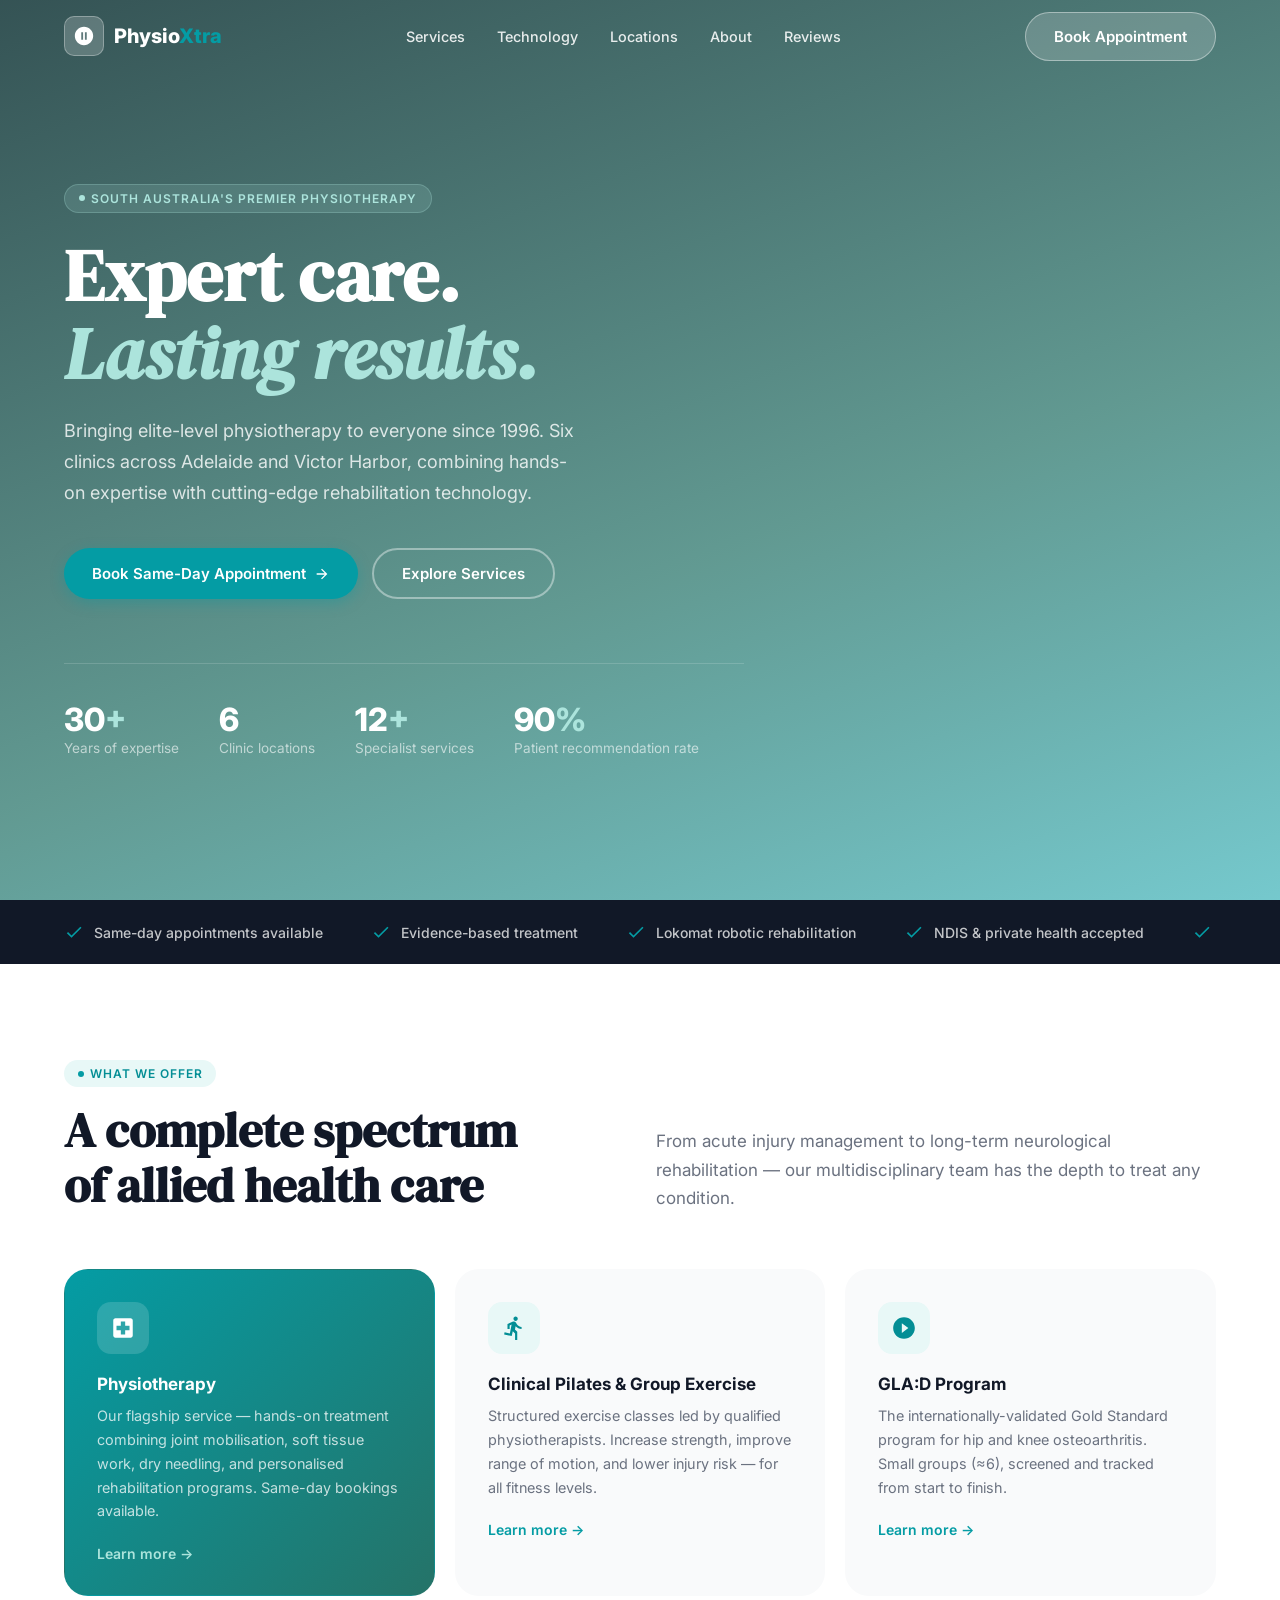
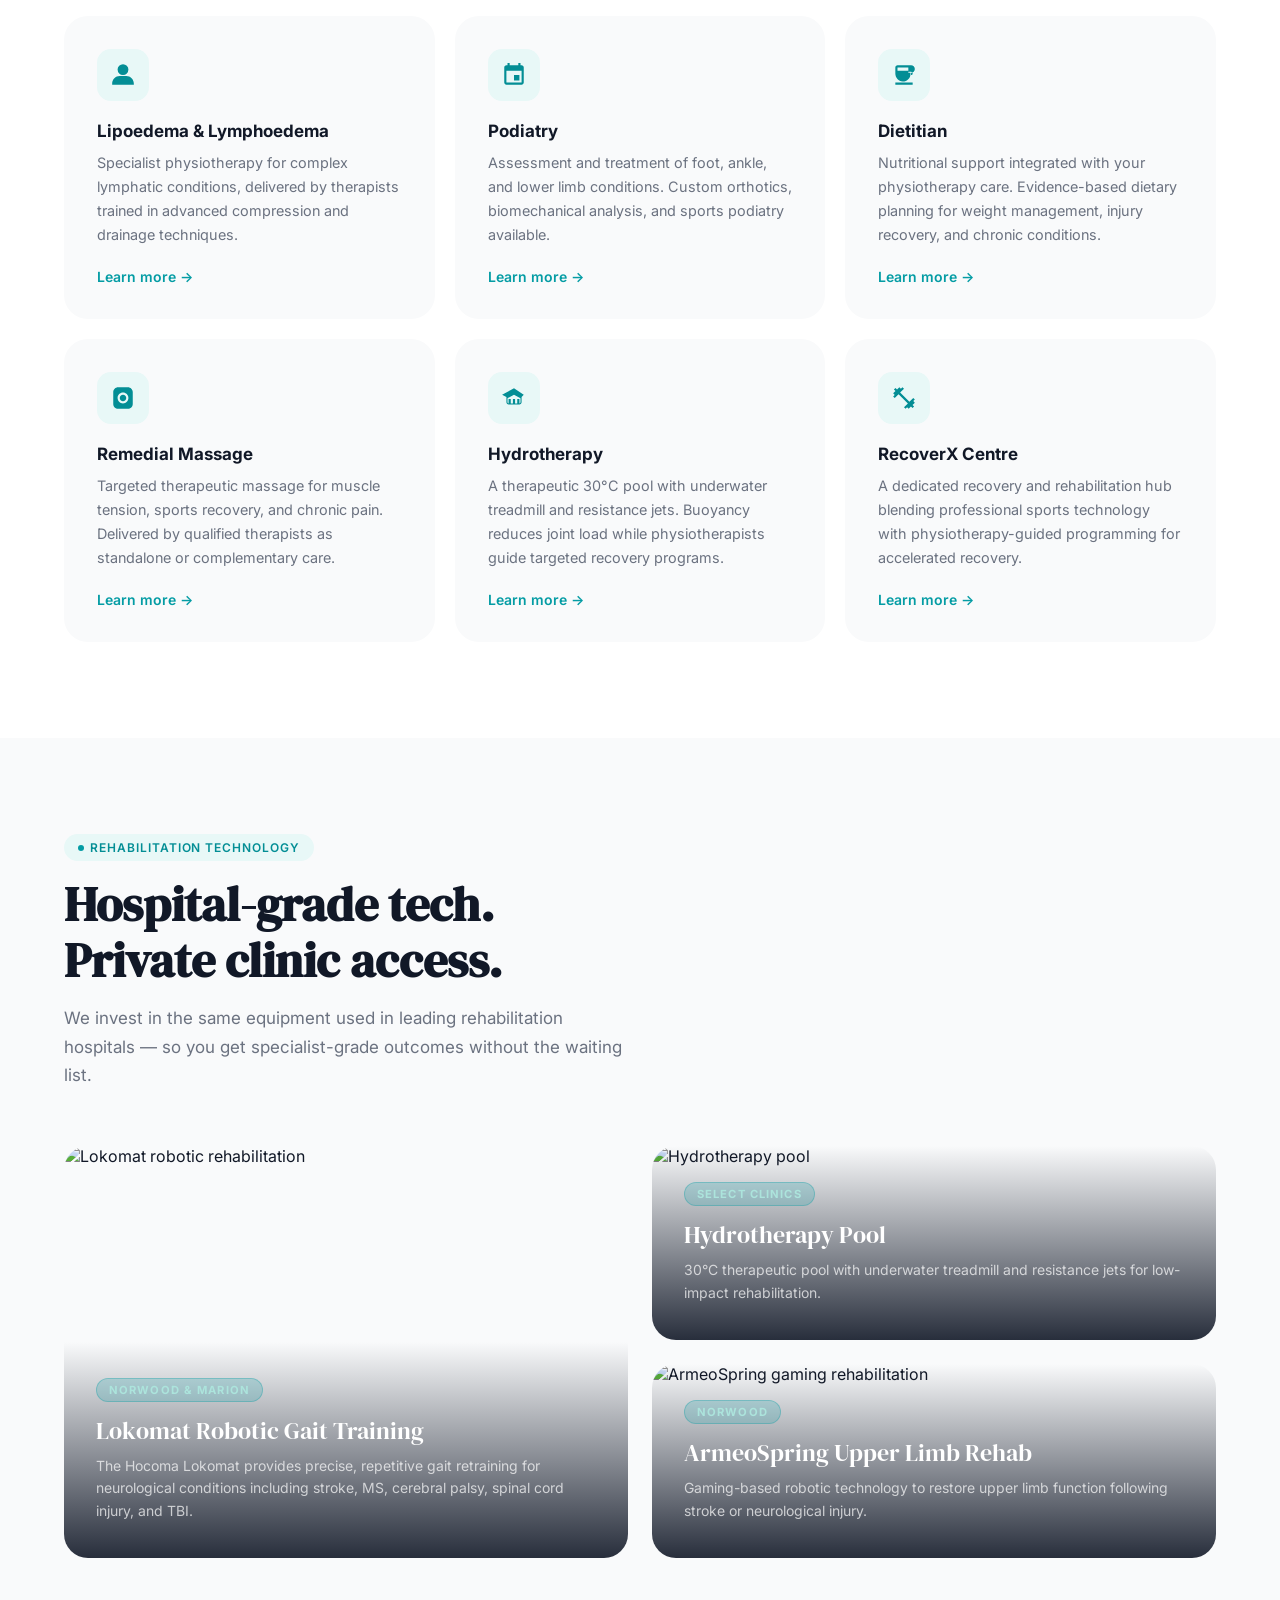
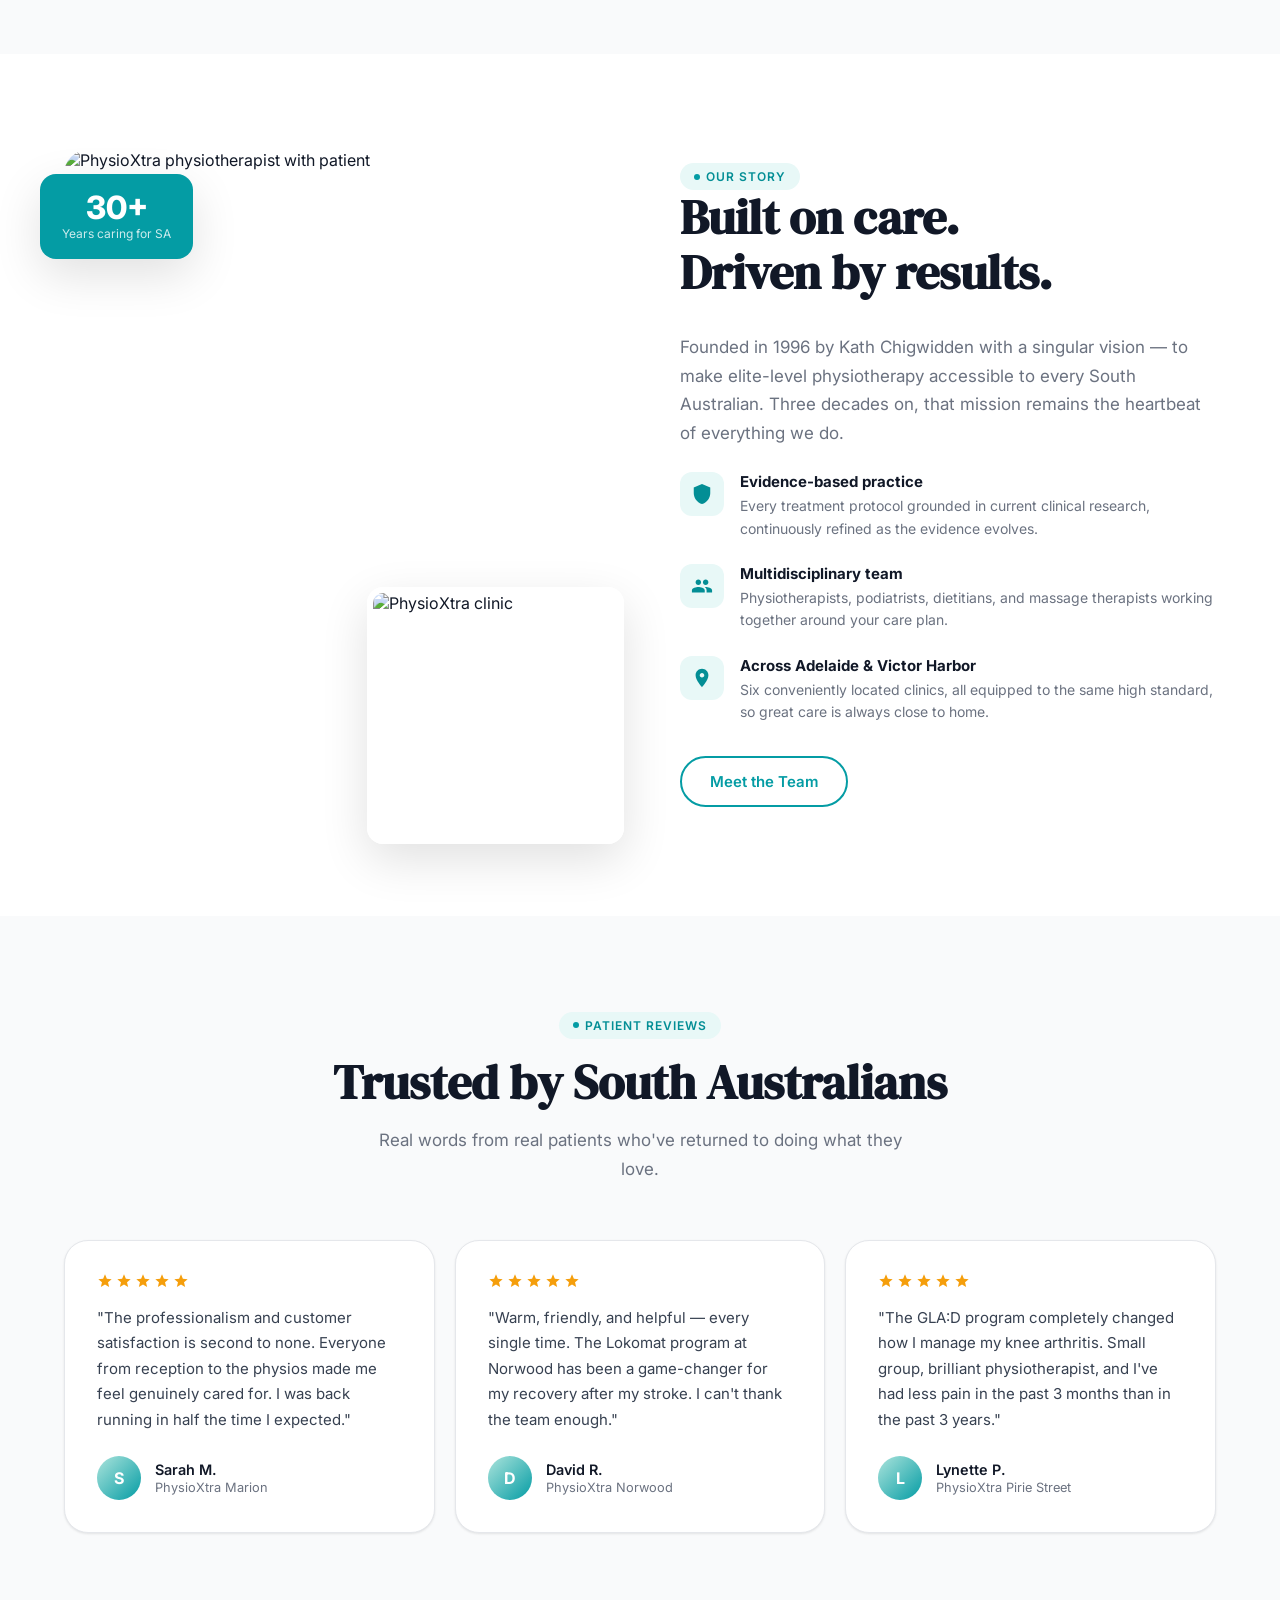
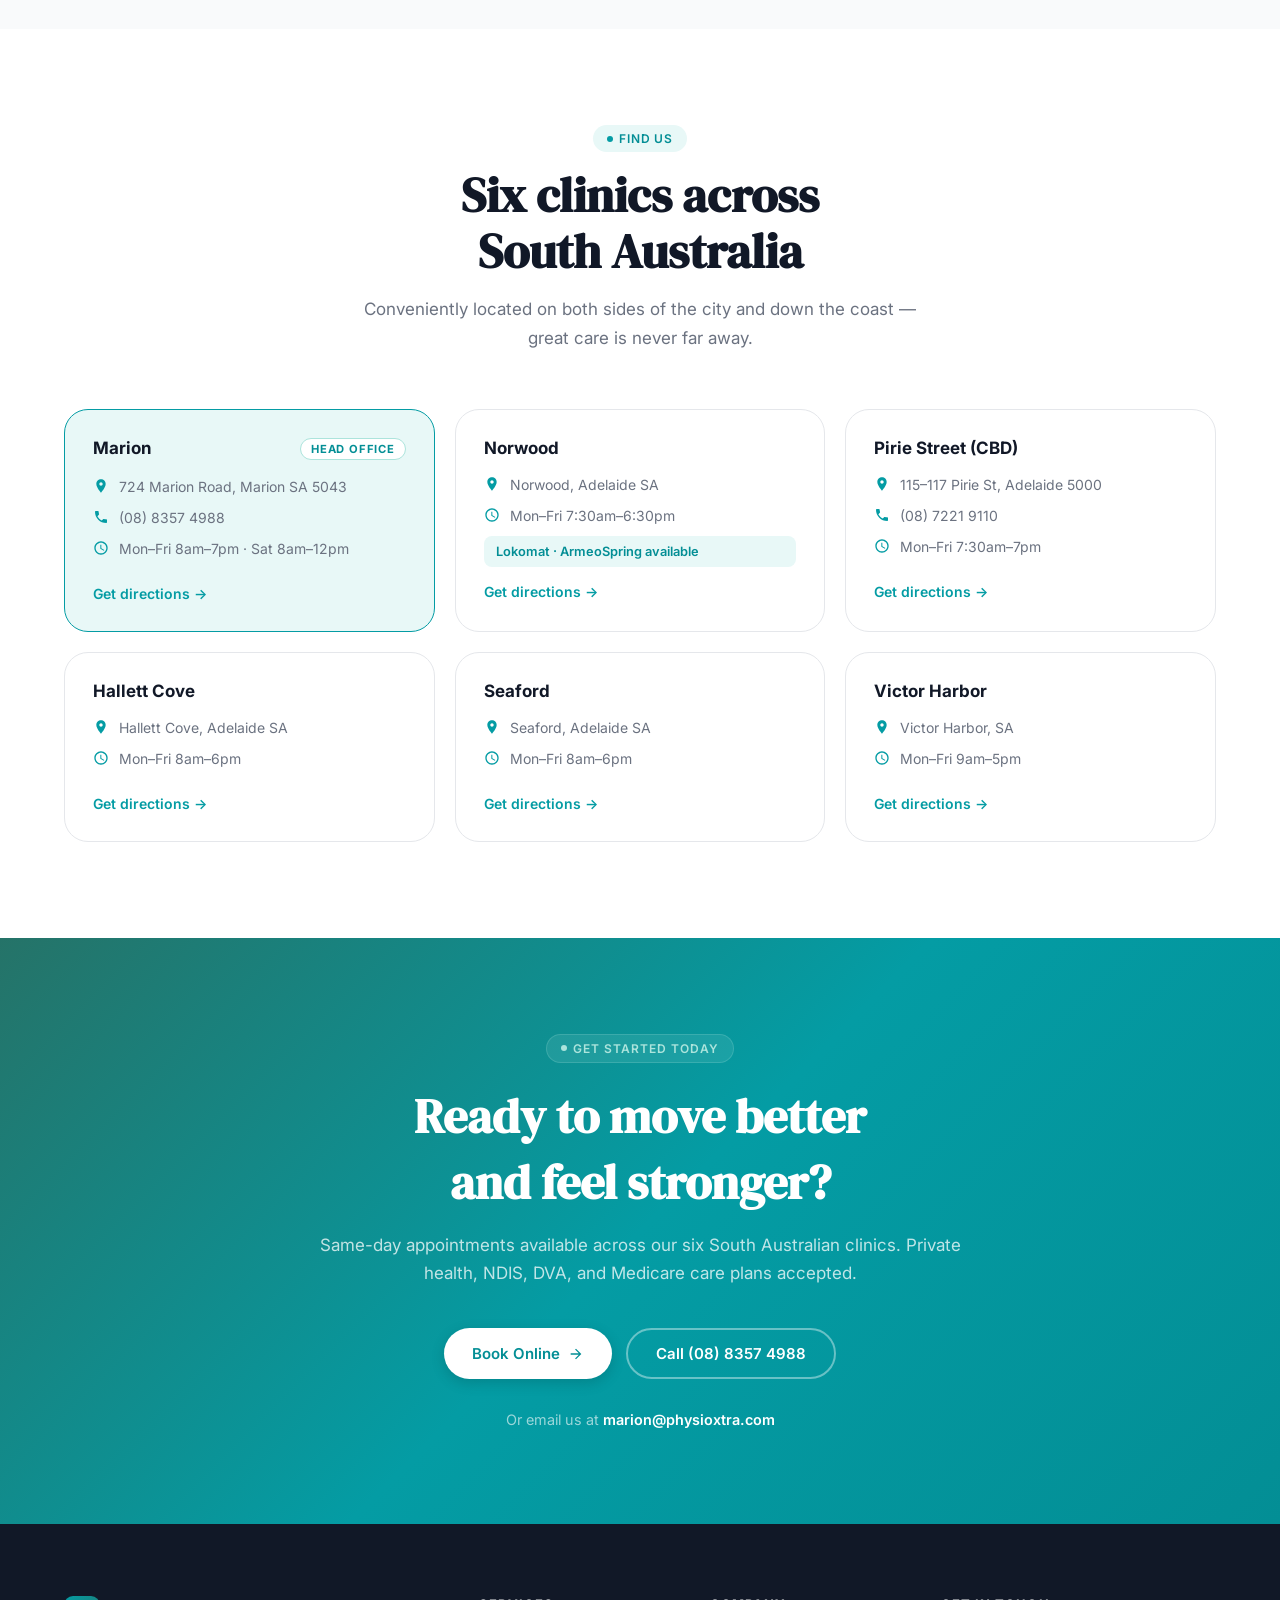
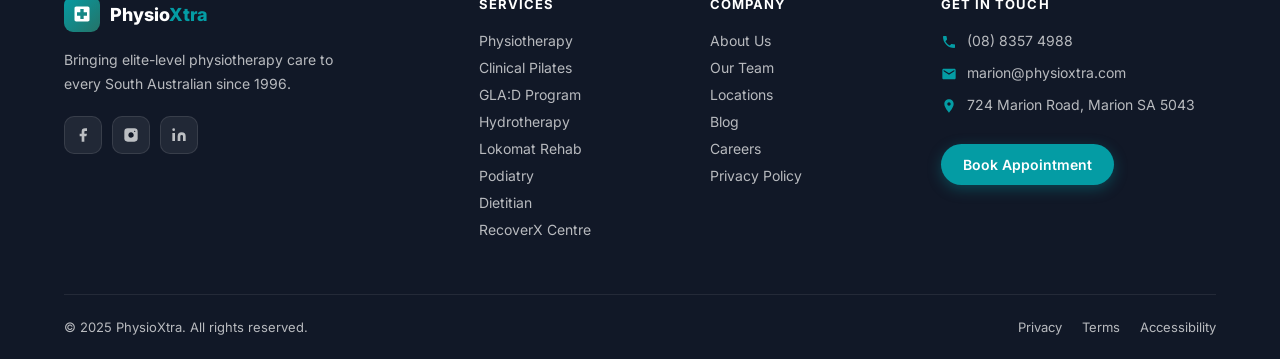
==== index.html @ 7640a11e "Add contemporary homepage prototype Self-contained HTML/CSS/JS prototype for physioxtra.com redesign" ====
<!DOCTYPE html>
<html lang="en">
<head>
  <meta charset="UTF-8" />
  <meta name="viewport" content="width=device-width, initial-scale=1.0" />
  <title>PhysioXtra — South Australia's Premier Physiotherapy</title>
  <link rel="preconnect" href="https://fonts.googleapis.com" />
  <link rel="preconnect" href="https://fonts.gstatic.com" crossorigin />
  <link href="https://fonts.googleapis.com/css2?family=Inter:wght@300;400;500;600;700;800;900&family=DM+Serif+Display:ital@0;1&display=swap" rel="stylesheet" />
  <style>
    /* ─── Reset & base ──────────────────────────────────────────────────── */
    *, *::before, *::after { box-sizing: border-box; margin: 0; padding: 0; }
    :root {
      --teal:        #049ca4;
      --teal-dark:   #038e95;
      --teal-deeper: #257368;
      --teal-light:  #ace4dc;
      --teal-pale:   #e8f8f7;
      --ink:         #111827;
      --ink-soft:    #374151;
      --muted:       #6b7280;
      --border:      #e5e7eb;
      --white:       #ffffff;
      --off-white:   #f9fafb;
      --radius-sm:   8px;
      --radius:      16px;
      --radius-lg:   24px;
      --shadow-sm:   0 1px 3px rgba(0,0,0,.06), 0 1px 2px rgba(0,0,0,.04);
      --shadow:      0 4px 16px rgba(0,0,0,.08);
      --shadow-lg:   0 16px 48px rgba(0,0,0,.12);
      --transition:  .25s cubic-bezier(.4,0,.2,1);
    }
    html { scroll-behavior: smooth; font-size: 16px; }
    body {
      font-family: 'Inter', sans-serif;
      color: var(--ink);
      background: var(--white);
      -webkit-font-smoothing: antialiased;
      overflow-x: hidden;
    }
    img { display: block; max-width: 100%; }
    a { text-decoration: none; color: inherit; }
    button { font-family: inherit; cursor: pointer; border: none; background: none; }

    /* ─── Utility ───────────────────────────────────────────────────────── */
    .container { width: 100%; max-width: 1200px; margin: 0 auto; padding: 0 24px; }
    .tag {
      display: inline-flex; align-items: center; gap: 6px;
      font-size: .75rem; font-weight: 600; letter-spacing: .08em; text-transform: uppercase;
      color: var(--teal-dark); background: var(--teal-pale);
      padding: 6px 14px; border-radius: 999px;
    }
    .tag::before { content: ''; width: 6px; height: 6px; border-radius: 50%; background: var(--teal); }
    .section-heading {
      font-family: 'DM Serif Display', serif;
      font-size: clamp(2rem, 4vw, 3rem);
      line-height: 1.15;
      color: var(--ink);
    }
    .section-sub {
      font-size: 1.0625rem; color: var(--muted); line-height: 1.7; max-width: 560px;
    }
    .btn {
      display: inline-flex; align-items: center; gap: 8px;
      font-size: .9375rem; font-weight: 600;
      padding: 14px 28px; border-radius: 999px;
      transition: all var(--transition);
    }
    .btn-primary {
      background: var(--teal); color: var(--white);
      box-shadow: 0 4px 14px rgba(4,156,164,.35);
    }
    .btn-primary:hover { background: var(--teal-dark); transform: translateY(-1px); box-shadow: 0 6px 20px rgba(4,156,164,.45); }
    .btn-outline {
      border: 2px solid rgba(255,255,255,.4); color: var(--white);
    }
    .btn-outline:hover { background: rgba(255,255,255,.12); border-color: rgba(255,255,255,.7); }
    .btn-outline-dark {
      border: 2px solid var(--teal); color: var(--teal);
    }
    .btn-outline-dark:hover { background: var(--teal-pale); }

    /* ─── Nav ───────────────────────────────────────────────────────────── */
    #nav {
      position: fixed; top: 0; left: 0; right: 0; z-index: 100;
      transition: background var(--transition), box-shadow var(--transition);
    }
    #nav.scrolled {
      background: rgba(255,255,255,.92);
      backdrop-filter: blur(16px) saturate(180%);
      box-shadow: 0 1px 0 var(--border);
    }
    .nav-inner {
      display: flex; align-items: center; justify-content: space-between;
      height: 72px; gap: 24px;
    }
    .nav-logo {
      display: flex; align-items: center; gap: 10px; flex-shrink: 0;
    }
    .nav-logo-mark {
      width: 40px; height: 40px; border-radius: 10px;
      background: linear-gradient(135deg, var(--teal) 0%, var(--teal-deeper) 100%);
      display: flex; align-items: center; justify-content: center;
    }
    .nav-logo-mark svg { width: 22px; height: 22px; fill: white; }
    .nav-logo-text { font-weight: 800; font-size: 1.25rem; color: var(--ink); }
    .nav-logo-text span { color: var(--teal); }
    #nav.scrolled .nav-logo-text { color: var(--ink); }
    #nav:not(.scrolled) .nav-logo-text { color: var(--white); }
    #nav:not(.scrolled) .nav-logo-mark { background: rgba(255,255,255,.2); border: 1.5px solid rgba(255,255,255,.3); }
    .nav-links { display: flex; align-items: center; gap: 4px; }
    .nav-links a {
      font-size: .9rem; font-weight: 500;
      padding: 8px 14px; border-radius: 8px;
      transition: all var(--transition);
    }
    #nav:not(.scrolled) .nav-links a { color: rgba(255,255,255,.88); }
    #nav:not(.scrolled) .nav-links a:hover { color: white; background: rgba(255,255,255,.12); }
    #nav.scrolled .nav-links a { color: var(--ink-soft); }
    #nav.scrolled .nav-links a:hover { color: var(--teal); background: var(--teal-pale); }
    .nav-cta { flex-shrink: 0; }
    #nav:not(.scrolled) .nav-cta .btn-primary { background: rgba(255,255,255,.18); box-shadow: none; border: 1.5px solid rgba(255,255,255,.4); }
    #nav:not(.scrolled) .nav-cta .btn-primary:hover { background: rgba(255,255,255,.28); }
    .nav-hamburger { display: none; flex-direction: column; gap: 5px; padding: 8px; cursor: pointer; }
    .nav-hamburger span { width: 22px; height: 2px; background: currentColor; border-radius: 2px; transition: var(--transition); }

    /* ─── Hero ──────────────────────────────────────────────────────────── */
    #hero {
      min-height: 100svh;
      background:
        linear-gradient(160deg, rgba(2,40,42,.80) 0%, rgba(37,115,104,.72) 60%, rgba(4,156,164,.55) 100%),
        url('https://images.unsplash.com/photo-1571019613454-1cb2f99b2d8b?w=1600&q=80&auto=format&fit=crop') center/cover no-repeat;
      display: flex; flex-direction: column; justify-content: center;
      padding: 120px 0 80px;
    }
    .hero-content { max-width: 680px; }
    .hero-tag { margin-bottom: 24px; }
    .hero-tag .tag { color: var(--teal-light); background: rgba(172,228,220,.15); border: 1px solid rgba(172,228,220,.25); }
    .hero-tag .tag::before { background: var(--teal-light); }
    .hero-headline {
      font-family: 'DM Serif Display', serif;
      font-size: clamp(2.75rem, 6vw, 4.5rem);
      line-height: 1.08; color: var(--white); margin-bottom: 24px;
    }
    .hero-headline em { font-style: italic; color: var(--teal-light); }
    .hero-sub {
      font-size: 1.125rem; color: rgba(255,255,255,.8);
      line-height: 1.7; max-width: 520px; margin-bottom: 40px;
    }
    .hero-actions { display: flex; flex-wrap: wrap; gap: 14px; margin-bottom: 64px; }
    .hero-stats {
      display: flex; gap: 40px; flex-wrap: wrap;
      border-top: 1px solid rgba(255,255,255,.15);
      padding-top: 40px;
    }
    .hero-stat-num {
      font-size: 2rem; font-weight: 800; color: var(--white); line-height: 1;
    }
    .hero-stat-num span { color: var(--teal-light); }
    .hero-stat-label { font-size: .85rem; color: rgba(255,255,255,.6); margin-top: 4px; }

    /* ─── Trust bar ─────────────────────────────────────────────────────── */
    #trust {
      background: var(--ink); padding: 22px 0;
    }
    .trust-inner {
      display: flex; align-items: center; gap: 48px; overflow-x: auto;
      scrollbar-width: none;
    }
    .trust-inner::-webkit-scrollbar { display: none; }
    .trust-item {
      display: flex; align-items: center; gap: 10px;
      white-space: nowrap; flex-shrink: 0;
    }
    .trust-item svg { width: 20px; height: 20px; fill: var(--teal); flex-shrink: 0; }
    .trust-item span { font-size: .875rem; font-weight: 500; color: rgba(255,255,255,.75); }

    /* ─── Services ──────────────────────────────────────────────────────── */
    #services { padding: 96px 0; background: var(--white); }
    .services-header {
      display: flex; flex-wrap: wrap; gap: 32px;
      align-items: flex-end; justify-content: space-between;
      margin-bottom: 56px;
    }
    .services-grid {
      display: grid;
      grid-template-columns: repeat(auto-fill, minmax(280px, 1fr));
      gap: 20px;
    }
    .service-card {
      background: var(--off-white); border-radius: var(--radius-lg);
      padding: 32px; border: 1.5px solid transparent;
      transition: all var(--transition); position: relative; overflow: hidden;
    }
    .service-card::before {
      content: ''; position: absolute; inset: 0; opacity: 0;
      background: linear-gradient(135deg, var(--teal-pale), transparent);
      transition: opacity var(--transition);
    }
    .service-card:hover { border-color: var(--teal-light); box-shadow: var(--shadow); transform: translateY(-2px); }
    .service-card:hover::before { opacity: 1; }
    .service-card.featured {
      background: linear-gradient(135deg, var(--teal) 0%, var(--teal-deeper) 100%);
      color: white; border-color: transparent;
    }
    .service-card.featured .service-icon { background: rgba(255,255,255,.15); }
    .service-card.featured .service-name { color: white; }
    .service-card.featured .service-desc { color: rgba(255,255,255,.75); }
    .service-card.featured .service-link { color: var(--teal-light); }
    .service-icon {
      width: 52px; height: 52px; border-radius: 14px;
      background: var(--teal-pale); display: flex; align-items: center; justify-content: center;
      margin-bottom: 20px; position: relative; z-index: 1;
    }
    .service-icon svg { width: 26px; height: 26px; fill: var(--teal-dark); }
    .service-card.featured .service-icon svg { fill: white; }
    .service-name { font-size: 1.0625rem; font-weight: 700; margin-bottom: 10px; position: relative; z-index: 1; }
    .service-desc { font-size: .9rem; color: var(--muted); line-height: 1.65; margin-bottom: 20px; position: relative; z-index: 1; }
    .service-link {
      font-size: .875rem; font-weight: 600; color: var(--teal);
      display: inline-flex; align-items: center; gap: 6px;
      position: relative; z-index: 1; transition: gap var(--transition);
    }
    .service-link:hover { gap: 10px; }

    /* ─── Technology spotlight ──────────────────────────────────────────── */
    #technology {
      background: var(--off-white); padding: 96px 0;
    }
    .tech-grid {
      display: grid; grid-template-columns: 1fr 1fr; gap: 24px; margin-top: 56px;
    }
    .tech-card {
      border-radius: var(--radius-lg); overflow: hidden;
      position: relative; min-height: 380px;
      display: flex; align-items: flex-end;
    }
    .tech-card img {
      position: absolute; inset: 0; width: 100%; height: 100%;
      object-fit: cover; transition: transform .6s ease;
    }
    .tech-card:hover img { transform: scale(1.04); }
    .tech-card-overlay {
      position: relative; z-index: 2; width: 100%;
      background: linear-gradient(0deg, rgba(17,24,39,.9) 0%, transparent 100%);
      padding: 36px 32px;
    }
    .tech-badge {
      display: inline-block; font-size: .7rem; font-weight: 700;
      letter-spacing: .1em; text-transform: uppercase;
      color: var(--teal-light); background: rgba(4,156,164,.2);
      border: 1px solid rgba(4,156,164,.3);
      padding: 4px 12px; border-radius: 999px; margin-bottom: 12px;
    }
    .tech-card-title { font-family: 'DM Serif Display', serif; font-size: 1.5rem; color: white; margin-bottom: 8px; }
    .tech-card-desc { font-size: .875rem; color: rgba(255,255,255,.7); line-height: 1.6; }

    /* ─── Locations ─────────────────────────────────────────────────────── */
    #locations { padding: 96px 0; background: var(--white); }
    .locations-header { text-align: center; margin-bottom: 56px; }
    .locations-header .section-sub { margin: 16px auto 0; }
    .locations-grid {
      display: grid; grid-template-columns: repeat(auto-fill, minmax(300px, 1fr));
      gap: 20px;
    }
    .location-card {
      border: 1.5px solid var(--border); border-radius: var(--radius-lg);
      padding: 28px; transition: all var(--transition);
    }
    .location-card:hover { border-color: var(--teal-light); box-shadow: var(--shadow); }
    .location-card.hq { border-color: var(--teal); background: var(--teal-pale); }
    .location-header { display: flex; align-items: flex-start; justify-content: space-between; gap: 12px; margin-bottom: 16px; }
    .location-name { font-size: 1.0625rem; font-weight: 700; }
    .location-hq-badge {
      font-size: .7rem; font-weight: 700; letter-spacing: .07em; text-transform: uppercase;
      color: var(--teal-dark); background: white; border: 1px solid var(--teal-light);
      padding: 3px 10px; border-radius: 999px; white-space: nowrap;
    }
    .location-detail {
      display: flex; align-items: flex-start; gap: 10px;
      font-size: .875rem; color: var(--muted); margin-bottom: 10px; line-height: 1.5;
    }
    .location-detail svg { width: 16px; height: 16px; fill: var(--teal); flex-shrink: 0; margin-top: 2px; }
    .location-link {
      display: inline-flex; align-items: center; gap: 6px; margin-top: 16px;
      font-size: .875rem; font-weight: 600; color: var(--teal);
      transition: gap var(--transition);
    }
    .location-link:hover { gap: 10px; }

    /* ─── CTA band ──────────────────────────────────────────────────────── */
    #cta {
      background: linear-gradient(135deg, var(--teal-deeper) 0%, var(--teal) 50%, var(--teal-dark) 100%);
      padding: 96px 0; text-align: center;
    }
    .cta-inner { max-width: 660px; margin: 0 auto; }
    .cta-inner .tag { color: var(--teal-light); background: rgba(172,228,220,.12); border: 1px solid rgba(172,228,220,.2); }
    .cta-inner .tag::before { background: var(--teal-light); }
    .cta-heading { font-family: 'DM Serif Display', serif; font-size: clamp(2rem, 4vw, 3rem); color: white; margin: 20px 0 16px; }
    .cta-sub { color: rgba(255,255,255,.75); font-size: 1.0625rem; line-height: 1.7; margin-bottom: 40px; }
    .cta-actions { display: flex; flex-wrap: wrap; gap: 14px; justify-content: center; }
    .btn-white { background: white; color: var(--teal-dark); box-shadow: 0 4px 14px rgba(0,0,0,.15); }
    .btn-white:hover { transform: translateY(-1px); box-shadow: 0 8px 24px rgba(0,0,0,.2); }
    .cta-phone { margin-top: 32px; color: rgba(255,255,255,.6); font-size: .9rem; }
    .cta-phone a { color: white; font-weight: 600; }

    /* ─── Testimonials ──────────────────────────────────────────────────── */
    #testimonials { padding: 96px 0; background: var(--off-white); }
    .testimonials-header { text-align: center; margin-bottom: 56px; }
    .testimonials-header .section-sub { margin: 16px auto 0; }
    .testimonials-grid { display: grid; grid-template-columns: repeat(auto-fill, minmax(300px, 1fr)); gap: 20px; }
    .testimonial-card {
      background: white; border-radius: var(--radius-lg); padding: 32px;
      box-shadow: var(--shadow-sm); border: 1.5px solid var(--border);
      transition: all var(--transition);
    }
    .testimonial-card:hover { box-shadow: var(--shadow); border-color: var(--teal-light); }
    .stars { display: flex; gap: 3px; margin-bottom: 16px; }
    .star { width: 16px; height: 16px; fill: #f59e0b; }
    .testimonial-text { font-size: .9375rem; line-height: 1.7; color: var(--ink-soft); margin-bottom: 24px; }
    .testimonial-author { display: flex; align-items: center; gap: 14px; }
    .testimonial-avatar {
      width: 44px; height: 44px; border-radius: 50%;
      background: linear-gradient(135deg, var(--teal-light), var(--teal));
      display: flex; align-items: center; justify-content: center;
      font-size: 1rem; font-weight: 700; color: white; flex-shrink: 0;
    }
    .testimonial-name { font-size: .9rem; font-weight: 600; }
    .testimonial-clinic { font-size: .8rem; color: var(--muted); margin-top: 2px; }

    /* ─── About strip ───────────────────────────────────────────────────── */
    #about { padding: 96px 0; background: var(--white); }
    .about-grid { display: grid; grid-template-columns: 1fr 1fr; gap: 80px; align-items: center; }
    .about-image-stack { position: relative; }
    .about-img-main {
      width: 100%; aspect-ratio: 4/5; object-fit: cover;
      border-radius: var(--radius-lg);
    }
    .about-img-accent {
      position: absolute; bottom: -24px; right: -24px;
      width: 48%; aspect-ratio: 1;
      object-fit: cover; border-radius: var(--radius);
      border: 6px solid white; box-shadow: var(--shadow-lg);
    }
    .about-badge {
      position: absolute; top: 24px; left: -24px;
      background: var(--teal); border-radius: var(--radius);
      padding: 18px 22px; box-shadow: var(--shadow-lg); color: white; text-align: center;
    }
    .about-badge-num { font-size: 2rem; font-weight: 800; line-height: 1; }
    .about-badge-text { font-size: .75rem; opacity: .8; margin-top: 2px; }
    .about-content { display: flex; flex-direction: column; gap: 24px; }
    .about-content .section-heading { margin-bottom: 8px; }
    .about-feature { display: flex; align-items: flex-start; gap: 16px; }
    .about-feature-icon {
      width: 44px; height: 44px; border-radius: 12px; flex-shrink: 0;
      background: var(--teal-pale); display: flex; align-items: center; justify-content: center;
    }
    .about-feature-icon svg { width: 22px; height: 22px; fill: var(--teal-dark); }
    .about-feature-title { font-size: .9375rem; font-weight: 700; margin-bottom: 4px; }
    .about-feature-desc { font-size: .875rem; color: var(--muted); line-height: 1.6; }

    /* ─── Footer ────────────────────────────────────────────────────────── */
    #footer { background: var(--ink); color: rgba(255,255,255,.7); }
    .footer-top { padding: 72px 0 56px; }
    .footer-grid { display: grid; grid-template-columns: 2fr 1fr 1fr 1.5fr; gap: 48px; }
    .footer-brand { display: flex; flex-direction: column; gap: 16px; }
    .footer-logo { display: flex; align-items: center; gap: 10px; }
    .footer-logo-mark {
      width: 36px; height: 36px; border-radius: 9px;
      background: linear-gradient(135deg, var(--teal) 0%, var(--teal-deeper) 100%);
      display: flex; align-items: center; justify-content: center;
    }
    .footer-logo-mark svg { width: 20px; height: 20px; fill: white; }
    .footer-logo-text { font-weight: 800; font-size: 1.125rem; color: white; }
    .footer-logo-text span { color: var(--teal); }
    .footer-tagline { font-size: .875rem; line-height: 1.7; max-width: 280px; }
    .footer-social { display: flex; gap: 10px; margin-top: 4px; }
    .social-btn {
      width: 38px; height: 38px; border-radius: 10px;
      background: rgba(255,255,255,.07); border: 1px solid rgba(255,255,255,.1);
      display: flex; align-items: center; justify-content: center;
      transition: all var(--transition);
    }
    .social-btn:hover { background: var(--teal); border-color: var(--teal); }
    .social-btn svg { width: 16px; height: 16px; fill: rgba(255,255,255,.7); }
    .social-btn:hover svg { fill: white; }
    .footer-col-title { font-size: .8125rem; font-weight: 700; letter-spacing: .08em; text-transform: uppercase; color: white; margin-bottom: 20px; }
    .footer-links { display: flex; flex-direction: column; gap: 10px; }
    .footer-links a { font-size: .875rem; transition: color var(--transition); }
    .footer-links a:hover { color: var(--teal-light); }
    .footer-contact-item { display: flex; align-items: flex-start; gap: 10px; margin-bottom: 14px; font-size: .875rem; }
    .footer-contact-item svg { width: 16px; height: 16px; fill: var(--teal); flex-shrink: 0; margin-top: 2px; }
    .footer-bottom {
      border-top: 1px solid rgba(255,255,255,.08);
      padding: 24px 0;
      display: flex; align-items: center; justify-content: space-between;
      flex-wrap: wrap; gap: 12px; font-size: .8125rem;
    }
    .footer-bottom a:hover { color: var(--teal-light); }

    /* ─── Responsive ────────────────────────────────────────────────────── */
    @media (max-width: 900px) {
      .tech-grid { grid-template-columns: 1fr; }
      .about-grid { grid-template-columns: 1fr; gap: 48px; }
      .about-img-accent { right: -12px; bottom: -12px; }
      .about-badge { left: -12px; }
      .footer-grid { grid-template-columns: 1fr 1fr; gap: 36px; }
    }
    @media (max-width: 700px) {
      .nav-links, .nav-cta { display: none; }
      .nav-hamburger { display: flex; }
      #nav:not(.scrolled) .nav-hamburger span { background: white; }
      #nav.scrolled .nav-hamburger span { background: var(--ink); }
      .hero-stats { gap: 24px; }
      .services-header { flex-direction: column; align-items: flex-start; }
      .footer-grid { grid-template-columns: 1fr; }
      .footer-bottom { flex-direction: column; text-align: center; }
    }

    /* ─── Scroll animations ─────────────────────────────────────────────── */
    .fade-up {
      opacity: 0; transform: translateY(24px);
      transition: opacity .6s ease, transform .6s ease;
    }
    .fade-up.visible { opacity: 1; transform: translateY(0); }
    .fade-up-delay-1 { transition-delay: .1s; }
    .fade-up-delay-2 { transition-delay: .2s; }
    .fade-up-delay-3 { transition-delay: .3s; }
    .fade-up-delay-4 { transition-delay: .4s; }
    .fade-up-delay-5 { transition-delay: .5s; }
  </style>
</head>
<body>

  <!-- ══════════════════════════════ NAV ════════════════════════════════ -->
  <nav id="nav">
    <div class="container">
      <div class="nav-inner">
        <a href="#" class="nav-logo">
          <div class="nav-logo-mark">
            <svg viewBox="0 0 24 24"><path d="M12 2C6.48 2 2 6.48 2 12s4.48 10 10 10 10-4.48 10-10S17.52 2 12 2zm-1 14H9V8h2v8zm4 0h-2V8h2v8z"/></svg>
          </div>
          <span class="nav-logo-text">Physio<span>Xtra</span></span>
        </a>
        <div class="nav-links">
          <a href="#services">Services</a>
          <a href="#technology">Technology</a>
          <a href="#locations">Locations</a>
          <a href="#about">About</a>
          <a href="#testimonials">Reviews</a>
        </div>
        <div class="nav-cta">
          <a href="#cta" class="btn btn-primary">Book Appointment</a>
        </div>
        <div class="nav-hamburger" onclick="toggleMenu(this)">
          <span></span><span></span><span></span>
        </div>
      </div>
    </div>
  </nav>

  <!-- ══════════════════════════════ HERO ═══════════════════════════════ -->
  <section id="hero">
    <div class="container">
      <div class="hero-content">
        <div class="hero-tag">
          <span class="tag">South Australia's Premier Physiotherapy</span>
        </div>
        <h1 class="hero-headline">
          Expert care.<br/>
          <em>Lasting results.</em>
        </h1>
        <p class="hero-sub">
          Bringing elite-level physiotherapy to everyone since 1996. Six clinics across Adelaide
          and Victor Harbor, combining hands-on expertise with cutting-edge rehabilitation technology.
        </p>
        <div class="hero-actions">
          <a href="#cta" class="btn btn-primary">
            Book Same-Day Appointment
            <svg width="16" height="16" viewBox="0 0 24 24" fill="currentColor"><path d="M12 4l-1.41 1.41L16.17 11H4v2h12.17l-5.58 5.59L12 20l8-8z"/></svg>
          </a>
          <a href="#services" class="btn btn-outline">Explore Services</a>
        </div>
        <div class="hero-stats">
          <div>
            <div class="hero-stat-num">30<span>+</span></div>
            <div class="hero-stat-label">Years of expertise</div>
          </div>
          <div>
            <div class="hero-stat-num">6<span></span></div>
            <div class="hero-stat-label">Clinic locations</div>
          </div>
          <div>
            <div class="hero-stat-num">12<span>+</span></div>
            <div class="hero-stat-label">Specialist services</div>
          </div>
          <div>
            <div class="hero-stat-num">90<span>%</span></div>
            <div class="hero-stat-label">Patient recommendation rate</div>
          </div>
        </div>
      </div>
    </div>
  </section>

  <!-- ══════════════════════════════ TRUST BAR ══════════════════════════ -->
  <div id="trust">
    <div class="container">
      <div class="trust-inner">
        <div class="trust-item">
          <svg viewBox="0 0 24 24"><path d="M9 16.17L4.83 12l-1.42 1.41L9 19 21 7l-1.41-1.41L9 16.17z"/></svg>
          <span>Same-day appointments available</span>
        </div>
        <div class="trust-item">
          <svg viewBox="0 0 24 24"><path d="M9 16.17L4.83 12l-1.42 1.41L9 19 21 7l-1.41-1.41L9 16.17z"/></svg>
          <span>Evidence-based treatment</span>
        </div>
        <div class="trust-item">
          <svg viewBox="0 0 24 24"><path d="M9 16.17L4.83 12l-1.42 1.41L9 19 21 7l-1.41-1.41L9 16.17z"/></svg>
          <span>Lokomat robotic rehabilitation</span>
        </div>
        <div class="trust-item">
          <svg viewBox="0 0 24 24"><path d="M9 16.17L4.83 12l-1.42 1.41L9 19 21 7l-1.41-1.41L9 16.17z"/></svg>
          <span>NDIS &amp; private health accepted</span>
        </div>
        <div class="trust-item">
          <svg viewBox="0 0 24 24"><path d="M9 16.17L4.83 12l-1.42 1.41L9 19 21 7l-1.41-1.41L9 16.17z"/></svg>
          <span>30-minute focused appointments</span>
        </div>
        <div class="trust-item">
          <svg viewBox="0 0 24 24"><path d="M9 16.17L4.83 12l-1.42 1.41L9 19 21 7l-1.41-1.41L9 16.17z"/></svg>
          <span>Founded 1996 · 30 years trusted</span>
        </div>
      </div>
    </div>
  </div>

  <!-- ══════════════════════════════ SERVICES ═══════════════════════════ -->
  <section id="services">
    <div class="container">
      <div class="services-header">
        <div>
          <span class="tag">What We Offer</span>
          <h2 class="section-heading" style="margin-top:16px">A complete spectrum<br/>of allied health care</h2>
        </div>
        <p class="section-sub">
          From acute injury management to long-term neurological rehabilitation —
          our multidisciplinary team has the depth to treat any condition.
        </p>
      </div>
      <div class="services-grid">

        <div class="service-card featured fade-up">
          <div class="service-icon">
            <svg viewBox="0 0 24 24"><path d="M19 3H5c-1.1 0-1.99.9-1.99 2L3 19c0 1.1.9 2 2 2h14c1.1 0 2-.9 2-2V5c0-1.1-.9-2-2-2zm-1 11h-4v4h-4v-4H6v-4h4V6h4v4h4v4z"/></svg>
          </div>
          <div class="service-name">Physiotherapy</div>
          <div class="service-desc">Our flagship service — hands-on treatment combining joint mobilisation, soft tissue work, dry needling, and personalised rehabilitation programs. Same-day bookings available.</div>
          <a href="#" class="service-link">Learn more →</a>
        </div>

        <div class="service-card fade-up fade-up-delay-1">
          <div class="service-icon">
            <svg viewBox="0 0 24 24"><path d="M13.49 5.48c1.1 0 2-.9 2-2s-.9-2-2-2-2 .9-2 2 .9 2 2 2zm-3.6 13.9l1-4.4 2.1 2v6h2v-7.5l-2.1-2 .6-3c1.3 1.5 3.3 2.5 5.5 2.5v-2c-1.9 0-3.5-1-4.3-2.4l-1-1.6c-.4-.6-1-1-1.7-1-.3 0-.5.1-.8.1l-5.2 2.2v4.7h2v-3.4l1.8-.7-1.6 8.1-4.9-1-.4 2 7 1.4z"/></svg>
          </div>
          <div class="service-name">Clinical Pilates &amp; Group Exercise</div>
          <div class="service-desc">Structured exercise classes led by qualified physiotherapists. Increase strength, improve range of motion, and lower injury risk — for all fitness levels.</div>
          <a href="#" class="service-link">Learn more →</a>
        </div>

        <div class="service-card fade-up fade-up-delay-2">
          <div class="service-icon">
            <svg viewBox="0 0 24 24"><path d="M12 2C6.48 2 2 6.48 2 12s4.48 10 10 10 10-4.48 10-10S17.52 2 12 2zm-2 14.5v-9l6 4.5-6 4.5z"/></svg>
          </div>
          <div class="service-name">GLA:D Program</div>
          <div class="service-desc">The internationally-validated Gold Standard program for hip and knee osteoarthritis. Small groups (≈6), screened and tracked from start to finish.</div>
          <a href="#" class="service-link">Learn more →</a>
        </div>

        <div class="service-card fade-up fade-up-delay-3">
          <div class="service-icon">
            <svg viewBox="0 0 24 24"><path d="M12 2a5 5 0 1 0 0 10A5 5 0 0 0 12 2zM2 20c0-3.87 3.13-7 7-7h6c3.87 0 7 3.13 7 7v1H2v-1z"/></svg>
          </div>
          <div class="service-name">Lipoedema &amp; Lymphoedema</div>
          <div class="service-desc">Specialist physiotherapy for complex lymphatic conditions, delivered by therapists trained in advanced compression and drainage techniques.</div>
          <a href="#" class="service-link">Learn more →</a>
        </div>

        <div class="service-card fade-up fade-up-delay-1">
          <div class="service-icon">
            <svg viewBox="0 0 24 24"><path d="M17 12h-5v5h5v-5zM16 1v2H8V1H6v2H5c-1.11 0-1.99.9-1.99 2L3 19c0 1.1.89 2 2 2h14c1.1 0 2-.9 2-2V5c0-1.1-.9-2-2-2h-1V1h-2zm3 18H5V8h14v11z"/></svg>
          </div>
          <div class="service-name">Podiatry</div>
          <div class="service-desc">Assessment and treatment of foot, ankle, and lower limb conditions. Custom orthotics, biomechanical analysis, and sports podiatry available.</div>
          <a href="#" class="service-link">Learn more →</a>
        </div>

        <div class="service-card fade-up fade-up-delay-2">
          <div class="service-icon">
            <svg viewBox="0 0 24 24"><path d="M18.5 3H6c-1.1 0-2 .9-2 2v5.71c0 3.83 2.95 7.18 6.78 7.29 3.96.12 7.22-3.06 7.22-7v-1h.5c1.93 0 3.5-1.57 3.5-3.5S20.43 3 18.5 3zM16 5v3H6V5h10zm2.5 5H16V9h2.5c.83 0 1.5.67 1.5 1.5S19.33 12 18.5 12zM4 19h16v2H4z"/></svg>
          </div>
          <div class="service-name">Dietitian</div>
          <div class="service-desc">Nutritional support integrated with your physiotherapy care. Evidence-based dietary planning for weight management, injury recovery, and chronic conditions.</div>
          <a href="#" class="service-link">Learn more →</a>
        </div>

        <div class="service-card fade-up fade-up-delay-3">
          <div class="service-icon">
            <svg viewBox="0 0 24 24"><path d="M21 6.5C21 4.01 18.99 2 16.5 2h-9C5.01 2 3 4.01 3 6.5v11C3 19.99 5.01 22 7.5 22h9c2.49 0 4.5-2.01 4.5-4.5v-11zM12 17c-2.76 0-5-2.24-5-5s2.24-5 5-5 5 2.24 5 5-2.24 5-5 5zm0-8c-1.66 0-3 1.34-3 3s1.34 3 3 3 3-1.34 3-3-1.34-3-3-3z"/></svg>
          </div>
          <div class="service-name">Remedial Massage</div>
          <div class="service-desc">Targeted therapeutic massage for muscle tension, sports recovery, and chronic pain. Delivered by qualified therapists as standalone or complementary care.</div>
          <a href="#" class="service-link">Learn more →</a>
        </div>

        <div class="service-card fade-up fade-up-delay-4">
          <div class="service-icon">
            <svg viewBox="0 0 24 24"><path d="M12 3L1 9l4 2.18V16c0 1.1.9 2 2 2h10c1.1 0 2-.9 2-2v-4.82L21 9l-9-6zm7 13.99h-2V13h-2v3.99h-2V13h-2v3.99H9V13H7v3.99A1 1 0 0 1 6 16v-3.82l6-3.27 6 3.27V16a1 1 0 0 1-1 .99z"/></svg>
          </div>
          <div class="service-name">Hydrotherapy</div>
          <div class="service-desc">A therapeutic 30°C pool with underwater treadmill and resistance jets. Buoyancy reduces joint load while physiotherapists guide targeted recovery programs.</div>
          <a href="#" class="service-link">Learn more →</a>
        </div>

        <div class="service-card fade-up fade-up-delay-5">
          <div class="service-icon">
            <svg viewBox="0 0 24 24"><path d="M20.57 14.86L22 13.43 20.57 12 17 15.57 8.43 7 12 3.43 10.57 2 9.14 3.43 7.71 2 5.57 4.14 4.14 2.71 2.71 4.14l1.43 1.43L2 7.71l1.43 1.43L2 10.57 3.43 12 7 8.43 15.57 17 12 20.57 13.43 22l1.43-1.43L16.29 22l2.14-2.14 1.43 1.43 1.43-1.43-1.43-1.43L22 16.29l-1.43-1.43z"/></svg>
          </div>
          <div class="service-name">RecoverX Centre</div>
          <div class="service-desc">A dedicated recovery and rehabilitation hub blending professional sports technology with physiotherapy-guided programming for accelerated recovery.</div>
          <a href="#" class="service-link">Learn more →</a>
        </div>

      </div>
    </div>
  </section>

  <!-- ══════════════════════════════ TECHNOLOGY ═════════════════════════ -->
  <section id="technology">
    <div class="container">
      <div style="max-width:600px">
        <span class="tag">Rehabilitation Technology</span>
        <h2 class="section-heading fade-up" style="margin-top:16px">
          Hospital-grade tech.<br/>Private clinic access.
        </h2>
        <p class="section-sub fade-up fade-up-delay-1" style="margin-top:16px">
          We invest in the same equipment used in leading rehabilitation hospitals —
          so you get specialist-grade outcomes without the waiting list.
        </p>
      </div>
      <div class="tech-grid">
        <div class="tech-card fade-up fade-up-delay-1">
          <img src="https://images.unsplash.com/photo-1576091160550-2173dba999ef?w=800&q=80&auto=format&fit=crop" alt="Lokomat robotic rehabilitation" loading="lazy"/>
          <div class="tech-card-overlay">
            <div class="tech-badge">Norwood &amp; Marion</div>
            <div class="tech-card-title">Lokomat Robotic Gait Training</div>
            <div class="tech-card-desc">The Hocoma Lokomat provides precise, repetitive gait retraining for neurological conditions including stroke, MS, cerebral palsy, spinal cord injury, and TBI.</div>
          </div>
        </div>
        <div style="display:flex; flex-direction:column; gap:24px;">
          <div class="tech-card fade-up fade-up-delay-2" style="min-height:175px">
            <img src="https://images.unsplash.com/photo-1540497077202-7c8a3999166f?w=800&q=80&auto=format&fit=crop" alt="Hydrotherapy pool" loading="lazy"/>
            <div class="tech-card-overlay">
              <div class="tech-badge">Select Clinics</div>
              <div class="tech-card-title">Hydrotherapy Pool</div>
              <div class="tech-card-desc">30°C therapeutic pool with underwater treadmill and resistance jets for low-impact rehabilitation.</div>
            </div>
          </div>
          <div class="tech-card fade-up fade-up-delay-3" style="min-height:175px">
            <img src="https://images.unsplash.com/photo-1594736797933-d0501ba2fe65?w=800&q=80&auto=format&fit=crop" alt="ArmeoSpring gaming rehabilitation" loading="lazy"/>
            <div class="tech-card-overlay">
              <div class="tech-badge">Norwood</div>
              <div class="tech-card-title">ArmeoSpring Upper Limb Rehab</div>
              <div class="tech-card-desc">Gaming-based robotic technology to restore upper limb function following stroke or neurological injury.</div>
            </div>
          </div>
        </div>
      </div>
    </div>
  </section>

  <!-- ══════════════════════════════ ABOUT ══════════════════════════════ -->
  <section id="about">
    <div class="container">
      <div class="about-grid">
        <div class="about-image-stack">
          <div class="about-badge">
            <div class="about-badge-num">30+</div>
            <div class="about-badge-text">Years caring for SA</div>
          </div>
          <img class="about-img-main"
            src="https://images.unsplash.com/photo-1559757148-5c350d0d3c56?w=800&q=80&auto=format&fit=crop"
            alt="PhysioXtra physiotherapist with patient" loading="lazy"/>
          <img class="about-img-accent"
            src="https://images.unsplash.com/photo-1517120026326-d87759a7b63b?w=400&q=80&auto=format&fit=crop"
            alt="PhysioXtra clinic" loading="lazy"/>
        </div>
        <div class="about-content">
          <div>
            <span class="tag">Our Story</span>
            <h2 class="section-heading">Built on care.<br/>Driven by results.</h2>
          </div>
          <p class="section-sub">
            Founded in 1996 by Kath Chigwidden with a singular vision — to make elite-level
            physiotherapy accessible to every South Australian. Three decades on, that mission
            remains the heartbeat of everything we do.
          </p>
          <div class="about-feature">
            <div class="about-feature-icon">
              <svg viewBox="0 0 24 24"><path d="M12 1L3 5v6c0 5.55 3.84 10.74 9 12 5.16-1.26 9-6.45 9-12V5l-9-4z"/></svg>
            </div>
            <div>
              <div class="about-feature-title">Evidence-based practice</div>
              <div class="about-feature-desc">Every treatment protocol grounded in current clinical research, continuously refined as the evidence evolves.</div>
            </div>
          </div>
          <div class="about-feature">
            <div class="about-feature-icon">
              <svg viewBox="0 0 24 24"><path d="M16 11c1.66 0 2.99-1.34 2.99-3S17.66 5 16 5c-1.66 0-3 1.34-3 3s1.34 3 3 3zm-8 0c1.66 0 2.99-1.34 2.99-3S9.66 5 8 5C6.34 5 5 6.34 5 8s1.34 3 3 3zm0 2c-2.33 0-7 1.17-7 3.5V19h14v-2.5c0-2.33-4.67-3.5-7-3.5zm8 0c-.29 0-.62.02-.97.05 1.16.84 1.97 1.97 1.97 3.45V19h6v-2.5c0-2.33-4.67-3.5-7-3.5z"/></svg>
            </div>
            <div>
              <div class="about-feature-title">Multidisciplinary team</div>
              <div class="about-feature-desc">Physiotherapists, podiatrists, dietitians, and massage therapists working together around your care plan.</div>
            </div>
          </div>
          <div class="about-feature">
            <div class="about-feature-icon">
              <svg viewBox="0 0 24 24"><path d="M12 2C8.13 2 5 5.13 5 9c0 5.25 7 13 7 13s7-7.75 7-13c0-3.87-3.13-7-7-7zm0 9.5c-1.38 0-2.5-1.12-2.5-2.5s1.12-2.5 2.5-2.5 2.5 1.12 2.5 2.5-1.12 2.5-2.5 2.5z"/></svg>
            </div>
            <div>
              <div class="about-feature-title">Across Adelaide &amp; Victor Harbor</div>
              <div class="about-feature-desc">Six conveniently located clinics, all equipped to the same high standard, so great care is always close to home.</div>
            </div>
          </div>
          <a href="#" class="btn btn-outline-dark" style="width:fit-content;margin-top:8px">Meet the Team</a>
        </div>
      </div>
    </div>
  </section>

  <!-- ══════════════════════════════ TESTIMONIALS ═══════════════════════ -->
  <section id="testimonials">
    <div class="container">
      <div class="testimonials-header">
        <span class="tag">Patient Reviews</span>
        <h2 class="section-heading" style="margin-top:16px">Trusted by South Australians</h2>
        <p class="section-sub">Real words from real patients who've returned to doing what they love.</p>
      </div>
      <div class="testimonials-grid">

        <div class="testimonial-card fade-up">
          <div class="stars">
            <svg class="star" viewBox="0 0 24 24"><path d="M12 17.27L18.18 21l-1.64-7.03L22 9.24l-7.19-.61L12 2 9.19 8.63 2 9.24l5.46 4.73L5.82 21z"/></svg>
            <svg class="star" viewBox="0 0 24 24"><path d="M12 17.27L18.18 21l-1.64-7.03L22 9.24l-7.19-.61L12 2 9.19 8.63 2 9.24l5.46 4.73L5.82 21z"/></svg>
            <svg class="star" viewBox="0 0 24 24"><path d="M12 17.27L18.18 21l-1.64-7.03L22 9.24l-7.19-.61L12 2 9.19 8.63 2 9.24l5.46 4.73L5.82 21z"/></svg>
            <svg class="star" viewBox="0 0 24 24"><path d="M12 17.27L18.18 21l-1.64-7.03L22 9.24l-7.19-.61L12 2 9.19 8.63 2 9.24l5.46 4.73L5.82 21z"/></svg>
            <svg class="star" viewBox="0 0 24 24"><path d="M12 17.27L18.18 21l-1.64-7.03L22 9.24l-7.19-.61L12 2 9.19 8.63 2 9.24l5.46 4.73L5.82 21z"/></svg>
          </div>
          <p class="testimonial-text">"The professionalism and customer satisfaction is second to none. Everyone from reception to the physios made me feel genuinely cared for. I was back running in half the time I expected."</p>
          <div class="testimonial-author">
            <div class="testimonial-avatar">S</div>
            <div>
              <div class="testimonial-name">Sarah M.</div>
              <div class="testimonial-clinic">PhysioXtra Marion</div>
            </div>
          </div>
        </div>

        <div class="testimonial-card fade-up fade-up-delay-1">
          <div class="stars">
            <svg class="star" viewBox="0 0 24 24"><path d="M12 17.27L18.18 21l-1.64-7.03L22 9.24l-7.19-.61L12 2 9.19 8.63 2 9.24l5.46 4.73L5.82 21z"/></svg>
            <svg class="star" viewBox="0 0 24 24"><path d="M12 17.27L18.18 21l-1.64-7.03L22 9.24l-7.19-.61L12 2 9.19 8.63 2 9.24l5.46 4.73L5.82 21z"/></svg>
            <svg class="star" viewBox="0 0 24 24"><path d="M12 17.27L18.18 21l-1.64-7.03L22 9.24l-7.19-.61L12 2 9.19 8.63 2 9.24l5.46 4.73L5.82 21z"/></svg>
            <svg class="star" viewBox="0 0 24 24"><path d="M12 17.27L18.18 21l-1.64-7.03L22 9.24l-7.19-.61L12 2 9.19 8.63 2 9.24l5.46 4.73L5.82 21z"/></svg>
            <svg class="star" viewBox="0 0 24 24"><path d="M12 17.27L18.18 21l-1.64-7.03L22 9.24l-7.19-.61L12 2 9.19 8.63 2 9.24l5.46 4.73L5.82 21z"/></svg>
          </div>
          <p class="testimonial-text">"Warm, friendly, and helpful — every single time. The Lokomat program at Norwood has been a game-changer for my recovery after my stroke. I can't thank the team enough."</p>
          <div class="testimonial-author">
            <div class="testimonial-avatar">D</div>
            <div>
              <div class="testimonial-name">David R.</div>
              <div class="testimonial-clinic">PhysioXtra Norwood</div>
            </div>
          </div>
        </div>

        <div class="testimonial-card fade-up fade-up-delay-2">
          <div class="stars">
            <svg class="star" viewBox="0 0 24 24"><path d="M12 17.27L18.18 21l-1.64-7.03L22 9.24l-7.19-.61L12 2 9.19 8.63 2 9.24l5.46 4.73L5.82 21z"/></svg>
            <svg class="star" viewBox="0 0 24 24"><path d="M12 17.27L18.18 21l-1.64-7.03L22 9.24l-7.19-.61L12 2 9.19 8.63 2 9.24l5.46 4.73L5.82 21z"/></svg>
            <svg class="star" viewBox="0 0 24 24"><path d="M12 17.27L18.18 21l-1.64-7.03L22 9.24l-7.19-.61L12 2 9.19 8.63 2 9.24l5.46 4.73L5.82 21z"/></svg>
            <svg class="star" viewBox="0 0 24 24"><path d="M12 17.27L18.18 21l-1.64-7.03L22 9.24l-7.19-.61L12 2 9.19 8.63 2 9.24l5.46 4.73L5.82 21z"/></svg>
            <svg class="star" viewBox="0 0 24 24"><path d="M12 17.27L18.18 21l-1.64-7.03L22 9.24l-7.19-.61L12 2 9.19 8.63 2 9.24l5.46 4.73L5.82 21z"/></svg>
          </div>
          <p class="testimonial-text">"The GLA:D program completely changed how I manage my knee arthritis. Small group, brilliant physiotherapist, and I've had less pain in the past 3 months than in the past 3 years."</p>
          <div class="testimonial-author">
            <div class="testimonial-avatar">L</div>
            <div>
              <div class="testimonial-name">Lynette P.</div>
              <div class="testimonial-clinic">PhysioXtra Pirie Street</div>
            </div>
          </div>
        </div>

      </div>
    </div>
  </section>

  <!-- ══════════════════════════════ LOCATIONS ══════════════════════════ -->
  <section id="locations">
    <div class="container">
      <div class="locations-header">
        <span class="tag">Find Us</span>
        <h2 class="section-heading" style="margin-top:16px">Six clinics across<br/>South Australia</h2>
        <p class="section-sub">Conveniently located on both sides of the city and down the coast — great care is never far away.</p>
      </div>
      <div class="locations-grid">

        <div class="location-card hq fade-up">
          <div class="location-header">
            <div class="location-name">Marion</div>
            <div class="location-hq-badge">Head Office</div>
          </div>
          <div class="location-detail">
            <svg viewBox="0 0 24 24"><path d="M12 2C8.13 2 5 5.13 5 9c0 5.25 7 13 7 13s7-7.75 7-13c0-3.87-3.13-7-7-7zm0 9.5c-1.38 0-2.5-1.12-2.5-2.5s1.12-2.5 2.5-2.5 2.5 1.12 2.5 2.5-1.12 2.5-2.5 2.5z"/></svg>
            724 Marion Road, Marion SA 5043
          </div>
          <div class="location-detail">
            <svg viewBox="0 0 24 24"><path d="M6.62 10.79c1.44 2.83 3.76 5.14 6.59 6.59l2.2-2.2c.27-.27.67-.36 1.02-.24 1.12.37 2.33.57 3.57.57.55 0 1 .45 1 1V20c0 .55-.45 1-1 1-9.39 0-17-7.61-17-17 0-.55.45-1 1-1h3.5c.55 0 1 .45 1 1 0 1.25.2 2.45.57 3.57.11.35.03.74-.25 1.02l-2.2 2.2z"/></svg>
            (08) 8357 4988
          </div>
          <div class="location-detail">
            <svg viewBox="0 0 24 24"><path d="M11.99 2C6.47 2 2 6.48 2 12s4.47 10 9.99 10C17.52 22 22 17.52 22 12S17.52 2 11.99 2zM12 20c-4.42 0-8-3.58-8-8s3.58-8 8-8 8 3.58 8 8-3.58 8-8 8zm.5-13H11v6l5.25 3.15.75-1.23-4.5-2.67V7z"/></svg>
            Mon–Fri 8am–7pm · Sat 8am–12pm
          </div>
          <a href="#" class="location-link">Get directions →</a>
        </div>

        <div class="location-card fade-up fade-up-delay-1">
          <div class="location-header">
            <div class="location-name">Norwood</div>
          </div>
          <div class="location-detail">
            <svg viewBox="0 0 24 24"><path d="M12 2C8.13 2 5 5.13 5 9c0 5.25 7 13 7 13s7-7.75 7-13c0-3.87-3.13-7-7-7zm0 9.5c-1.38 0-2.5-1.12-2.5-2.5s1.12-2.5 2.5-2.5 2.5 1.12 2.5 2.5-1.12 2.5-2.5 2.5z"/></svg>
            Norwood, Adelaide SA
          </div>
          <div class="location-detail">
            <svg viewBox="0 0 24 24"><path d="M11.99 2C6.47 2 2 6.48 2 12s4.47 10 9.99 10C17.52 22 22 17.52 22 12S17.52 2 11.99 2zM12 20c-4.42 0-8-3.58-8-8s3.58-8 8-8 8 3.58 8 8-3.58 8-8 8zm.5-13H11v6l5.25 3.15.75-1.23-4.5-2.67V7z"/></svg>
            Mon–Fri 7:30am–6:30pm
          </div>
          <div style="font-size:.8rem;color:var(--teal-dark);font-weight:600;background:var(--teal-pale);padding:8px 12px;border-radius:8px;margin-top:8px">
            Lokomat · ArmeoSpring available
          </div>
          <a href="#" class="location-link">Get directions →</a>
        </div>

        <div class="location-card fade-up fade-up-delay-2">
          <div class="location-header">
            <div class="location-name">Pirie Street (CBD)</div>
          </div>
          <div class="location-detail">
            <svg viewBox="0 0 24 24"><path d="M12 2C8.13 2 5 5.13 5 9c0 5.25 7 13 7 13s7-7.75 7-13c0-3.87-3.13-7-7-7zm0 9.5c-1.38 0-2.5-1.12-2.5-2.5s1.12-2.5 2.5-2.5 2.5 1.12 2.5 2.5-1.12 2.5-2.5 2.5z"/></svg>
            115–117 Pirie St, Adelaide 5000
          </div>
          <div class="location-detail">
            <svg viewBox="0 0 24 24"><path d="M6.62 10.79c1.44 2.83 3.76 5.14 6.59 6.59l2.2-2.2c.27-.27.67-.36 1.02-.24 1.12.37 2.33.57 3.57.57.55 0 1 .45 1 1V20c0 .55-.45 1-1 1-9.39 0-17-7.61-17-17 0-.55.45-1 1-1h3.5c.55 0 1 .45 1 1 0 1.25.2 2.45.57 3.57.11.35.03.74-.25 1.02l-2.2 2.2z"/></svg>
            (08) 7221 9110
          </div>
          <div class="location-detail">
            <svg viewBox="0 0 24 24"><path d="M11.99 2C6.47 2 2 6.48 2 12s4.47 10 9.99 10C17.52 22 22 17.52 22 12S17.52 2 11.99 2zM12 20c-4.42 0-8-3.58-8-8s3.58-8 8-8 8 3.58 8 8-3.58 8-8 8zm.5-13H11v6l5.25 3.15.75-1.23-4.5-2.67V7z"/></svg>
            Mon–Fri 7:30am–7pm
          </div>
          <a href="#" class="location-link">Get directions →</a>
        </div>

        <div class="location-card fade-up fade-up-delay-3">
          <div class="location-header">
            <div class="location-name">Hallett Cove</div>
          </div>
          <div class="location-detail">
            <svg viewBox="0 0 24 24"><path d="M12 2C8.13 2 5 5.13 5 9c0 5.25 7 13 7 13s7-7.75 7-13c0-3.87-3.13-7-7-7zm0 9.5c-1.38 0-2.5-1.12-2.5-2.5s1.12-2.5 2.5-2.5 2.5 1.12 2.5 2.5-1.12 2.5-2.5 2.5z"/></svg>
            Hallett Cove, Adelaide SA
          </div>
          <div class="location-detail">
            <svg viewBox="0 0 24 24"><path d="M11.99 2C6.47 2 2 6.48 2 12s4.47 10 9.99 10C17.52 22 22 17.52 22 12S17.52 2 11.99 2zM12 20c-4.42 0-8-3.58-8-8s3.58-8 8-8 8 3.58 8 8-3.58 8-8 8zm.5-13H11v6l5.25 3.15.75-1.23-4.5-2.67V7z"/></svg>
            Mon–Fri 8am–6pm
          </div>
          <a href="#" class="location-link">Get directions →</a>
        </div>

        <div class="location-card fade-up fade-up-delay-4">
          <div class="location-header">
            <div class="location-name">Seaford</div>
          </div>
          <div class="location-detail">
            <svg viewBox="0 0 24 24"><path d="M12 2C8.13 2 5 5.13 5 9c0 5.25 7 13 7 13s7-7.75 7-13c0-3.87-3.13-7-7-7zm0 9.5c-1.38 0-2.5-1.12-2.5-2.5s1.12-2.5 2.5-2.5 2.5 1.12 2.5 2.5-1.12 2.5-2.5 2.5z"/></svg>
            Seaford, Adelaide SA
          </div>
          <div class="location-detail">
            <svg viewBox="0 0 24 24"><path d="M11.99 2C6.47 2 2 6.48 2 12s4.47 10 9.99 10C17.52 22 22 17.52 22 12S17.52 2 11.99 2zM12 20c-4.42 0-8-3.58-8-8s3.58-8 8-8 8 3.58 8 8-3.58 8-8 8zm.5-13H11v6l5.25 3.15.75-1.23-4.5-2.67V7z"/></svg>
            Mon–Fri 8am–6pm
          </div>
          <a href="#" class="location-link">Get directions →</a>
        </div>

        <div class="location-card fade-up fade-up-delay-5">
          <div class="location-header">
            <div class="location-name">Victor Harbor</div>
          </div>
          <div class="location-detail">
            <svg viewBox="0 0 24 24"><path d="M12 2C8.13 2 5 5.13 5 9c0 5.25 7 13 7 13s7-7.75 7-13c0-3.87-3.13-7-7-7zm0 9.5c-1.38 0-2.5-1.12-2.5-2.5s1.12-2.5 2.5-2.5 2.5 1.12 2.5 2.5-1.12 2.5-2.5 2.5z"/></svg>
            Victor Harbor, SA
          </div>
          <div class="location-detail">
            <svg viewBox="0 0 24 24"><path d="M11.99 2C6.47 2 2 6.48 2 12s4.47 10 9.99 10C17.52 22 22 17.52 22 12S17.52 2 11.99 2zM12 20c-4.42 0-8-3.58-8-8s3.58-8 8-8 8 3.58 8 8-3.58 8-8 8zm.5-13H11v6l5.25 3.15.75-1.23-4.5-2.67V7z"/></svg>
            Mon–Fri 9am–5pm
          </div>
          <a href="#" class="location-link">Get directions →</a>
        </div>

      </div>
    </div>
  </section>

  <!-- ══════════════════════════════ CTA BAND ═══════════════════════════ -->
  <section id="cta">
    <div class="container">
      <div class="cta-inner">
        <span class="tag">Get Started Today</span>
        <h2 class="cta-heading">Ready to move better<br/>and feel stronger?</h2>
        <p class="cta-sub">
          Same-day appointments available across our six South Australian clinics.
          Private health, NDIS, DVA, and Medicare care plans accepted.
        </p>
        <div class="cta-actions">
          <a href="#" class="btn btn-white">
            Book Online
            <svg width="16" height="16" viewBox="0 0 24 24" fill="currentColor"><path d="M12 4l-1.41 1.41L16.17 11H4v2h12.17l-5.58 5.59L12 20l8-8z"/></svg>
          </a>
          <a href="tel:0883574988" class="btn btn-outline">Call (08) 8357 4988</a>
        </div>
        <div class="cta-phone">
          Or email us at <a href="mailto:marion@physioxtra.com">marion@physioxtra.com</a>
        </div>
      </div>
    </div>
  </section>

  <!-- ══════════════════════════════ FOOTER ═════════════════════════════ -->
  <footer id="footer">
    <div class="container">
      <div class="footer-top">
        <div class="footer-grid">
          <div class="footer-brand">
            <div class="footer-logo">
              <div class="footer-logo-mark">
                <svg viewBox="0 0 24 24"><path d="M19 3H5c-1.1 0-1.99.9-1.99 2L3 19c0 1.1.9 2 2 2h14c1.1 0 2-.9 2-2V5c0-1.1-.9-2-2-2zm-1 11h-4v4h-4v-4H6v-4h4V6h4v4h4v4z"/></svg>
              </div>
              <div class="footer-logo-text">Physio<span>Xtra</span></div>
            </div>
            <p class="footer-tagline">Bringing elite-level physiotherapy care to every South Australian since 1996.</p>
            <div class="footer-social">
              <a href="#" class="social-btn" aria-label="Facebook">
                <svg viewBox="0 0 24 24"><path d="M18 2h-3a5 5 0 0 0-5 5v3H7v4h3v8h4v-8h3l1-4h-4V7a1 1 0 0 1 1-1h3z"/></svg>
              </a>
              <a href="#" class="social-btn" aria-label="Instagram">
                <svg viewBox="0 0 24 24"><rect x="2" y="2" width="20" height="20" rx="5" ry="5"/><path d="M16 11.37A4 4 0 1 1 12.63 8 4 4 0 0 1 16 11.37z" fill="rgba(17,24,39,1)"/><line x1="17.5" y1="6.5" x2="17.51" y2="6.5" stroke="rgba(17,24,39,1)" stroke-width="2" stroke-linecap="round"/></svg>
              </a>
              <a href="#" class="social-btn" aria-label="LinkedIn">
                <svg viewBox="0 0 24 24"><path d="M16 8a6 6 0 0 1 6 6v7h-4v-7a2 2 0 0 0-2-2 2 2 0 0 0-2 2v7h-4v-7a6 6 0 0 1 6-6zM2 9h4v12H2z"/><circle cx="4" cy="4" r="2"/></svg>
              </a>
            </div>
          </div>

          <div>
            <div class="footer-col-title">Services</div>
            <div class="footer-links">
              <a href="#">Physiotherapy</a>
              <a href="#">Clinical Pilates</a>
              <a href="#">GLA:D Program</a>
              <a href="#">Hydrotherapy</a>
              <a href="#">Lokomat Rehab</a>
              <a href="#">Podiatry</a>
              <a href="#">Dietitian</a>
              <a href="#">RecoverX Centre</a>
            </div>
          </div>

          <div>
            <div class="footer-col-title">Company</div>
            <div class="footer-links">
              <a href="#">About Us</a>
              <a href="#">Our Team</a>
              <a href="#">Locations</a>
              <a href="#">Blog</a>
              <a href="#">Careers</a>
              <a href="#">Privacy Policy</a>
            </div>
          </div>

          <div>
            <div class="footer-col-title">Get in Touch</div>
            <div class="footer-contact-item">
              <svg viewBox="0 0 24 24"><path d="M6.62 10.79c1.44 2.83 3.76 5.14 6.59 6.59l2.2-2.2c.27-.27.67-.36 1.02-.24 1.12.37 2.33.57 3.57.57.55 0 1 .45 1 1V20c0 .55-.45 1-1 1-9.39 0-17-7.61-17-17 0-.55.45-1 1-1h3.5c.55 0 1 .45 1 1 0 1.25.2 2.45.57 3.57.11.35.03.74-.25 1.02l-2.2 2.2z"/></svg>
              <span>(08) 8357 4988</span>
            </div>
            <div class="footer-contact-item">
              <svg viewBox="0 0 24 24"><path d="M20 4H4c-1.1 0-1.99.9-1.99 2L2 18c0 1.1.9 2 2 2h16c1.1 0 2-.9 2-2V6c0-1.1-.9-2-2-2zm0 4l-8 5-8-5V6l8 5 8-5v2z"/></svg>
              <span>marion@physioxtra.com</span>
            </div>
            <div class="footer-contact-item">
              <svg viewBox="0 0 24 24"><path d="M12 2C8.13 2 5 5.13 5 9c0 5.25 7 13 7 13s7-7.75 7-13c0-3.87-3.13-7-7-7zm0 9.5c-1.38 0-2.5-1.12-2.5-2.5s1.12-2.5 2.5-2.5 2.5 1.12 2.5 2.5-1.12 2.5-2.5 2.5z"/></svg>
              <span>724 Marion Road, Marion SA 5043</span>
            </div>
            <a href="#cta" class="btn btn-primary" style="margin-top:16px;font-size:.875rem;padding:12px 22px;">Book Appointment</a>
          </div>
        </div>
      </div>
      <div class="footer-bottom">
        <span>© 2025 PhysioXtra. All rights reserved.</span>
        <div style="display:flex;gap:20px">
          <a href="#">Privacy</a>
          <a href="#">Terms</a>
          <a href="#">Accessibility</a>
        </div>
      </div>
    </div>
  </footer>

  <!-- ══════════════════════════════ JS ═════════════════════════════════ -->
  <script>
    // Sticky nav style on scroll
    const nav = document.getElementById('nav');
    window.addEventListener('scroll', () => {
      nav.classList.toggle('scrolled', window.scrollY > 40);
    }, { passive: true });

    // Scroll-triggered fade-up animations
    const fadeEls = document.querySelectorAll('.fade-up');
    const observer = new IntersectionObserver((entries) => {
      entries.forEach(e => { if (e.isIntersecting) { e.target.classList.add('visible'); observer.unobserve(e.target); } });
    }, { threshold: 0.12 });
    fadeEls.forEach(el => observer.observe(el));

    // Mobile menu toggle (simple show/hide)
    function toggleMenu(btn) {
      const links = document.querySelector('.nav-links');
      const cta   = document.querySelector('.nav-cta');
      const open  = links.style.display === 'flex';
      if (open) {
        links.style.display = '';
        cta.style.display   = '';
      } else {
        links.style.cssText = 'display:flex;flex-direction:column;position:fixed;top:72px;left:0;right:0;background:white;padding:16px 24px 24px;gap:4px;box-shadow:0 8px 32px rgba(0,0,0,.12);z-index:99';
        cta.style.cssText   = 'display:flex;padding:0 24px 16px;position:fixed;top:auto;left:0;right:0;background:white;z-index:99';
        document.querySelectorAll('.nav-links a').forEach(a => { a.style.cssText = 'color:#111827;padding:12px 16px;border-radius:8px;font-size:1rem'; });
      }
    }
  </script>

</body>
</html>
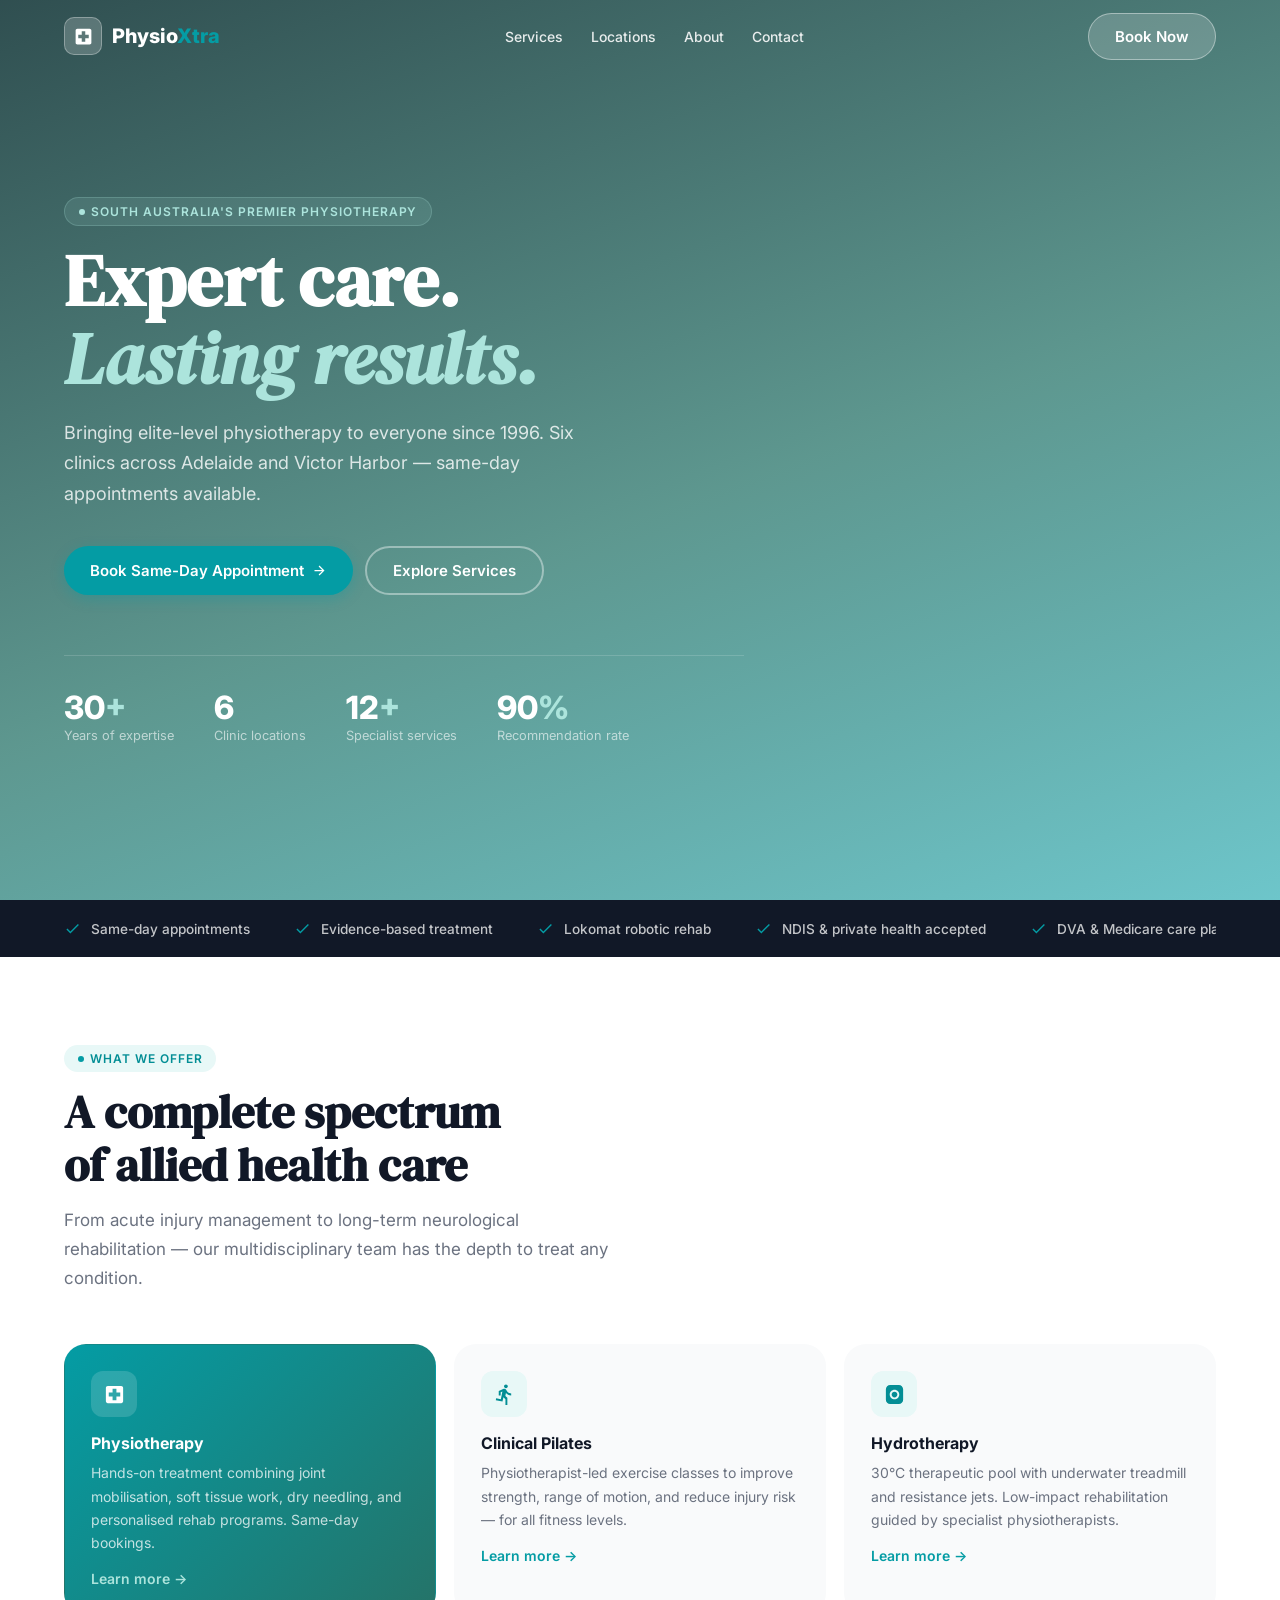
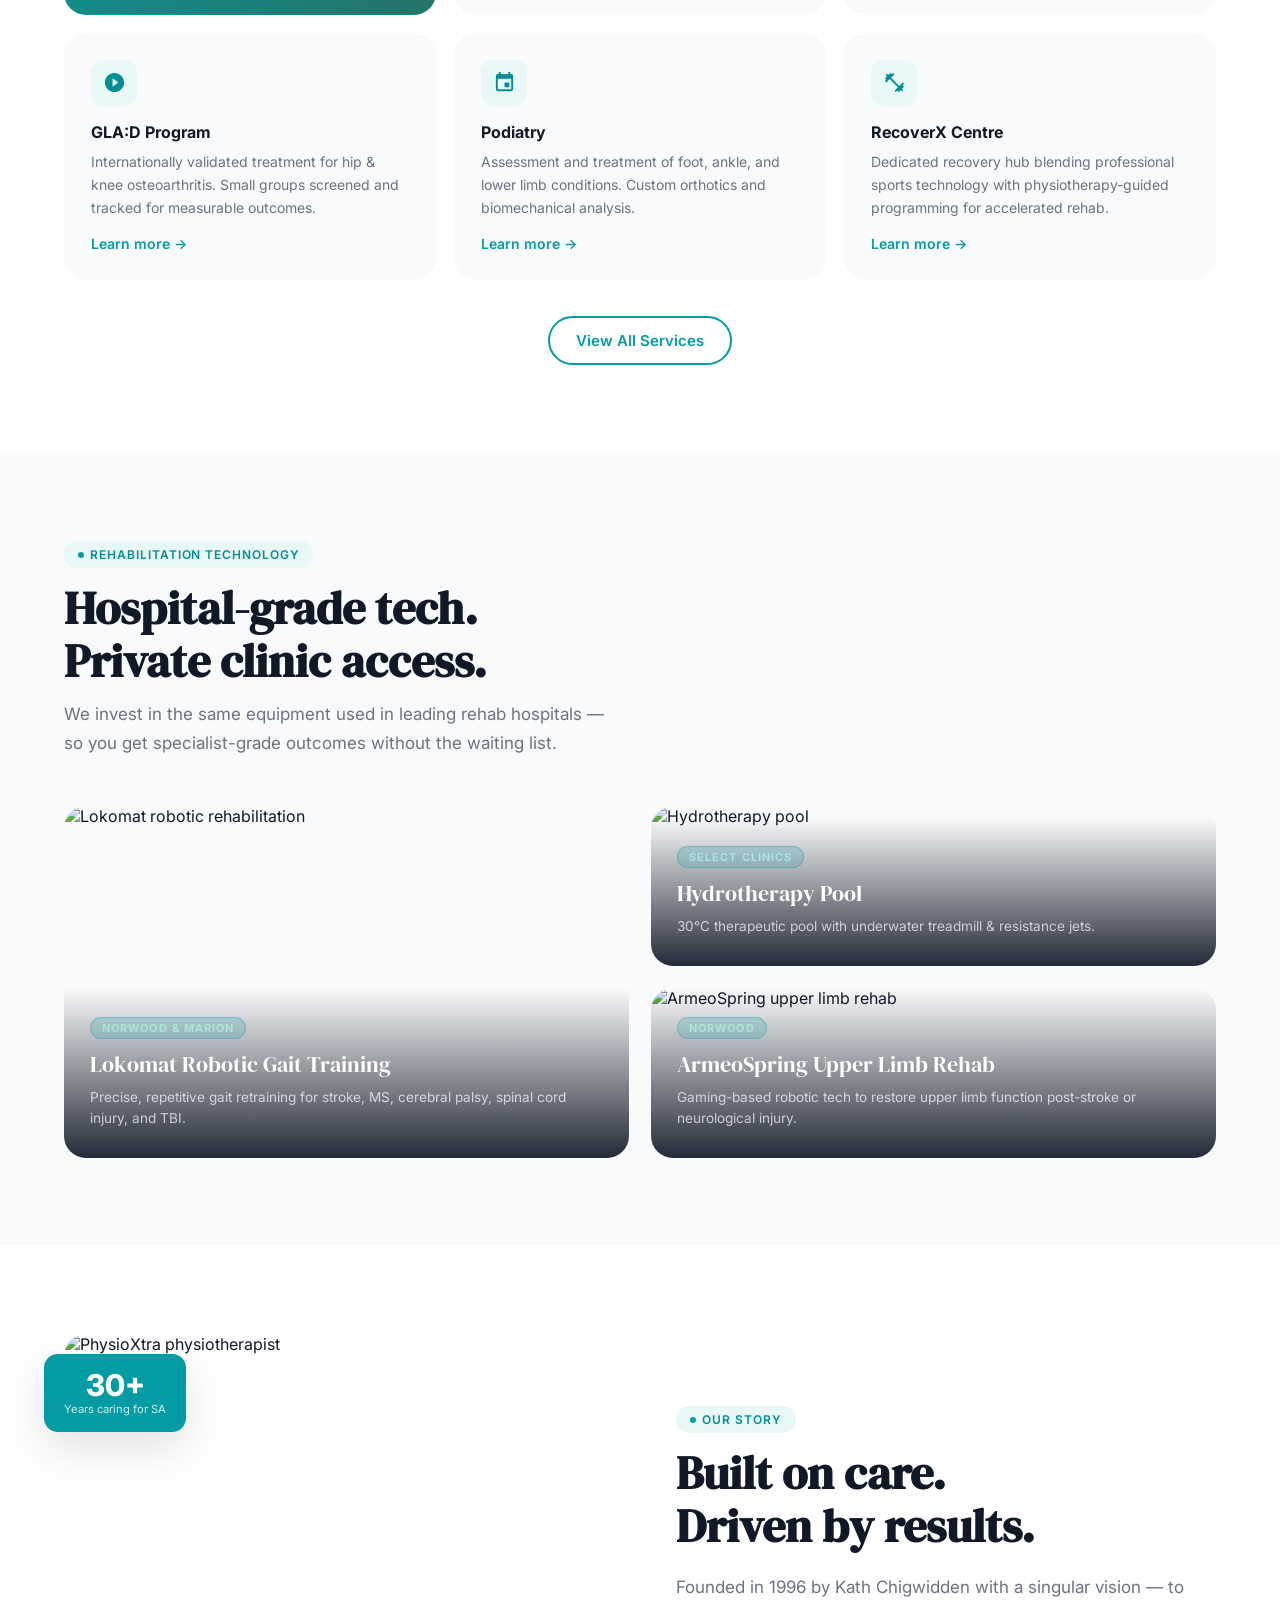
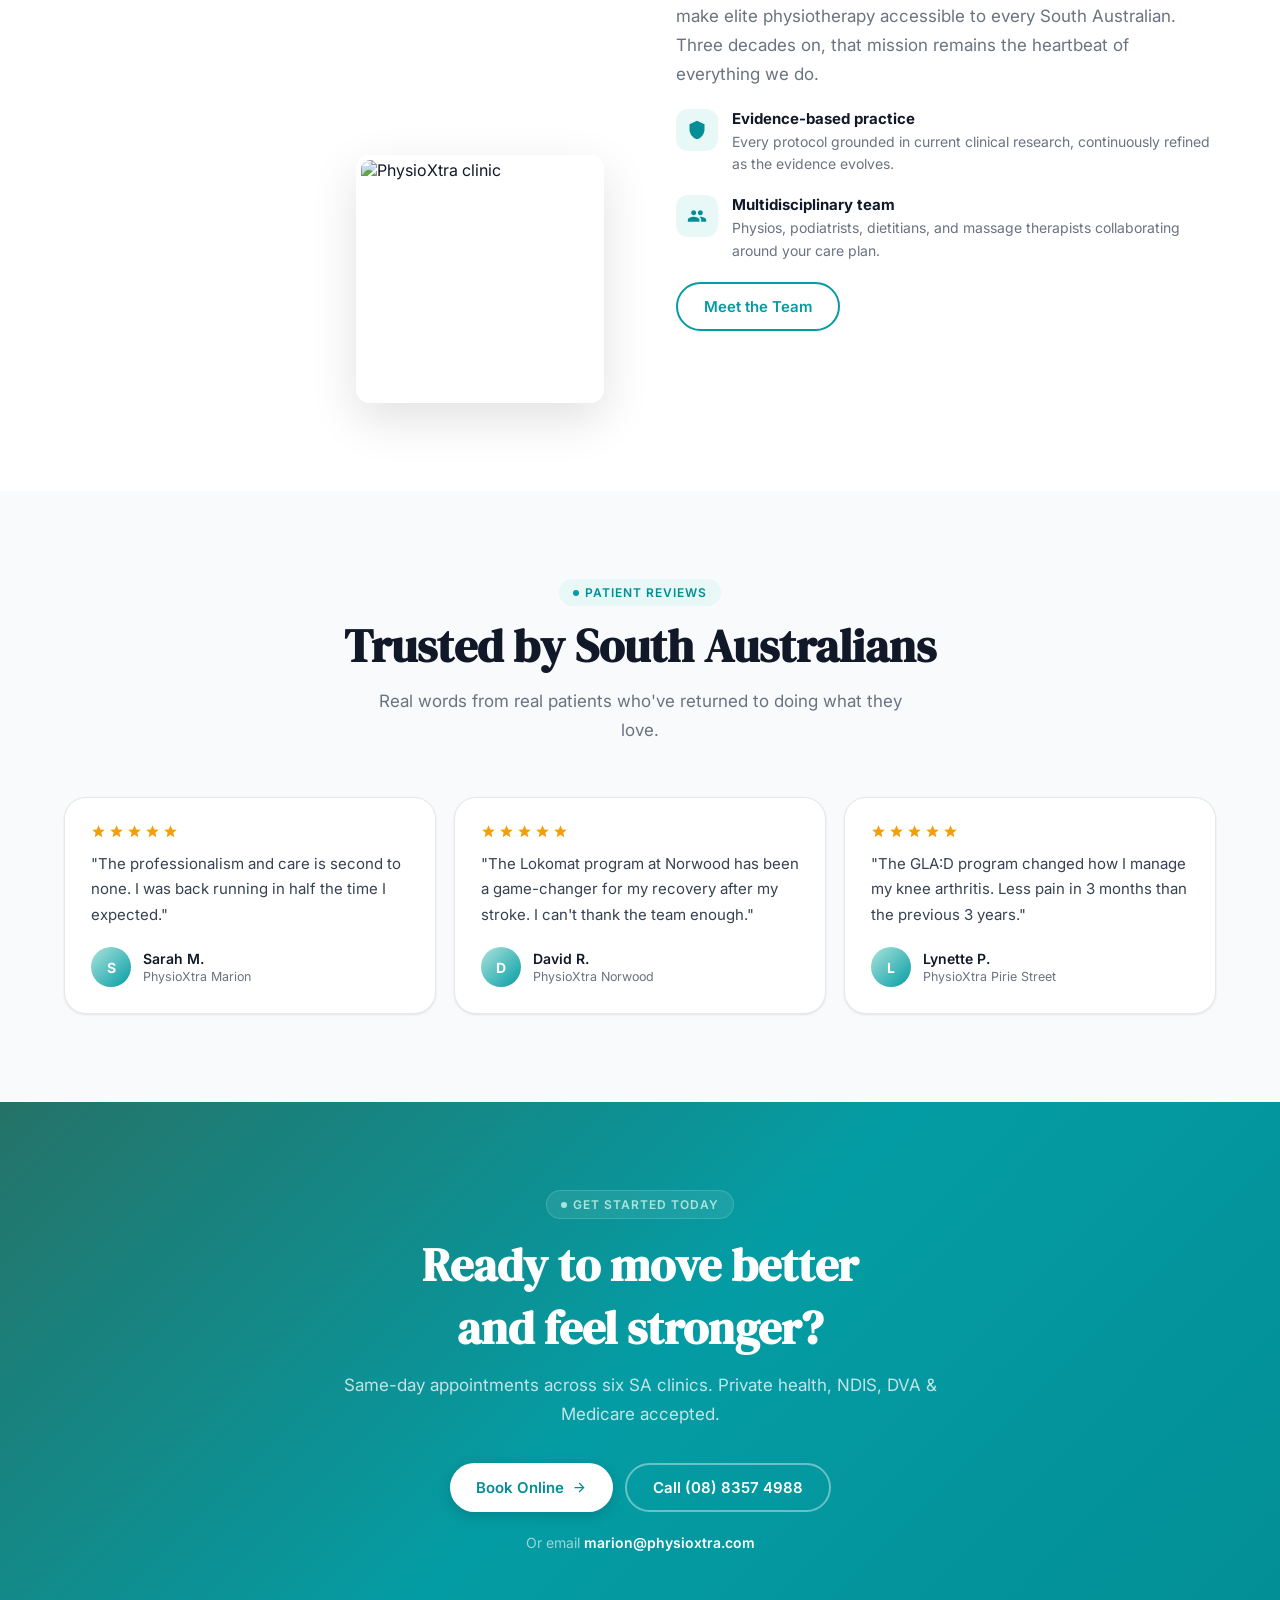
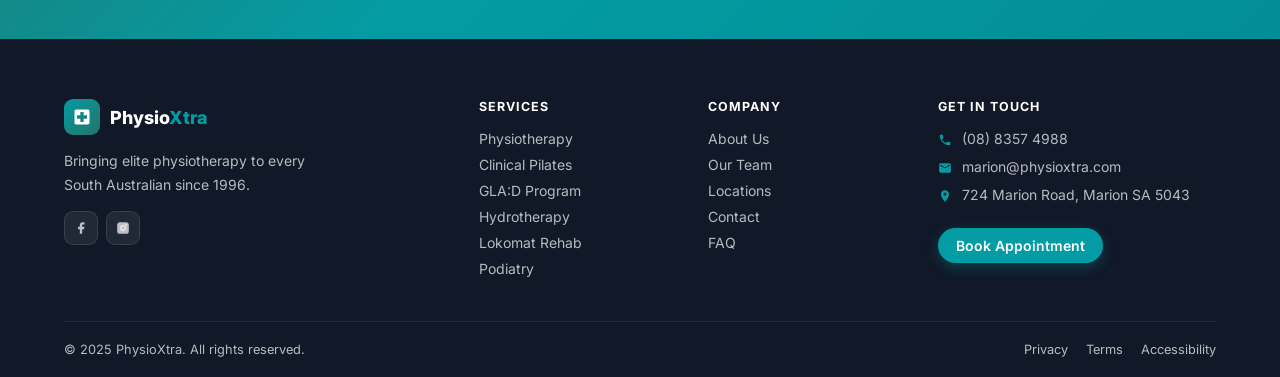
==== commit ec7e182f: "Build full multi-page PhysioXtra website Self-contained 6-page site with shared CSS/JS, no build too" ====
--- a/index.html
+++ b/index.html
@@ -1,1063 +1,281 @@
 <!DOCTYPE html>
 <html lang="en">
 <head>
-  <meta charset="UTF-8" />
-  <meta name="viewport" content="width=device-width, initial-scale=1.0" />
+  <meta charset="UTF-8"/>
+  <meta name="viewport" content="width=device-width, initial-scale=1.0"/>
   <title>PhysioXtra — South Australia's Premier Physiotherapy</title>
-  <link rel="preconnect" href="https://fonts.googleapis.com" />
-  <link rel="preconnect" href="https://fonts.gstatic.com" crossorigin />
-  <link href="https://fonts.googleapis.com/css2?family=Inter:wght@300;400;500;600;700;800;900&family=DM+Serif+Display:ital@0;1&display=swap" rel="stylesheet" />
-  <style>
-    /* ─── Reset & base ──────────────────────────────────────────────────── */
-    *, *::before, *::after { box-sizing: border-box; margin: 0; padding: 0; }
-    :root {
-      --teal:        #049ca4;
-      --teal-dark:   #038e95;
-      --teal-deeper: #257368;
-      --teal-light:  #ace4dc;
-      --teal-pale:   #e8f8f7;
-      --ink:         #111827;
-      --ink-soft:    #374151;
-      --muted:       #6b7280;
-      --border:      #e5e7eb;
-      --white:       #ffffff;
-      --off-white:   #f9fafb;
-      --radius-sm:   8px;
-      --radius:      16px;
-      --radius-lg:   24px;
-      --shadow-sm:   0 1px 3px rgba(0,0,0,.06), 0 1px 2px rgba(0,0,0,.04);
-      --shadow:      0 4px 16px rgba(0,0,0,.08);
-      --shadow-lg:   0 16px 48px rgba(0,0,0,.12);
-      --transition:  .25s cubic-bezier(.4,0,.2,1);
-    }
-    html { scroll-behavior: smooth; font-size: 16px; }
-    body {
-      font-family: 'Inter', sans-serif;
-      color: var(--ink);
-      background: var(--white);
-      -webkit-font-smoothing: antialiased;
-      overflow-x: hidden;
-    }
-    img { display: block; max-width: 100%; }
-    a { text-decoration: none; color: inherit; }
-    button { font-family: inherit; cursor: pointer; border: none; background: none; }
-
-    /* ─── Utility ───────────────────────────────────────────────────────── */
-    .container { width: 100%; max-width: 1200px; margin: 0 auto; padding: 0 24px; }
-    .tag {
-      display: inline-flex; align-items: center; gap: 6px;
-      font-size: .75rem; font-weight: 600; letter-spacing: .08em; text-transform: uppercase;
-      color: var(--teal-dark); background: var(--teal-pale);
-      padding: 6px 14px; border-radius: 999px;
-    }
-    .tag::before { content: ''; width: 6px; height: 6px; border-radius: 50%; background: var(--teal); }
-    .section-heading {
-      font-family: 'DM Serif Display', serif;
-      font-size: clamp(2rem, 4vw, 3rem);
-      line-height: 1.15;
-      color: var(--ink);
-    }
-    .section-sub {
-      font-size: 1.0625rem; color: var(--muted); line-height: 1.7; max-width: 560px;
-    }
-    .btn {
-      display: inline-flex; align-items: center; gap: 8px;
-      font-size: .9375rem; font-weight: 600;
-      padding: 14px 28px; border-radius: 999px;
-      transition: all var(--transition);
-    }
-    .btn-primary {
-      background: var(--teal); color: var(--white);
-      box-shadow: 0 4px 14px rgba(4,156,164,.35);
-    }
-    .btn-primary:hover { background: var(--teal-dark); transform: translateY(-1px); box-shadow: 0 6px 20px rgba(4,156,164,.45); }
-    .btn-outline {
-      border: 2px solid rgba(255,255,255,.4); color: var(--white);
-    }
-    .btn-outline:hover { background: rgba(255,255,255,.12); border-color: rgba(255,255,255,.7); }
-    .btn-outline-dark {
-      border: 2px solid var(--teal); color: var(--teal);
-    }
-    .btn-outline-dark:hover { background: var(--teal-pale); }
-
-    /* ─── Nav ───────────────────────────────────────────────────────────── */
-    #nav {
-      position: fixed; top: 0; left: 0; right: 0; z-index: 100;
-      transition: background var(--transition), box-shadow var(--transition);
-    }
-    #nav.scrolled {
-      background: rgba(255,255,255,.92);
-      backdrop-filter: blur(16px) saturate(180%);
-      box-shadow: 0 1px 0 var(--border);
-    }
-    .nav-inner {
-      display: flex; align-items: center; justify-content: space-between;
-      height: 72px; gap: 24px;
-    }
-    .nav-logo {
-      display: flex; align-items: center; gap: 10px; flex-shrink: 0;
-    }
-    .nav-logo-mark {
-      width: 40px; height: 40px; border-radius: 10px;
-      background: linear-gradient(135deg, var(--teal) 0%, var(--teal-deeper) 100%);
-      display: flex; align-items: center; justify-content: center;
-    }
-    .nav-logo-mark svg { width: 22px; height: 22px; fill: white; }
-    .nav-logo-text { font-weight: 800; font-size: 1.25rem; color: var(--ink); }
-    .nav-logo-text span { color: var(--teal); }
-    #nav.scrolled .nav-logo-text { color: var(--ink); }
-    #nav:not(.scrolled) .nav-logo-text { color: var(--white); }
-    #nav:not(.scrolled) .nav-logo-mark { background: rgba(255,255,255,.2); border: 1.5px solid rgba(255,255,255,.3); }
-    .nav-links { display: flex; align-items: center; gap: 4px; }
-    .nav-links a {
-      font-size: .9rem; font-weight: 500;
-      padding: 8px 14px; border-radius: 8px;
-      transition: all var(--transition);
-    }
-    #nav:not(.scrolled) .nav-links a { color: rgba(255,255,255,.88); }
-    #nav:not(.scrolled) .nav-links a:hover { color: white; background: rgba(255,255,255,.12); }
-    #nav.scrolled .nav-links a { color: var(--ink-soft); }
-    #nav.scrolled .nav-links a:hover { color: var(--teal); background: var(--teal-pale); }
-    .nav-cta { flex-shrink: 0; }
-    #nav:not(.scrolled) .nav-cta .btn-primary { background: rgba(255,255,255,.18); box-shadow: none; border: 1.5px solid rgba(255,255,255,.4); }
-    #nav:not(.scrolled) .nav-cta .btn-primary:hover { background: rgba(255,255,255,.28); }
-    .nav-hamburger { display: none; flex-direction: column; gap: 5px; padding: 8px; cursor: pointer; }
-    .nav-hamburger span { width: 22px; height: 2px; background: currentColor; border-radius: 2px; transition: var(--transition); }
-
-    /* ─── Hero ──────────────────────────────────────────────────────────── */
-    #hero {
-      min-height: 100svh;
-      background:
-        linear-gradient(160deg, rgba(2,40,42,.80) 0%, rgba(37,115,104,.72) 60%, rgba(4,156,164,.55) 100%),
-        url('https://images.unsplash.com/photo-1571019613454-1cb2f99b2d8b?w=1600&q=80&auto=format&fit=crop') center/cover no-repeat;
-      display: flex; flex-direction: column; justify-content: center;
-      padding: 120px 0 80px;
-    }
-    .hero-content { max-width: 680px; }
-    .hero-tag { margin-bottom: 24px; }
-    .hero-tag .tag { color: var(--teal-light); background: rgba(172,228,220,.15); border: 1px solid rgba(172,228,220,.25); }
-    .hero-tag .tag::before { background: var(--teal-light); }
-    .hero-headline {
-      font-family: 'DM Serif Display', serif;
-      font-size: clamp(2.75rem, 6vw, 4.5rem);
-      line-height: 1.08; color: var(--white); margin-bottom: 24px;
-    }
-    .hero-headline em { font-style: italic; color: var(--teal-light); }
-    .hero-sub {
-      font-size: 1.125rem; color: rgba(255,255,255,.8);
-      line-height: 1.7; max-width: 520px; margin-bottom: 40px;
-    }
-    .hero-actions { display: flex; flex-wrap: wrap; gap: 14px; margin-bottom: 64px; }
-    .hero-stats {
-      display: flex; gap: 40px; flex-wrap: wrap;
-      border-top: 1px solid rgba(255,255,255,.15);
-      padding-top: 40px;
-    }
-    .hero-stat-num {
-      font-size: 2rem; font-weight: 800; color: var(--white); line-height: 1;
-    }
-    .hero-stat-num span { color: var(--teal-light); }
-    .hero-stat-label { font-size: .85rem; color: rgba(255,255,255,.6); margin-top: 4px; }
-
-    /* ─── Trust bar ─────────────────────────────────────────────────────── */
-    #trust {
-      background: var(--ink); padding: 22px 0;
-    }
-    .trust-inner {
-      display: flex; align-items: center; gap: 48px; overflow-x: auto;
-      scrollbar-width: none;
-    }
-    .trust-inner::-webkit-scrollbar { display: none; }
-    .trust-item {
-      display: flex; align-items: center; gap: 10px;
-      white-space: nowrap; flex-shrink: 0;
-    }
-    .trust-item svg { width: 20px; height: 20px; fill: var(--teal); flex-shrink: 0; }
-    .trust-item span { font-size: .875rem; font-weight: 500; color: rgba(255,255,255,.75); }
-
-    /* ─── Services ──────────────────────────────────────────────────────── */
-    #services { padding: 96px 0; background: var(--white); }
-    .services-header {
-      display: flex; flex-wrap: wrap; gap: 32px;
-      align-items: flex-end; justify-content: space-between;
-      margin-bottom: 56px;
-    }
-    .services-grid {
-      display: grid;
-      grid-template-columns: repeat(auto-fill, minmax(280px, 1fr));
-      gap: 20px;
-    }
-    .service-card {
-      background: var(--off-white); border-radius: var(--radius-lg);
-      padding: 32px; border: 1.5px solid transparent;
-      transition: all var(--transition); position: relative; overflow: hidden;
-    }
-    .service-card::before {
-      content: ''; position: absolute; inset: 0; opacity: 0;
-      background: linear-gradient(135deg, var(--teal-pale), transparent);
-      transition: opacity var(--transition);
-    }
-    .service-card:hover { border-color: var(--teal-light); box-shadow: var(--shadow); transform: translateY(-2px); }
-    .service-card:hover::before { opacity: 1; }
-    .service-card.featured {
-      background: linear-gradient(135deg, var(--teal) 0%, var(--teal-deeper) 100%);
-      color: white; border-color: transparent;
-    }
-    .service-card.featured .service-icon { background: rgba(255,255,255,.15); }
-    .service-card.featured .service-name { color: white; }
-    .service-card.featured .service-desc { color: rgba(255,255,255,.75); }
-    .service-card.featured .service-link { color: var(--teal-light); }
-    .service-icon {
-      width: 52px; height: 52px; border-radius: 14px;
-      background: var(--teal-pale); display: flex; align-items: center; justify-content: center;
-      margin-bottom: 20px; position: relative; z-index: 1;
-    }
-    .service-icon svg { width: 26px; height: 26px; fill: var(--teal-dark); }
-    .service-card.featured .service-icon svg { fill: white; }
-    .service-name { font-size: 1.0625rem; font-weight: 700; margin-bottom: 10px; position: relative; z-index: 1; }
-    .service-desc { font-size: .9rem; color: var(--muted); line-height: 1.65; margin-bottom: 20px; position: relative; z-index: 1; }
-    .service-link {
-      font-size: .875rem; font-weight: 600; color: var(--teal);
-      display: inline-flex; align-items: center; gap: 6px;
-      position: relative; z-index: 1; transition: gap var(--transition);
-    }
-    .service-link:hover { gap: 10px; }
-
-    /* ─── Technology spotlight ──────────────────────────────────────────── */
-    #technology {
-      background: var(--off-white); padding: 96px 0;
-    }
-    .tech-grid {
-      display: grid; grid-template-columns: 1fr 1fr; gap: 24px; margin-top: 56px;
-    }
-    .tech-card {
-      border-radius: var(--radius-lg); overflow: hidden;
-      position: relative; min-height: 380px;
-      display: flex; align-items: flex-end;
-    }
-    .tech-card img {
-      position: absolute; inset: 0; width: 100%; height: 100%;
-      object-fit: cover; transition: transform .6s ease;
-    }
-    .tech-card:hover img { transform: scale(1.04); }
-    .tech-card-overlay {
-      position: relative; z-index: 2; width: 100%;
-      background: linear-gradient(0deg, rgba(17,24,39,.9) 0%, transparent 100%);
-      padding: 36px 32px;
-    }
-    .tech-badge {
-      display: inline-block; font-size: .7rem; font-weight: 700;
-      letter-spacing: .1em; text-transform: uppercase;
-      color: var(--teal-light); background: rgba(4,156,164,.2);
-      border: 1px solid rgba(4,156,164,.3);
-      padding: 4px 12px; border-radius: 999px; margin-bottom: 12px;
-    }
-    .tech-card-title { font-family: 'DM Serif Display', serif; font-size: 1.5rem; color: white; margin-bottom: 8px; }
-    .tech-card-desc { font-size: .875rem; color: rgba(255,255,255,.7); line-height: 1.6; }
-
-    /* ─── Locations ─────────────────────────────────────────────────────── */
-    #locations { padding: 96px 0; background: var(--white); }
-    .locations-header { text-align: center; margin-bottom: 56px; }
-    .locations-header .section-sub { margin: 16px auto 0; }
-    .locations-grid {
-      display: grid; grid-template-columns: repeat(auto-fill, minmax(300px, 1fr));
-      gap: 20px;
-    }
-    .location-card {
-      border: 1.5px solid var(--border); border-radius: var(--radius-lg);
-      padding: 28px; transition: all var(--transition);
-    }
-    .location-card:hover { border-color: var(--teal-light); box-shadow: var(--shadow); }
-    .location-card.hq { border-color: var(--teal); background: var(--teal-pale); }
-    .location-header { display: flex; align-items: flex-start; justify-content: space-between; gap: 12px; margin-bottom: 16px; }
-    .location-name { font-size: 1.0625rem; font-weight: 700; }
-    .location-hq-badge {
-      font-size: .7rem; font-weight: 700; letter-spacing: .07em; text-transform: uppercase;
-      color: var(--teal-dark); background: white; border: 1px solid var(--teal-light);
-      padding: 3px 10px; border-radius: 999px; white-space: nowrap;
-    }
-    .location-detail {
-      display: flex; align-items: flex-start; gap: 10px;
-      font-size: .875rem; color: var(--muted); margin-bottom: 10px; line-height: 1.5;
-    }
-    .location-detail svg { width: 16px; height: 16px; fill: var(--teal); flex-shrink: 0; margin-top: 2px; }
-    .location-link {
-      display: inline-flex; align-items: center; gap: 6px; margin-top: 16px;
-      font-size: .875rem; font-weight: 600; color: var(--teal);
-      transition: gap var(--transition);
-    }
-    .location-link:hover { gap: 10px; }
-
-    /* ─── CTA band ──────────────────────────────────────────────────────── */
-    #cta {
-      background: linear-gradient(135deg, var(--teal-deeper) 0%, var(--teal) 50%, var(--teal-dark) 100%);
-      padding: 96px 0; text-align: center;
-    }
-    .cta-inner { max-width: 660px; margin: 0 auto; }
-    .cta-inner .tag { color: var(--teal-light); background: rgba(172,228,220,.12); border: 1px solid rgba(172,228,220,.2); }
-    .cta-inner .tag::before { background: var(--teal-light); }
-    .cta-heading { font-family: 'DM Serif Display', serif; font-size: clamp(2rem, 4vw, 3rem); color: white; margin: 20px 0 16px; }
-    .cta-sub { color: rgba(255,255,255,.75); font-size: 1.0625rem; line-height: 1.7; margin-bottom: 40px; }
-    .cta-actions { display: flex; flex-wrap: wrap; gap: 14px; justify-content: center; }
-    .btn-white { background: white; color: var(--teal-dark); box-shadow: 0 4px 14px rgba(0,0,0,.15); }
-    .btn-white:hover { transform: translateY(-1px); box-shadow: 0 8px 24px rgba(0,0,0,.2); }
-    .cta-phone { margin-top: 32px; color: rgba(255,255,255,.6); font-size: .9rem; }
-    .cta-phone a { color: white; font-weight: 600; }
-
-    /* ─── Testimonials ──────────────────────────────────────────────────── */
-    #testimonials { padding: 96px 0; background: var(--off-white); }
-    .testimonials-header { text-align: center; margin-bottom: 56px; }
-    .testimonials-header .section-sub { margin: 16px auto 0; }
-    .testimonials-grid { display: grid; grid-template-columns: repeat(auto-fill, minmax(300px, 1fr)); gap: 20px; }
-    .testimonial-card {
-      background: white; border-radius: var(--radius-lg); padding: 32px;
-      box-shadow: var(--shadow-sm); border: 1.5px solid var(--border);
-      transition: all var(--transition);
-    }
-    .testimonial-card:hover { box-shadow: var(--shadow); border-color: var(--teal-light); }
-    .stars { display: flex; gap: 3px; margin-bottom: 16px; }
-    .star { width: 16px; height: 16px; fill: #f59e0b; }
-    .testimonial-text { font-size: .9375rem; line-height: 1.7; color: var(--ink-soft); margin-bottom: 24px; }
-    .testimonial-author { display: flex; align-items: center; gap: 14px; }
-    .testimonial-avatar {
-      width: 44px; height: 44px; border-radius: 50%;
-      background: linear-gradient(135deg, var(--teal-light), var(--teal));
-      display: flex; align-items: center; justify-content: center;
-      font-size: 1rem; font-weight: 700; color: white; flex-shrink: 0;
-    }
-    .testimonial-name { font-size: .9rem; font-weight: 600; }
-    .testimonial-clinic { font-size: .8rem; color: var(--muted); margin-top: 2px; }
-
-    /* ─── About strip ───────────────────────────────────────────────────── */
-    #about { padding: 96px 0; background: var(--white); }
-    .about-grid { display: grid; grid-template-columns: 1fr 1fr; gap: 80px; align-items: center; }
-    .about-image-stack { position: relative; }
-    .about-img-main {
-      width: 100%; aspect-ratio: 4/5; object-fit: cover;
-      border-radius: var(--radius-lg);
-    }
-    .about-img-accent {
-      position: absolute; bottom: -24px; right: -24px;
-      width: 48%; aspect-ratio: 1;
-      object-fit: cover; border-radius: var(--radius);
-      border: 6px solid white; box-shadow: var(--shadow-lg);
-    }
-    .about-badge {
-      position: absolute; top: 24px; left: -24px;
-      background: var(--teal); border-radius: var(--radius);
-      padding: 18px 22px; box-shadow: var(--shadow-lg); color: white; text-align: center;
-    }
-    .about-badge-num { font-size: 2rem; font-weight: 800; line-height: 1; }
-    .about-badge-text { font-size: .75rem; opacity: .8; margin-top: 2px; }
-    .about-content { display: flex; flex-direction: column; gap: 24px; }
-    .about-content .section-heading { margin-bottom: 8px; }
-    .about-feature { display: flex; align-items: flex-start; gap: 16px; }
-    .about-feature-icon {
-      width: 44px; height: 44px; border-radius: 12px; flex-shrink: 0;
-      background: var(--teal-pale); display: flex; align-items: center; justify-content: center;
-    }
-    .about-feature-icon svg { width: 22px; height: 22px; fill: var(--teal-dark); }
-    .about-feature-title { font-size: .9375rem; font-weight: 700; margin-bottom: 4px; }
-    .about-feature-desc { font-size: .875rem; color: var(--muted); line-height: 1.6; }
-
-    /* ─── Footer ────────────────────────────────────────────────────────── */
-    #footer { background: var(--ink); color: rgba(255,255,255,.7); }
-    .footer-top { padding: 72px 0 56px; }
-    .footer-grid { display: grid; grid-template-columns: 2fr 1fr 1fr 1.5fr; gap: 48px; }
-    .footer-brand { display: flex; flex-direction: column; gap: 16px; }
-    .footer-logo { display: flex; align-items: center; gap: 10px; }
-    .footer-logo-mark {
-      width: 36px; height: 36px; border-radius: 9px;
-      background: linear-gradient(135deg, var(--teal) 0%, var(--teal-deeper) 100%);
-      display: flex; align-items: center; justify-content: center;
-    }
-    .footer-logo-mark svg { width: 20px; height: 20px; fill: white; }
-    .footer-logo-text { font-weight: 800; font-size: 1.125rem; color: white; }
-    .footer-logo-text span { color: var(--teal); }
-    .footer-tagline { font-size: .875rem; line-height: 1.7; max-width: 280px; }
-    .footer-social { display: flex; gap: 10px; margin-top: 4px; }
-    .social-btn {
-      width: 38px; height: 38px; border-radius: 10px;
-      background: rgba(255,255,255,.07); border: 1px solid rgba(255,255,255,.1);
-      display: flex; align-items: center; justify-content: center;
-      transition: all var(--transition);
-    }
-    .social-btn:hover { background: var(--teal); border-color: var(--teal); }
-    .social-btn svg { width: 16px; height: 16px; fill: rgba(255,255,255,.7); }
-    .social-btn:hover svg { fill: white; }
-    .footer-col-title { font-size: .8125rem; font-weight: 700; letter-spacing: .08em; text-transform: uppercase; color: white; margin-bottom: 20px; }
-    .footer-links { display: flex; flex-direction: column; gap: 10px; }
-    .footer-links a { font-size: .875rem; transition: color var(--transition); }
-    .footer-links a:hover { color: var(--teal-light); }
-    .footer-contact-item { display: flex; align-items: flex-start; gap: 10px; margin-bottom: 14px; font-size: .875rem; }
-    .footer-contact-item svg { width: 16px; height: 16px; fill: var(--teal); flex-shrink: 0; margin-top: 2px; }
-    .footer-bottom {
-      border-top: 1px solid rgba(255,255,255,.08);
-      padding: 24px 0;
-      display: flex; align-items: center; justify-content: space-between;
-      flex-wrap: wrap; gap: 12px; font-size: .8125rem;
-    }
-    .footer-bottom a:hover { color: var(--teal-light); }
-
-    /* ─── Responsive ────────────────────────────────────────────────────── */
-    @media (max-width: 900px) {
-      .tech-grid { grid-template-columns: 1fr; }
-      .about-grid { grid-template-columns: 1fr; gap: 48px; }
-      .about-img-accent { right: -12px; bottom: -12px; }
-      .about-badge { left: -12px; }
-      .footer-grid { grid-template-columns: 1fr 1fr; gap: 36px; }
-    }
-    @media (max-width: 700px) {
-      .nav-links, .nav-cta { display: none; }
-      .nav-hamburger { display: flex; }
-      #nav:not(.scrolled) .nav-hamburger span { background: white; }
-      #nav.scrolled .nav-hamburger span { background: var(--ink); }
-      .hero-stats { gap: 24px; }
-      .services-header { flex-direction: column; align-items: flex-start; }
-      .footer-grid { grid-template-columns: 1fr; }
-      .footer-bottom { flex-direction: column; text-align: center; }
-    }
-
-    /* ─── Scroll animations ─────────────────────────────────────────────── */
-    .fade-up {
-      opacity: 0; transform: translateY(24px);
-      transition: opacity .6s ease, transform .6s ease;
-    }
-    .fade-up.visible { opacity: 1; transform: translateY(0); }
-    .fade-up-delay-1 { transition-delay: .1s; }
-    .fade-up-delay-2 { transition-delay: .2s; }
-    .fade-up-delay-3 { transition-delay: .3s; }
-    .fade-up-delay-4 { transition-delay: .4s; }
-    .fade-up-delay-5 { transition-delay: .5s; }
-  </style>
+  <link rel="stylesheet" href="css/style.css"/>
 </head>
 <body>
 
-  <!-- ══════════════════════════════ NAV ════════════════════════════════ -->
-  <nav id="nav">
-    <div class="container">
-      <div class="nav-inner">
-        <a href="#" class="nav-logo">
-          <div class="nav-logo-mark">
-            <svg viewBox="0 0 24 24"><path d="M12 2C6.48 2 2 6.48 2 12s4.48 10 10 10 10-4.48 10-10S17.52 2 12 2zm-1 14H9V8h2v8zm4 0h-2V8h2v8z"/></svg>
-          </div>
-          <span class="nav-logo-text">Physio<span>Xtra</span></span>
-        </a>
-        <div class="nav-links">
-          <a href="#services">Services</a>
-          <a href="#technology">Technology</a>
-          <a href="#locations">Locations</a>
-          <a href="#about">About</a>
-          <a href="#testimonials">Reviews</a>
-        </div>
-        <div class="nav-cta">
-          <a href="#cta" class="btn btn-primary">Book Appointment</a>
-        </div>
-        <div class="nav-hamburger" onclick="toggleMenu(this)">
-          <span></span><span></span><span></span>
-        </div>
-      </div>
-    </div>
-  </nav>
-
-  <!-- ══════════════════════════════ HERO ═══════════════════════════════ -->
-  <section id="hero">
-    <div class="container">
-      <div class="hero-content">
-        <div class="hero-tag">
-          <span class="tag">South Australia's Premier Physiotherapy</span>
-        </div>
-        <h1 class="hero-headline">
-          Expert care.<br/>
-          <em>Lasting results.</em>
-        </h1>
-        <p class="hero-sub">
-          Bringing elite-level physiotherapy to everyone since 1996. Six clinics across Adelaide
-          and Victor Harbor, combining hands-on expertise with cutting-edge rehabilitation technology.
-        </p>
-        <div class="hero-actions">
-          <a href="#cta" class="btn btn-primary">
-            Book Same-Day Appointment
-            <svg width="16" height="16" viewBox="0 0 24 24" fill="currentColor"><path d="M12 4l-1.41 1.41L16.17 11H4v2h12.17l-5.58 5.59L12 20l8-8z"/></svg>
-          </a>
-          <a href="#services" class="btn btn-outline">Explore Services</a>
-        </div>
-        <div class="hero-stats">
-          <div>
-            <div class="hero-stat-num">30<span>+</span></div>
-            <div class="hero-stat-label">Years of expertise</div>
-          </div>
-          <div>
-            <div class="hero-stat-num">6<span></span></div>
-            <div class="hero-stat-label">Clinic locations</div>
-          </div>
-          <div>
-            <div class="hero-stat-num">12<span>+</span></div>
-            <div class="hero-stat-label">Specialist services</div>
-          </div>
-          <div>
-            <div class="hero-stat-num">90<span>%</span></div>
-            <div class="hero-stat-label">Patient recommendation rate</div>
-          </div>
-        </div>
-      </div>
-    </div>
-  </section>
-
-  <!-- ══════════════════════════════ TRUST BAR ══════════════════════════ -->
-  <div id="trust">
-    <div class="container">
-      <div class="trust-inner">
-        <div class="trust-item">
-          <svg viewBox="0 0 24 24"><path d="M9 16.17L4.83 12l-1.42 1.41L9 19 21 7l-1.41-1.41L9 16.17z"/></svg>
-          <span>Same-day appointments available</span>
-        </div>
-        <div class="trust-item">
-          <svg viewBox="0 0 24 24"><path d="M9 16.17L4.83 12l-1.42 1.41L9 19 21 7l-1.41-1.41L9 16.17z"/></svg>
-          <span>Evidence-based treatment</span>
-        </div>
-        <div class="trust-item">
-          <svg viewBox="0 0 24 24"><path d="M9 16.17L4.83 12l-1.42 1.41L9 19 21 7l-1.41-1.41L9 16.17z"/></svg>
-          <span>Lokomat robotic rehabilitation</span>
-        </div>
-        <div class="trust-item">
-          <svg viewBox="0 0 24 24"><path d="M9 16.17L4.83 12l-1.42 1.41L9 19 21 7l-1.41-1.41L9 16.17z"/></svg>
-          <span>NDIS &amp; private health accepted</span>
-        </div>
-        <div class="trust-item">
-          <svg viewBox="0 0 24 24"><path d="M9 16.17L4.83 12l-1.42 1.41L9 19 21 7l-1.41-1.41L9 16.17z"/></svg>
-          <span>30-minute focused appointments</span>
-        </div>
-        <div class="trust-item">
-          <svg viewBox="0 0 24 24"><path d="M9 16.17L4.83 12l-1.42 1.41L9 19 21 7l-1.41-1.41L9 16.17z"/></svg>
-          <span>Founded 1996 · 30 years trusted</span>
-        </div>
-      </div>
-    </div>
-  </div>
-
-  <!-- ══════════════════════════════ SERVICES ═══════════════════════════ -->
-  <section id="services">
-    <div class="container">
-      <div class="services-header">
-        <div>
-          <span class="tag">What We Offer</span>
-          <h2 class="section-heading" style="margin-top:16px">A complete spectrum<br/>of allied health care</h2>
-        </div>
-        <p class="section-sub">
-          From acute injury management to long-term neurological rehabilitation —
-          our multidisciplinary team has the depth to treat any condition.
-        </p>
-      </div>
-      <div class="services-grid">
-
-        <div class="service-card featured fade-up">
-          <div class="service-icon">
-            <svg viewBox="0 0 24 24"><path d="M19 3H5c-1.1 0-1.99.9-1.99 2L3 19c0 1.1.9 2 2 2h14c1.1 0 2-.9 2-2V5c0-1.1-.9-2-2-2zm-1 11h-4v4h-4v-4H6v-4h4V6h4v4h4v4z"/></svg>
-          </div>
-          <div class="service-name">Physiotherapy</div>
-          <div class="service-desc">Our flagship service — hands-on treatment combining joint mobilisation, soft tissue work, dry needling, and personalised rehabilitation programs. Same-day bookings available.</div>
-          <a href="#" class="service-link">Learn more →</a>
-        </div>
-
-        <div class="service-card fade-up fade-up-delay-1">
-          <div class="service-icon">
-            <svg viewBox="0 0 24 24"><path d="M13.49 5.48c1.1 0 2-.9 2-2s-.9-2-2-2-2 .9-2 2 .9 2 2 2zm-3.6 13.9l1-4.4 2.1 2v6h2v-7.5l-2.1-2 .6-3c1.3 1.5 3.3 2.5 5.5 2.5v-2c-1.9 0-3.5-1-4.3-2.4l-1-1.6c-.4-.6-1-1-1.7-1-.3 0-.5.1-.8.1l-5.2 2.2v4.7h2v-3.4l1.8-.7-1.6 8.1-4.9-1-.4 2 7 1.4z"/></svg>
-          </div>
-          <div class="service-name">Clinical Pilates &amp; Group Exercise</div>
-          <div class="service-desc">Structured exercise classes led by qualified physiotherapists. Increase strength, improve range of motion, and lower injury risk — for all fitness levels.</div>
-          <a href="#" class="service-link">Learn more →</a>
-        </div>
-
-        <div class="service-card fade-up fade-up-delay-2">
-          <div class="service-icon">
-            <svg viewBox="0 0 24 24"><path d="M12 2C6.48 2 2 6.48 2 12s4.48 10 10 10 10-4.48 10-10S17.52 2 12 2zm-2 14.5v-9l6 4.5-6 4.5z"/></svg>
-          </div>
-          <div class="service-name">GLA:D Program</div>
-          <div class="service-desc">The internationally-validated Gold Standard program for hip and knee osteoarthritis. Small groups (≈6), screened and tracked from start to finish.</div>
-          <a href="#" class="service-link">Learn more →</a>
-        </div>
-
-        <div class="service-card fade-up fade-up-delay-3">
-          <div class="service-icon">
-            <svg viewBox="0 0 24 24"><path d="M12 2a5 5 0 1 0 0 10A5 5 0 0 0 12 2zM2 20c0-3.87 3.13-7 7-7h6c3.87 0 7 3.13 7 7v1H2v-1z"/></svg>
-          </div>
-          <div class="service-name">Lipoedema &amp; Lymphoedema</div>
-          <div class="service-desc">Specialist physiotherapy for complex lymphatic conditions, delivered by therapists trained in advanced compression and drainage techniques.</div>
-          <a href="#" class="service-link">Learn more →</a>
-        </div>
-
-        <div class="service-card fade-up fade-up-delay-1">
-          <div class="service-icon">
-            <svg viewBox="0 0 24 24"><path d="M17 12h-5v5h5v-5zM16 1v2H8V1H6v2H5c-1.11 0-1.99.9-1.99 2L3 19c0 1.1.89 2 2 2h14c1.1 0 2-.9 2-2V5c0-1.1-.9-2-2-2h-1V1h-2zm3 18H5V8h14v11z"/></svg>
-          </div>
-          <div class="service-name">Podiatry</div>
-          <div class="service-desc">Assessment and treatment of foot, ankle, and lower limb conditions. Custom orthotics, biomechanical analysis, and sports podiatry available.</div>
-          <a href="#" class="service-link">Learn more →</a>
-        </div>
-
-        <div class="service-card fade-up fade-up-delay-2">
-          <div class="service-icon">
-            <svg viewBox="0 0 24 24"><path d="M18.5 3H6c-1.1 0-2 .9-2 2v5.71c0 3.83 2.95 7.18 6.78 7.29 3.96.12 7.22-3.06 7.22-7v-1h.5c1.93 0 3.5-1.57 3.5-3.5S20.43 3 18.5 3zM16 5v3H6V5h10zm2.5 5H16V9h2.5c.83 0 1.5.67 1.5 1.5S19.33 12 18.5 12zM4 19h16v2H4z"/></svg>
-          </div>
-          <div class="service-name">Dietitian</div>
-          <div class="service-desc">Nutritional support integrated with your physiotherapy care. Evidence-based dietary planning for weight management, injury recovery, and chronic conditions.</div>
-          <a href="#" class="service-link">Learn more →</a>
-        </div>
-
-        <div class="service-card fade-up fade-up-delay-3">
-          <div class="service-icon">
-            <svg viewBox="0 0 24 24"><path d="M21 6.5C21 4.01 18.99 2 16.5 2h-9C5.01 2 3 4.01 3 6.5v11C3 19.99 5.01 22 7.5 22h9c2.49 0 4.5-2.01 4.5-4.5v-11zM12 17c-2.76 0-5-2.24-5-5s2.24-5 5-5 5 2.24 5 5-2.24 5-5 5zm0-8c-1.66 0-3 1.34-3 3s1.34 3 3 3 3-1.34 3-3-1.34-3-3-3z"/></svg>
-          </div>
-          <div class="service-name">Remedial Massage</div>
-          <div class="service-desc">Targeted therapeutic massage for muscle tension, sports recovery, and chronic pain. Delivered by qualified therapists as standalone or complementary care.</div>
-          <a href="#" class="service-link">Learn more →</a>
-        </div>
-
-        <div class="service-card fade-up fade-up-delay-4">
-          <div class="service-icon">
-            <svg viewBox="0 0 24 24"><path d="M12 3L1 9l4 2.18V16c0 1.1.9 2 2 2h10c1.1 0 2-.9 2-2v-4.82L21 9l-9-6zm7 13.99h-2V13h-2v3.99h-2V13h-2v3.99H9V13H7v3.99A1 1 0 0 1 6 16v-3.82l6-3.27 6 3.27V16a1 1 0 0 1-1 .99z"/></svg>
-          </div>
-          <div class="service-name">Hydrotherapy</div>
-          <div class="service-desc">A therapeutic 30°C pool with underwater treadmill and resistance jets. Buoyancy reduces joint load while physiotherapists guide targeted recovery programs.</div>
-          <a href="#" class="service-link">Learn more →</a>
-        </div>
-
-        <div class="service-card fade-up fade-up-delay-5">
-          <div class="service-icon">
-            <svg viewBox="0 0 24 24"><path d="M20.57 14.86L22 13.43 20.57 12 17 15.57 8.43 7 12 3.43 10.57 2 9.14 3.43 7.71 2 5.57 4.14 4.14 2.71 2.71 4.14l1.43 1.43L2 7.71l1.43 1.43L2 10.57 3.43 12 7 8.43 15.57 17 12 20.57 13.43 22l1.43-1.43L16.29 22l2.14-2.14 1.43 1.43 1.43-1.43-1.43-1.43L22 16.29l-1.43-1.43z"/></svg>
-          </div>
-          <div class="service-name">RecoverX Centre</div>
-          <div class="service-desc">A dedicated recovery and rehabilitation hub blending professional sports technology with physiotherapy-guided programming for accelerated recovery.</div>
-          <a href="#" class="service-link">Learn more →</a>
-        </div>
-
-      </div>
-    </div>
-  </section>
-
-  <!-- ══════════════════════════════ TECHNOLOGY ═════════════════════════ -->
-  <section id="technology">
-    <div class="container">
-      <div style="max-width:600px">
-        <span class="tag">Rehabilitation Technology</span>
-        <h2 class="section-heading fade-up" style="margin-top:16px">
-          Hospital-grade tech.<br/>Private clinic access.
-        </h2>
-        <p class="section-sub fade-up fade-up-delay-1" style="margin-top:16px">
-          We invest in the same equipment used in leading rehabilitation hospitals —
-          so you get specialist-grade outcomes without the waiting list.
-        </p>
-      </div>
-      <div class="tech-grid">
-        <div class="tech-card fade-up fade-up-delay-1">
-          <img src="https://images.unsplash.com/photo-1576091160550-2173dba999ef?w=800&q=80&auto=format&fit=crop" alt="Lokomat robotic rehabilitation" loading="lazy"/>
+<!-- ═══════════════════════════ NAV ═══════════════════════════════════════ -->
+<nav id="nav" class="transparent">
+  <div class="container">
+    <div class="nav-inner">
+      <a href="index.html" class="nav-logo">
+        <div class="nav-logo-mark"><svg viewBox="0 0 24 24"><path d="M19 3H5c-1.1 0-2 .9-2 2v14c0 1.1.9 2 2 2h14c1.1 0 2-.9 2-2V5c0-1.1-.9-2-2-2zm-1 11h-4v4h-4v-4H6v-4h4V6h4v4h4v4z"/></svg></div>
+        <span class="nav-logo-text">Physio<span>Xtra</span></span>
+      </a>
+      <div class="nav-links">
+        <a href="services.html">Services</a>
+        <a href="locations.html">Locations</a>
+        <a href="about.html">About</a>
+        <a href="contact.html">Contact</a>
+      </div>
+      <div class="nav-cta"><a href="booking.html" class="btn btn-primary">Book Now</a></div>
+      <button class="nav-hamburger" id="hamburger" aria-label="Menu" aria-expanded="false" onclick="toggleDrawer()">
+        <span></span><span></span><span></span>
+      </button>
+    </div>
+  </div>
+</nav>
+
+<div id="mobile-drawer">
+  <div class="drawer-panel">
+    <a href="services.html"  onclick="closeDrawer()">Services</a>
+    <a href="locations.html" onclick="closeDrawer()">Locations</a>
+    <a href="about.html"     onclick="closeDrawer()">About</a>
+    <a href="contact.html"   onclick="closeDrawer()">Contact</a>
+    <a href="booking.html"   class="drawer-book" onclick="closeDrawer()">Book Appointment</a>
+  </div>
+  <div class="drawer-overlay" onclick="closeDrawer()"></div>
+</div>
+<div id="mobile-book-bar">
+  <a href="booking.html" class="btn btn-primary btn-sm">Book Appointment</a>
+  <a href="tel:0883574988" class="mbb-call"><svg viewBox="0 0 24 24"><path d="M6.62 10.79c1.44 2.83 3.76 5.14 6.59 6.59l2.2-2.2c.27-.27.67-.36 1.02-.24 1.12.37 2.33.57 3.57.57.55 0 1 .45 1 1V20c0 .55-.45 1-1 1-9.39 0-17-7.61-17-17 0-.55.45-1 1-1h3.5c.55 0 1 .45 1 1 0 1.25.2 2.45.57 3.57.11.35.03.74-.25 1.02l-2.2 2.2z"/></svg>Call</a>
+</div>
+
+<!-- ═══════════════════════════ HERO ══════════════════════════════════════ -->
+<section id="hero">
+  <div class="container">
+    <div class="hero-content">
+      <span class="tag tag-light">South Australia's Premier Physiotherapy</span>
+      <h1 class="hero-headline">Expert care.<br/><em>Lasting results.</em></h1>
+      <p class="hero-sub">Bringing elite-level physiotherapy to everyone since 1996. Six clinics across Adelaide and Victor Harbor — same-day appointments available.</p>
+      <div class="hero-actions">
+        <a href="booking.html" class="btn btn-primary">Book Same-Day Appointment <svg width="15" height="15" viewBox="0 0 24 24" fill="currentColor"><path d="M12 4l-1.41 1.41L16.17 11H4v2h12.17l-5.58 5.59L12 20l8-8z"/></svg></a>
+        <a href="services.html" class="btn btn-outline">Explore Services</a>
+      </div>
+      <div class="hero-stats">
+        <div><div class="hero-stat-num">30<span>+</span></div><div class="hero-stat-label">Years of expertise</div></div>
+        <div><div class="hero-stat-num">6</div><div class="hero-stat-label">Clinic locations</div></div>
+        <div><div class="hero-stat-num">12<span>+</span></div><div class="hero-stat-label">Specialist services</div></div>
+        <div><div class="hero-stat-num">90<span>%</span></div><div class="hero-stat-label">Recommendation rate</div></div>
+      </div>
+    </div>
+  </div>
+</section>
+
+<!-- ═══════════════════════════ TRUST BAR ════════════════════════════════ -->
+<div class="trust-bar">
+  <div class="container">
+    <div class="trust-inner">
+      <div class="trust-item"><svg viewBox="0 0 24 24"><path d="M9 16.17L4.83 12l-1.42 1.41L9 19 21 7l-1.41-1.41z"/></svg><span>Same-day appointments</span></div>
+      <div class="trust-item"><svg viewBox="0 0 24 24"><path d="M9 16.17L4.83 12l-1.42 1.41L9 19 21 7l-1.41-1.41z"/></svg><span>Evidence-based treatment</span></div>
+      <div class="trust-item"><svg viewBox="0 0 24 24"><path d="M9 16.17L4.83 12l-1.42 1.41L9 19 21 7l-1.41-1.41z"/></svg><span>Lokomat robotic rehab</span></div>
+      <div class="trust-item"><svg viewBox="0 0 24 24"><path d="M9 16.17L4.83 12l-1.42 1.41L9 19 21 7l-1.41-1.41z"/></svg><span>NDIS &amp; private health accepted</span></div>
+      <div class="trust-item"><svg viewBox="0 0 24 24"><path d="M9 16.17L4.83 12l-1.42 1.41L9 19 21 7l-1.41-1.41z"/></svg><span>DVA &amp; Medicare care plans</span></div>
+      <div class="trust-item"><svg viewBox="0 0 24 24"><path d="M9 16.17L4.83 12l-1.42 1.41L9 19 21 7l-1.41-1.41z"/></svg><span>Founded 1996 · 30 years trusted</span></div>
+    </div>
+  </div>
+</div>
+
+<!-- ═══════════════════════════ SERVICES ═════════════════════════════════ -->
+<section class="section">
+  <div class="container">
+    <div class="section-header fade-up">
+      <span class="tag">What We Offer</span>
+      <h2 class="section-heading">A complete spectrum<br/>of allied health care</h2>
+      <p class="section-sub">From acute injury management to long-term neurological rehabilitation — our multidisciplinary team has the depth to treat any condition.</p>
+    </div>
+    <div class="services-grid">
+      <div class="service-card featured fade-up">
+        <div class="svc-icon"><svg viewBox="0 0 24 24"><path d="M19 3H5c-1.1 0-2 .9-2 2v14c0 1.1.9 2 2 2h14c1.1 0 2-.9 2-2V5c0-1.1-.9-2-2-2zm-1 11h-4v4h-4v-4H6v-4h4V6h4v4h4v4z"/></svg></div>
+        <div class="svc-name">Physiotherapy</div>
+        <div class="svc-desc">Hands-on treatment combining joint mobilisation, soft tissue work, dry needling, and personalised rehab programs. Same-day bookings.</div>
+        <a href="services.html" class="svc-link">Learn more →</a>
+      </div>
+      <div class="service-card fade-up delay-1">
+        <div class="svc-icon"><svg viewBox="0 0 24 24"><path d="M13.49 5.48c1.1 0 2-.9 2-2s-.9-2-2-2-2 .9-2 2 .9 2 2 2zm-3.6 13.9l1-4.4 2.1 2v6h2v-7.5l-2.1-2 .6-3c1.3 1.5 3.3 2.5 5.5 2.5v-2c-1.9 0-3.5-1-4.3-2.4l-1-1.6c-.4-.6-1-1-1.7-1-.3 0-.5.1-.8.1l-5.2 2.2v4.7h2v-3.4l1.8-.7-1.6 8.1-4.9-1-.4 2 7 1.4z"/></svg></div>
+        <div class="svc-name">Clinical Pilates</div>
+        <div class="svc-desc">Physiotherapist-led exercise classes to improve strength, range of motion, and reduce injury risk — for all fitness levels.</div>
+        <a href="services.html" class="svc-link">Learn more →</a>
+      </div>
+      <div class="service-card fade-up delay-2">
+        <div class="svc-icon"><svg viewBox="0 0 24 24"><path d="M21 6.5C21 4.01 18.99 2 16.5 2h-9C5.01 2 3 4.01 3 6.5v11C3 19.99 5.01 22 7.5 22h9c2.49 0 4.5-2.01 4.5-4.5v-11zM12 17c-2.76 0-5-2.24-5-5s2.24-5 5-5 5 2.24 5 5-2.24 5-5 5zm0-8c-1.66 0-3 1.34-3 3s1.34 3 3 3 3-1.34 3-3-1.34-3-3-3z"/></svg></div>
+        <div class="svc-name">Hydrotherapy</div>
+        <div class="svc-desc">30°C therapeutic pool with underwater treadmill and resistance jets. Low-impact rehabilitation guided by specialist physiotherapists.</div>
+        <a href="services.html" class="svc-link">Learn more →</a>
+      </div>
+      <div class="service-card fade-up delay-3">
+        <div class="svc-icon"><svg viewBox="0 0 24 24"><path d="M12 2C6.48 2 2 6.48 2 12s4.48 10 10 10 10-4.48 10-10S17.52 2 12 2zm-2 14.5v-9l6 4.5-6 4.5z"/></svg></div>
+        <div class="svc-name">GLA:D Program</div>
+        <div class="svc-desc">Internationally validated treatment for hip &amp; knee osteoarthritis. Small groups screened and tracked for measurable outcomes.</div>
+        <a href="services.html" class="svc-link">Learn more →</a>
+      </div>
+      <div class="service-card fade-up delay-1">
+        <div class="svc-icon"><svg viewBox="0 0 24 24"><path d="M17 12h-5v5h5v-5zM16 1v2H8V1H6v2H5c-1.11 0-2 .9-2 2L3 19c0 1.1.89 2 2 2h14c1.1 0 2-.9 2-2V5c0-1.1-.9-2-2-2h-1V1h-2zm3 18H5V8h14v11z"/></svg></div>
+        <div class="svc-name">Podiatry</div>
+        <div class="svc-desc">Assessment and treatment of foot, ankle, and lower limb conditions. Custom orthotics and biomechanical analysis.</div>
+        <a href="services.html" class="svc-link">Learn more →</a>
+      </div>
+      <div class="service-card fade-up delay-2">
+        <div class="svc-icon"><svg viewBox="0 0 24 24"><path d="M20.57 14.86L22 13.43 20.57 12 17 15.57 8.43 7 12 3.43 10.57 2 9.14 3.43 7.71 2 5.57 4.14 4.14 2.71 2.71 4.14l1.43 1.43L2 7.71l1.43 1.43L2 10.57 3.43 12 7 8.43 15.57 17 12 20.57 13.43 22l1.43-1.43L16.29 22l2.14-2.14 1.43 1.43 1.43-1.43-1.43-1.43L22 16.29z"/></svg></div>
+        <div class="svc-name">RecoverX Centre</div>
+        <div class="svc-desc">Dedicated recovery hub blending professional sports technology with physiotherapy-guided programming for accelerated rehab.</div>
+        <a href="services.html" class="svc-link">Learn more →</a>
+      </div>
+    </div>
+    <div style="text-align:center;margin-top:36px">
+      <a href="services.html" class="btn btn-outline-dark">View All Services</a>
+    </div>
+  </div>
+</section>
+
+<!-- ═══════════════════════════ TECH ══════════════════════════════════════ -->
+<section class="section section-alt">
+  <div class="container">
+    <div class="fade-up" style="max-width:580px">
+      <span class="tag">Rehabilitation Technology</span>
+      <h2 class="section-heading" style="margin-top:14px">Hospital-grade tech.<br/>Private clinic access.</h2>
+      <p class="section-sub" style="margin-top:12px">We invest in the same equipment used in leading rehab hospitals — so you get specialist-grade outcomes without the waiting list.</p>
+    </div>
+    <div class="tech-grid">
+      <div class="tech-card fade-up delay-1">
+        <img src="https://images.unsplash.com/photo-1576091160550-2173dba999ef?w=900&q=80&auto=format&fit=crop" alt="Lokomat robotic rehabilitation" loading="lazy"/>
+        <div class="tech-card-overlay">
+          <div class="tech-badge">Norwood &amp; Marion</div>
+          <div class="tech-card-title">Lokomat Robotic Gait Training</div>
+          <div class="tech-card-desc">Precise, repetitive gait retraining for stroke, MS, cerebral palsy, spinal cord injury, and TBI.</div>
+        </div>
+      </div>
+      <div style="display:flex;flex-direction:column;gap:22px">
+        <div class="tech-card fade-up delay-2" style="min-height:160px">
+          <img src="https://images.unsplash.com/photo-1540497077202-7c8a3999166f?w=900&q=80&auto=format&fit=crop" alt="Hydrotherapy pool" loading="lazy"/>
           <div class="tech-card-overlay">
-            <div class="tech-badge">Norwood &amp; Marion</div>
-            <div class="tech-card-title">Lokomat Robotic Gait Training</div>
-            <div class="tech-card-desc">The Hocoma Lokomat provides precise, repetitive gait retraining for neurological conditions including stroke, MS, cerebral palsy, spinal cord injury, and TBI.</div>
-          </div>
-        </div>
-        <div style="display:flex; flex-direction:column; gap:24px;">
-          <div class="tech-card fade-up fade-up-delay-2" style="min-height:175px">
-            <img src="https://images.unsplash.com/photo-1540497077202-7c8a3999166f?w=800&q=80&auto=format&fit=crop" alt="Hydrotherapy pool" loading="lazy"/>
-            <div class="tech-card-overlay">
-              <div class="tech-badge">Select Clinics</div>
-              <div class="tech-card-title">Hydrotherapy Pool</div>
-              <div class="tech-card-desc">30°C therapeutic pool with underwater treadmill and resistance jets for low-impact rehabilitation.</div>
-            </div>
-          </div>
-          <div class="tech-card fade-up fade-up-delay-3" style="min-height:175px">
-            <img src="https://images.unsplash.com/photo-1594736797933-d0501ba2fe65?w=800&q=80&auto=format&fit=crop" alt="ArmeoSpring gaming rehabilitation" loading="lazy"/>
-            <div class="tech-card-overlay">
-              <div class="tech-badge">Norwood</div>
-              <div class="tech-card-title">ArmeoSpring Upper Limb Rehab</div>
-              <div class="tech-card-desc">Gaming-based robotic technology to restore upper limb function following stroke or neurological injury.</div>
-            </div>
-          </div>
-        </div>
-      </div>
-    </div>
-  </section>
-
-  <!-- ══════════════════════════════ ABOUT ══════════════════════════════ -->
-  <section id="about">
-    <div class="container">
-      <div class="about-grid">
-        <div class="about-image-stack">
-          <div class="about-badge">
-            <div class="about-badge-num">30+</div>
-            <div class="about-badge-text">Years caring for SA</div>
-          </div>
-          <img class="about-img-main"
-            src="https://images.unsplash.com/photo-1559757148-5c350d0d3c56?w=800&q=80&auto=format&fit=crop"
-            alt="PhysioXtra physiotherapist with patient" loading="lazy"/>
-          <img class="about-img-accent"
-            src="https://images.unsplash.com/photo-1517120026326-d87759a7b63b?w=400&q=80&auto=format&fit=crop"
-            alt="PhysioXtra clinic" loading="lazy"/>
-        </div>
-        <div class="about-content">
-          <div>
-            <span class="tag">Our Story</span>
-            <h2 class="section-heading">Built on care.<br/>Driven by results.</h2>
-          </div>
-          <p class="section-sub">
-            Founded in 1996 by Kath Chigwidden with a singular vision — to make elite-level
-            physiotherapy accessible to every South Australian. Three decades on, that mission
-            remains the heartbeat of everything we do.
-          </p>
-          <div class="about-feature">
-            <div class="about-feature-icon">
-              <svg viewBox="0 0 24 24"><path d="M12 1L3 5v6c0 5.55 3.84 10.74 9 12 5.16-1.26 9-6.45 9-12V5l-9-4z"/></svg>
-            </div>
-            <div>
-              <div class="about-feature-title">Evidence-based practice</div>
-              <div class="about-feature-desc">Every treatment protocol grounded in current clinical research, continuously refined as the evidence evolves.</div>
-            </div>
-          </div>
-          <div class="about-feature">
-            <div class="about-feature-icon">
-              <svg viewBox="0 0 24 24"><path d="M16 11c1.66 0 2.99-1.34 2.99-3S17.66 5 16 5c-1.66 0-3 1.34-3 3s1.34 3 3 3zm-8 0c1.66 0 2.99-1.34 2.99-3S9.66 5 8 5C6.34 5 5 6.34 5 8s1.34 3 3 3zm0 2c-2.33 0-7 1.17-7 3.5V19h14v-2.5c0-2.33-4.67-3.5-7-3.5zm8 0c-.29 0-.62.02-.97.05 1.16.84 1.97 1.97 1.97 3.45V19h6v-2.5c0-2.33-4.67-3.5-7-3.5z"/></svg>
-            </div>
-            <div>
-              <div class="about-feature-title">Multidisciplinary team</div>
-              <div class="about-feature-desc">Physiotherapists, podiatrists, dietitians, and massage therapists working together around your care plan.</div>
-            </div>
-          </div>
-          <div class="about-feature">
-            <div class="about-feature-icon">
-              <svg viewBox="0 0 24 24"><path d="M12 2C8.13 2 5 5.13 5 9c0 5.25 7 13 7 13s7-7.75 7-13c0-3.87-3.13-7-7-7zm0 9.5c-1.38 0-2.5-1.12-2.5-2.5s1.12-2.5 2.5-2.5 2.5 1.12 2.5 2.5-1.12 2.5-2.5 2.5z"/></svg>
-            </div>
-            <div>
-              <div class="about-feature-title">Across Adelaide &amp; Victor Harbor</div>
-              <div class="about-feature-desc">Six conveniently located clinics, all equipped to the same high standard, so great care is always close to home.</div>
-            </div>
-          </div>
-          <a href="#" class="btn btn-outline-dark" style="width:fit-content;margin-top:8px">Meet the Team</a>
-        </div>
-      </div>
-    </div>
-  </section>
-
-  <!-- ══════════════════════════════ TESTIMONIALS ═══════════════════════ -->
-  <section id="testimonials">
-    <div class="container">
-      <div class="testimonials-header">
-        <span class="tag">Patient Reviews</span>
-        <h2 class="section-heading" style="margin-top:16px">Trusted by South Australians</h2>
-        <p class="section-sub">Real words from real patients who've returned to doing what they love.</p>
-      </div>
-      <div class="testimonials-grid">
-
-        <div class="testimonial-card fade-up">
-          <div class="stars">
-            <svg class="star" viewBox="0 0 24 24"><path d="M12 17.27L18.18 21l-1.64-7.03L22 9.24l-7.19-.61L12 2 9.19 8.63 2 9.24l5.46 4.73L5.82 21z"/></svg>
-            <svg class="star" viewBox="0 0 24 24"><path d="M12 17.27L18.18 21l-1.64-7.03L22 9.24l-7.19-.61L12 2 9.19 8.63 2 9.24l5.46 4.73L5.82 21z"/></svg>
-            <svg class="star" viewBox="0 0 24 24"><path d="M12 17.27L18.18 21l-1.64-7.03L22 9.24l-7.19-.61L12 2 9.19 8.63 2 9.24l5.46 4.73L5.82 21z"/></svg>
-            <svg class="star" viewBox="0 0 24 24"><path d="M12 17.27L18.18 21l-1.64-7.03L22 9.24l-7.19-.61L12 2 9.19 8.63 2 9.24l5.46 4.73L5.82 21z"/></svg>
-            <svg class="star" viewBox="0 0 24 24"><path d="M12 17.27L18.18 21l-1.64-7.03L22 9.24l-7.19-.61L12 2 9.19 8.63 2 9.24l5.46 4.73L5.82 21z"/></svg>
-          </div>
-          <p class="testimonial-text">"The professionalism and customer satisfaction is second to none. Everyone from reception to the physios made me feel genuinely cared for. I was back running in half the time I expected."</p>
-          <div class="testimonial-author">
-            <div class="testimonial-avatar">S</div>
-            <div>
-              <div class="testimonial-name">Sarah M.</div>
-              <div class="testimonial-clinic">PhysioXtra Marion</div>
-            </div>
-          </div>
-        </div>
-
-        <div class="testimonial-card fade-up fade-up-delay-1">
-          <div class="stars">
-            <svg class="star" viewBox="0 0 24 24"><path d="M12 17.27L18.18 21l-1.64-7.03L22 9.24l-7.19-.61L12 2 9.19 8.63 2 9.24l5.46 4.73L5.82 21z"/></svg>
-            <svg class="star" viewBox="0 0 24 24"><path d="M12 17.27L18.18 21l-1.64-7.03L22 9.24l-7.19-.61L12 2 9.19 8.63 2 9.24l5.46 4.73L5.82 21z"/></svg>
-            <svg class="star" viewBox="0 0 24 24"><path d="M12 17.27L18.18 21l-1.64-7.03L22 9.24l-7.19-.61L12 2 9.19 8.63 2 9.24l5.46 4.73L5.82 21z"/></svg>
-            <svg class="star" viewBox="0 0 24 24"><path d="M12 17.27L18.18 21l-1.64-7.03L22 9.24l-7.19-.61L12 2 9.19 8.63 2 9.24l5.46 4.73L5.82 21z"/></svg>
-            <svg class="star" viewBox="0 0 24 24"><path d="M12 17.27L18.18 21l-1.64-7.03L22 9.24l-7.19-.61L12 2 9.19 8.63 2 9.24l5.46 4.73L5.82 21z"/></svg>
-          </div>
-          <p class="testimonial-text">"Warm, friendly, and helpful — every single time. The Lokomat program at Norwood has been a game-changer for my recovery after my stroke. I can't thank the team enough."</p>
-          <div class="testimonial-author">
-            <div class="testimonial-avatar">D</div>
-            <div>
-              <div class="testimonial-name">David R.</div>
-              <div class="testimonial-clinic">PhysioXtra Norwood</div>
-            </div>
-          </div>
-        </div>
-
-        <div class="testimonial-card fade-up fade-up-delay-2">
-          <div class="stars">
-            <svg class="star" viewBox="0 0 24 24"><path d="M12 17.27L18.18 21l-1.64-7.03L22 9.24l-7.19-.61L12 2 9.19 8.63 2 9.24l5.46 4.73L5.82 21z"/></svg>
-            <svg class="star" viewBox="0 0 24 24"><path d="M12 17.27L18.18 21l-1.64-7.03L22 9.24l-7.19-.61L12 2 9.19 8.63 2 9.24l5.46 4.73L5.82 21z"/></svg>
-            <svg class="star" viewBox="0 0 24 24"><path d="M12 17.27L18.18 21l-1.64-7.03L22 9.24l-7.19-.61L12 2 9.19 8.63 2 9.24l5.46 4.73L5.82 21z"/></svg>
-            <svg class="star" viewBox="0 0 24 24"><path d="M12 17.27L18.18 21l-1.64-7.03L22 9.24l-7.19-.61L12 2 9.19 8.63 2 9.24l5.46 4.73L5.82 21z"/></svg>
-            <svg class="star" viewBox="0 0 24 24"><path d="M12 17.27L18.18 21l-1.64-7.03L22 9.24l-7.19-.61L12 2 9.19 8.63 2 9.24l5.46 4.73L5.82 21z"/></svg>
-          </div>
-          <p class="testimonial-text">"The GLA:D program completely changed how I manage my knee arthritis. Small group, brilliant physiotherapist, and I've had less pain in the past 3 months than in the past 3 years."</p>
-          <div class="testimonial-author">
-            <div class="testimonial-avatar">L</div>
-            <div>
-              <div class="testimonial-name">Lynette P.</div>
-              <div class="testimonial-clinic">PhysioXtra Pirie Street</div>
-            </div>
-          </div>
-        </div>
-
-      </div>
-    </div>
-  </section>
-
-  <!-- ══════════════════════════════ LOCATIONS ══════════════════════════ -->
-  <section id="locations">
-    <div class="container">
-      <div class="locations-header">
-        <span class="tag">Find Us</span>
-        <h2 class="section-heading" style="margin-top:16px">Six clinics across<br/>South Australia</h2>
-        <p class="section-sub">Conveniently located on both sides of the city and down the coast — great care is never far away.</p>
-      </div>
-      <div class="locations-grid">
-
-        <div class="location-card hq fade-up">
-          <div class="location-header">
-            <div class="location-name">Marion</div>
-            <div class="location-hq-badge">Head Office</div>
-          </div>
-          <div class="location-detail">
-            <svg viewBox="0 0 24 24"><path d="M12 2C8.13 2 5 5.13 5 9c0 5.25 7 13 7 13s7-7.75 7-13c0-3.87-3.13-7-7-7zm0 9.5c-1.38 0-2.5-1.12-2.5-2.5s1.12-2.5 2.5-2.5 2.5 1.12 2.5 2.5-1.12 2.5-2.5 2.5z"/></svg>
-            724 Marion Road, Marion SA 5043
-          </div>
-          <div class="location-detail">
-            <svg viewBox="0 0 24 24"><path d="M6.62 10.79c1.44 2.83 3.76 5.14 6.59 6.59l2.2-2.2c.27-.27.67-.36 1.02-.24 1.12.37 2.33.57 3.57.57.55 0 1 .45 1 1V20c0 .55-.45 1-1 1-9.39 0-17-7.61-17-17 0-.55.45-1 1-1h3.5c.55 0 1 .45 1 1 0 1.25.2 2.45.57 3.57.11.35.03.74-.25 1.02l-2.2 2.2z"/></svg>
-            (08) 8357 4988
-          </div>
-          <div class="location-detail">
-            <svg viewBox="0 0 24 24"><path d="M11.99 2C6.47 2 2 6.48 2 12s4.47 10 9.99 10C17.52 22 22 17.52 22 12S17.52 2 11.99 2zM12 20c-4.42 0-8-3.58-8-8s3.58-8 8-8 8 3.58 8 8-3.58 8-8 8zm.5-13H11v6l5.25 3.15.75-1.23-4.5-2.67V7z"/></svg>
-            Mon–Fri 8am–7pm · Sat 8am–12pm
-          </div>
-          <a href="#" class="location-link">Get directions →</a>
-        </div>
-
-        <div class="location-card fade-up fade-up-delay-1">
-          <div class="location-header">
-            <div class="location-name">Norwood</div>
-          </div>
-          <div class="location-detail">
-            <svg viewBox="0 0 24 24"><path d="M12 2C8.13 2 5 5.13 5 9c0 5.25 7 13 7 13s7-7.75 7-13c0-3.87-3.13-7-7-7zm0 9.5c-1.38 0-2.5-1.12-2.5-2.5s1.12-2.5 2.5-2.5 2.5 1.12 2.5 2.5-1.12 2.5-2.5 2.5z"/></svg>
-            Norwood, Adelaide SA
-          </div>
-          <div class="location-detail">
-            <svg viewBox="0 0 24 24"><path d="M11.99 2C6.47 2 2 6.48 2 12s4.47 10 9.99 10C17.52 22 22 17.52 22 12S17.52 2 11.99 2zM12 20c-4.42 0-8-3.58-8-8s3.58-8 8-8 8 3.58 8 8-3.58 8-8 8zm.5-13H11v6l5.25 3.15.75-1.23-4.5-2.67V7z"/></svg>
-            Mon–Fri 7:30am–6:30pm
-          </div>
-          <div style="font-size:.8rem;color:var(--teal-dark);font-weight:600;background:var(--teal-pale);padding:8px 12px;border-radius:8px;margin-top:8px">
-            Lokomat · ArmeoSpring available
-          </div>
-          <a href="#" class="location-link">Get directions →</a>
-        </div>
-
-        <div class="location-card fade-up fade-up-delay-2">
-          <div class="location-header">
-            <div class="location-name">Pirie Street (CBD)</div>
-          </div>
-          <div class="location-detail">
-            <svg viewBox="0 0 24 24"><path d="M12 2C8.13 2 5 5.13 5 9c0 5.25 7 13 7 13s7-7.75 7-13c0-3.87-3.13-7-7-7zm0 9.5c-1.38 0-2.5-1.12-2.5-2.5s1.12-2.5 2.5-2.5 2.5 1.12 2.5 2.5-1.12 2.5-2.5 2.5z"/></svg>
-            115–117 Pirie St, Adelaide 5000
-          </div>
-          <div class="location-detail">
-            <svg viewBox="0 0 24 24"><path d="M6.62 10.79c1.44 2.83 3.76 5.14 6.59 6.59l2.2-2.2c.27-.27.67-.36 1.02-.24 1.12.37 2.33.57 3.57.57.55 0 1 .45 1 1V20c0 .55-.45 1-1 1-9.39 0-17-7.61-17-17 0-.55.45-1 1-1h3.5c.55 0 1 .45 1 1 0 1.25.2 2.45.57 3.57.11.35.03.74-.25 1.02l-2.2 2.2z"/></svg>
-            (08) 7221 9110
-          </div>
-          <div class="location-detail">
-            <svg viewBox="0 0 24 24"><path d="M11.99 2C6.47 2 2 6.48 2 12s4.47 10 9.99 10C17.52 22 22 17.52 22 12S17.52 2 11.99 2zM12 20c-4.42 0-8-3.58-8-8s3.58-8 8-8 8 3.58 8 8-3.58 8-8 8zm.5-13H11v6l5.25 3.15.75-1.23-4.5-2.67V7z"/></svg>
-            Mon–Fri 7:30am–7pm
-          </div>
-          <a href="#" class="location-link">Get directions →</a>
-        </div>
-
-        <div class="location-card fade-up fade-up-delay-3">
-          <div class="location-header">
-            <div class="location-name">Hallett Cove</div>
-          </div>
-          <div class="location-detail">
-            <svg viewBox="0 0 24 24"><path d="M12 2C8.13 2 5 5.13 5 9c0 5.25 7 13 7 13s7-7.75 7-13c0-3.87-3.13-7-7-7zm0 9.5c-1.38 0-2.5-1.12-2.5-2.5s1.12-2.5 2.5-2.5 2.5 1.12 2.5 2.5-1.12 2.5-2.5 2.5z"/></svg>
-            Hallett Cove, Adelaide SA
-          </div>
-          <div class="location-detail">
-            <svg viewBox="0 0 24 24"><path d="M11.99 2C6.47 2 2 6.48 2 12s4.47 10 9.99 10C17.52 22 22 17.52 22 12S17.52 2 11.99 2zM12 20c-4.42 0-8-3.58-8-8s3.58-8 8-8 8 3.58 8 8-3.58 8-8 8zm.5-13H11v6l5.25 3.15.75-1.23-4.5-2.67V7z"/></svg>
-            Mon–Fri 8am–6pm
-          </div>
-          <a href="#" class="location-link">Get directions →</a>
-        </div>
-
-        <div class="location-card fade-up fade-up-delay-4">
-          <div class="location-header">
-            <div class="location-name">Seaford</div>
-          </div>
-          <div class="location-detail">
-            <svg viewBox="0 0 24 24"><path d="M12 2C8.13 2 5 5.13 5 9c0 5.25 7 13 7 13s7-7.75 7-13c0-3.87-3.13-7-7-7zm0 9.5c-1.38 0-2.5-1.12-2.5-2.5s1.12-2.5 2.5-2.5 2.5 1.12 2.5 2.5-1.12 2.5-2.5 2.5z"/></svg>
-            Seaford, Adelaide SA
-          </div>
-          <div class="location-detail">
-            <svg viewBox="0 0 24 24"><path d="M11.99 2C6.47 2 2 6.48 2 12s4.47 10 9.99 10C17.52 22 22 17.52 22 12S17.52 2 11.99 2zM12 20c-4.42 0-8-3.58-8-8s3.58-8 8-8 8 3.58 8 8-3.58 8-8 8zm.5-13H11v6l5.25 3.15.75-1.23-4.5-2.67V7z"/></svg>
-            Mon–Fri 8am–6pm
-          </div>
-          <a href="#" class="location-link">Get directions →</a>
-        </div>
-
-        <div class="location-card fade-up fade-up-delay-5">
-          <div class="location-header">
-            <div class="location-name">Victor Harbor</div>
-          </div>
-          <div class="location-detail">
-            <svg viewBox="0 0 24 24"><path d="M12 2C8.13 2 5 5.13 5 9c0 5.25 7 13 7 13s7-7.75 7-13c0-3.87-3.13-7-7-7zm0 9.5c-1.38 0-2.5-1.12-2.5-2.5s1.12-2.5 2.5-2.5 2.5 1.12 2.5 2.5-1.12 2.5-2.5 2.5z"/></svg>
-            Victor Harbor, SA
-          </div>
-          <div class="location-detail">
-            <svg viewBox="0 0 24 24"><path d="M11.99 2C6.47 2 2 6.48 2 12s4.47 10 9.99 10C17.52 22 22 17.52 22 12S17.52 2 11.99 2zM12 20c-4.42 0-8-3.58-8-8s3.58-8 8-8 8 3.58 8 8-3.58 8-8 8zm.5-13H11v6l5.25 3.15.75-1.23-4.5-2.67V7z"/></svg>
-            Mon–Fri 9am–5pm
-          </div>
-          <a href="#" class="location-link">Get directions →</a>
-        </div>
-
-      </div>
-    </div>
-  </section>
-
-  <!-- ══════════════════════════════ CTA BAND ═══════════════════════════ -->
-  <section id="cta">
-    <div class="container">
-      <div class="cta-inner">
-        <span class="tag">Get Started Today</span>
-        <h2 class="cta-heading">Ready to move better<br/>and feel stronger?</h2>
-        <p class="cta-sub">
-          Same-day appointments available across our six South Australian clinics.
-          Private health, NDIS, DVA, and Medicare care plans accepted.
-        </p>
-        <div class="cta-actions">
-          <a href="#" class="btn btn-white">
-            Book Online
-            <svg width="16" height="16" viewBox="0 0 24 24" fill="currentColor"><path d="M12 4l-1.41 1.41L16.17 11H4v2h12.17l-5.58 5.59L12 20l8-8z"/></svg>
-          </a>
-          <a href="tel:0883574988" class="btn btn-outline">Call (08) 8357 4988</a>
-        </div>
-        <div class="cta-phone">
-          Or email us at <a href="mailto:marion@physioxtra.com">marion@physioxtra.com</a>
-        </div>
-      </div>
-    </div>
-  </section>
-
-  <!-- ══════════════════════════════ FOOTER ═════════════════════════════ -->
-  <footer id="footer">
-    <div class="container">
-      <div class="footer-top">
-        <div class="footer-grid">
-          <div class="footer-brand">
-            <div class="footer-logo">
-              <div class="footer-logo-mark">
-                <svg viewBox="0 0 24 24"><path d="M19 3H5c-1.1 0-1.99.9-1.99 2L3 19c0 1.1.9 2 2 2h14c1.1 0 2-.9 2-2V5c0-1.1-.9-2-2-2zm-1 11h-4v4h-4v-4H6v-4h4V6h4v4h4v4z"/></svg>
-              </div>
-              <div class="footer-logo-text">Physio<span>Xtra</span></div>
-            </div>
-            <p class="footer-tagline">Bringing elite-level physiotherapy care to every South Australian since 1996.</p>
-            <div class="footer-social">
-              <a href="#" class="social-btn" aria-label="Facebook">
-                <svg viewBox="0 0 24 24"><path d="M18 2h-3a5 5 0 0 0-5 5v3H7v4h3v8h4v-8h3l1-4h-4V7a1 1 0 0 1 1-1h3z"/></svg>
-              </a>
-              <a href="#" class="social-btn" aria-label="Instagram">
-                <svg viewBox="0 0 24 24"><rect x="2" y="2" width="20" height="20" rx="5" ry="5"/><path d="M16 11.37A4 4 0 1 1 12.63 8 4 4 0 0 1 16 11.37z" fill="rgba(17,24,39,1)"/><line x1="17.5" y1="6.5" x2="17.51" y2="6.5" stroke="rgba(17,24,39,1)" stroke-width="2" stroke-linecap="round"/></svg>
-              </a>
-              <a href="#" class="social-btn" aria-label="LinkedIn">
-                <svg viewBox="0 0 24 24"><path d="M16 8a6 6 0 0 1 6 6v7h-4v-7a2 2 0 0 0-2-2 2 2 0 0 0-2 2v7h-4v-7a6 6 0 0 1 6-6zM2 9h4v12H2z"/><circle cx="4" cy="4" r="2"/></svg>
-              </a>
-            </div>
-          </div>
-
-          <div>
-            <div class="footer-col-title">Services</div>
-            <div class="footer-links">
-              <a href="#">Physiotherapy</a>
-              <a href="#">Clinical Pilates</a>
-              <a href="#">GLA:D Program</a>
-              <a href="#">Hydrotherapy</a>
-              <a href="#">Lokomat Rehab</a>
-              <a href="#">Podiatry</a>
-              <a href="#">Dietitian</a>
-              <a href="#">RecoverX Centre</a>
-            </div>
-          </div>
-
-          <div>
-            <div class="footer-col-title">Company</div>
-            <div class="footer-links">
-              <a href="#">About Us</a>
-              <a href="#">Our Team</a>
-              <a href="#">Locations</a>
-              <a href="#">Blog</a>
-              <a href="#">Careers</a>
-              <a href="#">Privacy Policy</a>
-            </div>
-          </div>
-
-          <div>
-            <div class="footer-col-title">Get in Touch</div>
-            <div class="footer-contact-item">
-              <svg viewBox="0 0 24 24"><path d="M6.62 10.79c1.44 2.83 3.76 5.14 6.59 6.59l2.2-2.2c.27-.27.67-.36 1.02-.24 1.12.37 2.33.57 3.57.57.55 0 1 .45 1 1V20c0 .55-.45 1-1 1-9.39 0-17-7.61-17-17 0-.55.45-1 1-1h3.5c.55 0 1 .45 1 1 0 1.25.2 2.45.57 3.57.11.35.03.74-.25 1.02l-2.2 2.2z"/></svg>
-              <span>(08) 8357 4988</span>
-            </div>
-            <div class="footer-contact-item">
-              <svg viewBox="0 0 24 24"><path d="M20 4H4c-1.1 0-1.99.9-1.99 2L2 18c0 1.1.9 2 2 2h16c1.1 0 2-.9 2-2V6c0-1.1-.9-2-2-2zm0 4l-8 5-8-5V6l8 5 8-5v2z"/></svg>
-              <span>marion@physioxtra.com</span>
-            </div>
-            <div class="footer-contact-item">
-              <svg viewBox="0 0 24 24"><path d="M12 2C8.13 2 5 5.13 5 9c0 5.25 7 13 7 13s7-7.75 7-13c0-3.87-3.13-7-7-7zm0 9.5c-1.38 0-2.5-1.12-2.5-2.5s1.12-2.5 2.5-2.5 2.5 1.12 2.5 2.5-1.12 2.5-2.5 2.5z"/></svg>
-              <span>724 Marion Road, Marion SA 5043</span>
-            </div>
-            <a href="#cta" class="btn btn-primary" style="margin-top:16px;font-size:.875rem;padding:12px 22px;">Book Appointment</a>
-          </div>
-        </div>
-      </div>
-      <div class="footer-bottom">
-        <span>© 2025 PhysioXtra. All rights reserved.</span>
-        <div style="display:flex;gap:20px">
-          <a href="#">Privacy</a>
-          <a href="#">Terms</a>
-          <a href="#">Accessibility</a>
-        </div>
-      </div>
-    </div>
-  </footer>
-
-  <!-- ══════════════════════════════ JS ═════════════════════════════════ -->
-  <script>
-    // Sticky nav style on scroll
-    const nav = document.getElementById('nav');
-    window.addEventListener('scroll', () => {
-      nav.classList.toggle('scrolled', window.scrollY > 40);
-    }, { passive: true });
-
-    // Scroll-triggered fade-up animations
-    const fadeEls = document.querySelectorAll('.fade-up');
-    const observer = new IntersectionObserver((entries) => {
-      entries.forEach(e => { if (e.isIntersecting) { e.target.classList.add('visible'); observer.unobserve(e.target); } });
-    }, { threshold: 0.12 });
-    fadeEls.forEach(el => observer.observe(el));
-
-    // Mobile menu toggle (simple show/hide)
-    function toggleMenu(btn) {
-      const links = document.querySelector('.nav-links');
-      const cta   = document.querySelector('.nav-cta');
-      const open  = links.style.display === 'flex';
-      if (open) {
-        links.style.display = '';
-        cta.style.display   = '';
-      } else {
-        links.style.cssText = 'display:flex;flex-direction:column;position:fixed;top:72px;left:0;right:0;background:white;padding:16px 24px 24px;gap:4px;box-shadow:0 8px 32px rgba(0,0,0,.12);z-index:99';
-        cta.style.cssText   = 'display:flex;padding:0 24px 16px;position:fixed;top:auto;left:0;right:0;background:white;z-index:99';
-        document.querySelectorAll('.nav-links a').forEach(a => { a.style.cssText = 'color:#111827;padding:12px 16px;border-radius:8px;font-size:1rem'; });
-      }
-    }
-  </script>
-
+            <div class="tech-badge">Select Clinics</div>
+            <div class="tech-card-title">Hydrotherapy Pool</div>
+            <div class="tech-card-desc">30°C therapeutic pool with underwater treadmill &amp; resistance jets.</div>
+          </div>
+        </div>
+        <div class="tech-card fade-up delay-3" style="min-height:160px">
+          <img src="https://images.unsplash.com/photo-1594736797933-d0501ba2fe65?w=900&q=80&auto=format&fit=crop" alt="ArmeoSpring upper limb rehab" loading="lazy"/>
+          <div class="tech-card-overlay">
+            <div class="tech-badge">Norwood</div>
+            <div class="tech-card-title">ArmeoSpring Upper Limb Rehab</div>
+            <div class="tech-card-desc">Gaming-based robotic tech to restore upper limb function post-stroke or neurological injury.</div>
+          </div>
+        </div>
+      </div>
+    </div>
+  </div>
+</section>
+
+<!-- ═══════════════════════════ ABOUT ═════════════════════════════════════ -->
+<section class="section">
+  <div class="container">
+    <div class="about-grid">
+      <div class="about-image-stack fade-up">
+        <div class="about-badge"><div class="about-badge-num">30+</div><div class="about-badge-text">Years caring for SA</div></div>
+        <img class="about-img-main" src="https://images.unsplash.com/photo-1559757148-5c350d0d3c56?w=800&q=80&auto=format&fit=crop" alt="PhysioXtra physiotherapist" loading="lazy"/>
+        <img class="about-img-accent" src="https://images.unsplash.com/photo-1517120026326-d87759a7b63b?w=400&q=80&auto=format&fit=crop" alt="PhysioXtra clinic" loading="lazy"/>
+      </div>
+      <div class="about-content fade-up delay-2">
+        <div>
+          <span class="tag">Our Story</span>
+          <h2 class="section-heading" style="margin-top:14px">Built on care.<br/>Driven by results.</h2>
+        </div>
+        <p class="section-sub">Founded in 1996 by Kath Chigwidden with a singular vision — to make elite physiotherapy accessible to every South Australian. Three decades on, that mission remains the heartbeat of everything we do.</p>
+        <div class="about-feature">
+          <div class="about-feature-icon"><svg viewBox="0 0 24 24"><path d="M12 1L3 5v6c0 5.55 3.84 10.74 9 12 5.16-1.26 9-6.45 9-12V5l-9-4z"/></svg></div>
+          <div><div class="about-feature-title">Evidence-based practice</div><div class="about-feature-desc">Every protocol grounded in current clinical research, continuously refined as the evidence evolves.</div></div>
+        </div>
+        <div class="about-feature">
+          <div class="about-feature-icon"><svg viewBox="0 0 24 24"><path d="M16 11c1.66 0 3-1.34 3-3s-1.34-3-3-3-3 1.34-3 3 1.34 3 3 3zm-8 0c1.66 0 3-1.34 3-3S9.66 5 8 5 5 6.34 5 8s1.34 3 3 3zm0 2c-2.33 0-7 1.17-7 3.5V19h14v-2.5c0-2.33-4.67-3.5-7-3.5zm8 0c-.29 0-.62.02-.97.05C16.19 13.9 17 15.02 17 16.5V19h6v-2.5c0-2.33-4.67-3.5-7-3.5z"/></svg></div>
+          <div><div class="about-feature-title">Multidisciplinary team</div><div class="about-feature-desc">Physios, podiatrists, dietitians, and massage therapists collaborating around your care plan.</div></div>
+        </div>
+        <a href="about.html" class="btn btn-outline-dark" style="width:fit-content">Meet the Team</a>
+      </div>
+    </div>
+  </div>
+</section>
+
+<!-- ═══════════════════════════ TESTIMONIALS ══════════════════════════════ -->
+<section class="section section-alt">
+  <div class="container">
+    <div class="section-header text-center fade-up">
+      <span class="tag">Patient Reviews</span>
+      <h2 class="section-heading">Trusted by South Australians</h2>
+      <p class="section-sub">Real words from real patients who've returned to doing what they love.</p>
+    </div>
+    <div class="testimonials-grid">
+      <div class="testimonial-card fade-up"><div class="stars"><svg class="star" viewBox="0 0 24 24"><path d="M12 17.27L18.18 21l-1.64-7.03L22 9.24l-7.19-.61L12 2 9.19 8.63 2 9.24l5.46 4.73L5.82 21z"/></svg><svg class="star" viewBox="0 0 24 24"><path d="M12 17.27L18.18 21l-1.64-7.03L22 9.24l-7.19-.61L12 2 9.19 8.63 2 9.24l5.46 4.73L5.82 21z"/></svg><svg class="star" viewBox="0 0 24 24"><path d="M12 17.27L18.18 21l-1.64-7.03L22 9.24l-7.19-.61L12 2 9.19 8.63 2 9.24l5.46 4.73L5.82 21z"/></svg><svg class="star" viewBox="0 0 24 24"><path d="M12 17.27L18.18 21l-1.64-7.03L22 9.24l-7.19-.61L12 2 9.19 8.63 2 9.24l5.46 4.73L5.82 21z"/></svg><svg class="star" viewBox="0 0 24 24"><path d="M12 17.27L18.18 21l-1.64-7.03L22 9.24l-7.19-.61L12 2 9.19 8.63 2 9.24l5.46 4.73L5.82 21z"/></svg></div><p class="testimonial-text">"The professionalism and care is second to none. I was back running in half the time I expected."</p><div class="testimonial-author"><div class="testimonial-avatar">S</div><div><div class="testimonial-name">Sarah M.</div><div class="testimonial-clinic">PhysioXtra Marion</div></div></div></div>
+      <div class="testimonial-card fade-up delay-1"><div class="stars"><svg class="star" viewBox="0 0 24 24"><path d="M12 17.27L18.18 21l-1.64-7.03L22 9.24l-7.19-.61L12 2 9.19 8.63 2 9.24l5.46 4.73L5.82 21z"/></svg><svg class="star" viewBox="0 0 24 24"><path d="M12 17.27L18.18 21l-1.64-7.03L22 9.24l-7.19-.61L12 2 9.19 8.63 2 9.24l5.46 4.73L5.82 21z"/></svg><svg class="star" viewBox="0 0 24 24"><path d="M12 17.27L18.18 21l-1.64-7.03L22 9.24l-7.19-.61L12 2 9.19 8.63 2 9.24l5.46 4.73L5.82 21z"/></svg><svg class="star" viewBox="0 0 24 24"><path d="M12 17.27L18.18 21l-1.64-7.03L22 9.24l-7.19-.61L12 2 9.19 8.63 2 9.24l5.46 4.73L5.82 21z"/></svg><svg class="star" viewBox="0 0 24 24"><path d="M12 17.27L18.18 21l-1.64-7.03L22 9.24l-7.19-.61L12 2 9.19 8.63 2 9.24l5.46 4.73L5.82 21z"/></svg></div><p class="testimonial-text">"The Lokomat program at Norwood has been a game-changer for my recovery after my stroke. I can't thank the team enough."</p><div class="testimonial-author"><div class="testimonial-avatar">D</div><div><div class="testimonial-name">David R.</div><div class="testimonial-clinic">PhysioXtra Norwood</div></div></div></div>
+      <div class="testimonial-card fade-up delay-2"><div class="stars"><svg class="star" viewBox="0 0 24 24"><path d="M12 17.27L18.18 21l-1.64-7.03L22 9.24l-7.19-.61L12 2 9.19 8.63 2 9.24l5.46 4.73L5.82 21z"/></svg><svg class="star" viewBox="0 0 24 24"><path d="M12 17.27L18.18 21l-1.64-7.03L22 9.24l-7.19-.61L12 2 9.19 8.63 2 9.24l5.46 4.73L5.82 21z"/></svg><svg class="star" viewBox="0 0 24 24"><path d="M12 17.27L18.18 21l-1.64-7.03L22 9.24l-7.19-.61L12 2 9.19 8.63 2 9.24l5.46 4.73L5.82 21z"/></svg><svg class="star" viewBox="0 0 24 24"><path d="M12 17.27L18.18 21l-1.64-7.03L22 9.24l-7.19-.61L12 2 9.19 8.63 2 9.24l5.46 4.73L5.82 21z"/></svg><svg class="star" viewBox="0 0 24 24"><path d="M12 17.27L18.18 21l-1.64-7.03L22 9.24l-7.19-.61L12 2 9.19 8.63 2 9.24l5.46 4.73L5.82 21z"/></svg></div><p class="testimonial-text">"The GLA:D program changed how I manage my knee arthritis. Less pain in 3 months than the previous 3 years."</p><div class="testimonial-author"><div class="testimonial-avatar">L</div><div><div class="testimonial-name">Lynette P.</div><div class="testimonial-clinic">PhysioXtra Pirie Street</div></div></div></div>
+    </div>
+  </div>
+</section>
+
+<!-- ═══════════════════════════ CTA ═══════════════════════════════════════ -->
+<div class="cta-band">
+  <div class="container">
+    <div class="cta-inner">
+      <span class="tag tag-light">Get Started Today</span>
+      <h2 class="cta-heading">Ready to move better<br/>and feel stronger?</h2>
+      <p class="cta-sub">Same-day appointments across six SA clinics. Private health, NDIS, DVA &amp; Medicare accepted.</p>
+      <div class="cta-actions">
+        <a href="booking.html" class="btn btn-white">Book Online <svg width="15" height="15" viewBox="0 0 24 24" fill="currentColor"><path d="M12 4l-1.41 1.41L16.17 11H4v2h12.17l-5.58 5.59L12 20l8-8z"/></svg></a>
+        <a href="tel:0883574988" class="btn btn-outline">Call (08) 8357 4988</a>
+      </div>
+      <p class="cta-note">Or email <a href="mailto:marion@physioxtra.com">marion@physioxtra.com</a></p>
+    </div>
+  </div>
+</div>
+
+<!-- ═══════════════════════════ FOOTER ═══════════════════════════════════ -->
+<footer id="footer">
+  <div class="container">
+    <div class="footer-top">
+      <div class="footer-grid">
+        <div class="footer-brand">
+          <div class="footer-logo"><div class="footer-logo-mark"><svg viewBox="0 0 24 24"><path d="M19 3H5c-1.1 0-2 .9-2 2v14c0 1.1.9 2 2 2h14c1.1 0 2-.9 2-2V5c0-1.1-.9-2-2-2zm-1 11h-4v4h-4v-4H6v-4h4V6h4v4h4v4z"/></svg></div><span class="footer-logo-text">Physio<span>Xtra</span></span></div>
+          <p class="footer-tagline">Bringing elite physiotherapy to every South Australian since 1996.</p>
+          <div class="footer-social">
+            <a href="#" class="social-btn" aria-label="Facebook"><svg viewBox="0 0 24 24"><path d="M18 2h-3a5 5 0 0 0-5 5v3H7v4h3v8h4v-8h3l1-4h-4V7a1 1 0 0 1 1-1h3z"/></svg></a>
+            <a href="#" class="social-btn" aria-label="Instagram"><svg viewBox="0 0 24 24"><rect x="2" y="2" width="20" height="20" rx="5"/><circle cx="12" cy="12" r="4" fill="none" stroke="rgba(255,255,255,.7)" stroke-width="2"/><circle cx="17.5" cy="6.5" r="1.5" fill="rgba(255,255,255,.7)"/></svg></a>
+          </div>
+        </div>
+        <div>
+          <div class="footer-col-title">Services</div>
+          <div class="footer-links">
+            <a href="services.html">Physiotherapy</a><a href="services.html">Clinical Pilates</a><a href="services.html">GLA:D Program</a>
+            <a href="services.html">Hydrotherapy</a><a href="services.html">Lokomat Rehab</a><a href="services.html">Podiatry</a>
+          </div>
+        </div>
+        <div>
+          <div class="footer-col-title">Company</div>
+          <div class="footer-links">
+            <a href="about.html">About Us</a><a href="about.html">Our Team</a><a href="locations.html">Locations</a>
+            <a href="contact.html">Contact</a><a href="contact.html">FAQ</a>
+          </div>
+        </div>
+        <div>
+          <div class="footer-col-title">Get in Touch</div>
+          <div class="footer-contact-item"><svg viewBox="0 0 24 24"><path d="M6.62 10.79c1.44 2.83 3.76 5.14 6.59 6.59l2.2-2.2c.27-.27.67-.36 1.02-.24 1.12.37 2.33.57 3.57.57.55 0 1 .45 1 1V20c0 .55-.45 1-1 1-9.39 0-17-7.61-17-17 0-.55.45-1 1-1h3.5c.55 0 1 .45 1 1 0 1.25.2 2.45.57 3.57.11.35.03.74-.25 1.02z"/></svg><span>(08) 8357 4988</span></div>
+          <div class="footer-contact-item"><svg viewBox="0 0 24 24"><path d="M20 4H4c-1.1 0-2 .9-2 2v12c0 1.1.9 2 2 2h16c1.1 0 2-.9 2-2V6c0-1.1-.9-2-2-2zm0 4l-8 5-8-5V6l8 5 8-5v2z"/></svg><span>marion@physioxtra.com</span></div>
+          <div class="footer-contact-item"><svg viewBox="0 0 24 24"><path d="M12 2C8.13 2 5 5.13 5 9c0 5.25 7 13 7 13s7-7.75 7-13c0-3.87-3.13-7-7-7zm0 9.5c-1.38 0-2.5-1.12-2.5-2.5s1.12-2.5 2.5-2.5 2.5 1.12 2.5 2.5-1.12 2.5-2.5 2.5z"/></svg><span>724 Marion Road, Marion SA 5043</span></div>
+          <a href="booking.html" class="btn btn-primary btn-sm" style="margin-top:14px">Book Appointment</a>
+        </div>
+      </div>
+    </div>
+    <div class="footer-bottom">
+      <span>© 2025 PhysioXtra. All rights reserved.</span>
+      <div class="footer-legal"><a href="#">Privacy</a><a href="#">Terms</a><a href="#">Accessibility</a></div>
+    </div>
+  </div>
+</footer>
+
+<button id="btt" aria-label="Back to top"><svg viewBox="0 0 24 24"><path d="M7.41 15.41L12 10.83l4.59 4.58L18 14l-6-6-6 6z"/></svg></button>
+<script src="js/main.js"></script>
 </body>
 </html>
--- a/css/style.css
+++ b/css/style.css
@@ -0,0 +1,528 @@
+/* PhysioXtra — Shared Stylesheet */
+@import url('https://fonts.googleapis.com/css2?family=Inter:wght@300;400;500;600;700;800;900&family=DM+Serif+Display:ital@0;1&display=swap');
+
+:root {
+  --teal:        #049ca4;
+  --teal-dark:   #038e95;
+  --teal-deeper: #257368;
+  --teal-light:  #ace4dc;
+  --teal-pale:   #e8f8f7;
+  --ink:         #111827;
+  --ink-soft:    #374151;
+  --muted:       #6b7280;
+  --border:      #e5e7eb;
+  --white:       #ffffff;
+  --off-white:   #f9fafb;
+  --radius-sm:   8px;
+  --radius:      14px;
+  --radius-lg:   22px;
+  --shadow-sm:   0 1px 3px rgba(0,0,0,.06), 0 1px 2px rgba(0,0,0,.04);
+  --shadow:      0 4px 16px rgba(0,0,0,.08);
+  --shadow-lg:   0 16px 48px rgba(0,0,0,.12);
+  --t:           .25s cubic-bezier(.4,0,.2,1);
+}
+
+*, *::before, *::after { box-sizing: border-box; margin: 0; padding: 0; }
+html { scroll-behavior: smooth; font-size: 16px; }
+body { font-family: 'Inter', sans-serif; color: var(--ink); background: var(--white); -webkit-font-smoothing: antialiased; overflow-x: hidden; }
+img { display: block; max-width: 100%; }
+a { text-decoration: none; color: inherit; }
+button { font-family: inherit; cursor: pointer; border: none; background: none; }
+input, textarea, select { font-family: inherit; }
+
+/* ── Utility ──────────────────────────────────────────────────────────── */
+.container { width: 100%; max-width: 1200px; margin: 0 auto; padding: 0 24px; }
+.tag { display: inline-flex; align-items: center; gap: 6px; font-size: .75rem; font-weight: 600; letter-spacing: .08em; text-transform: uppercase; color: var(--teal-dark); background: var(--teal-pale); padding: 6px 14px; border-radius: 999px; }
+.tag::before { content: ''; width: 6px; height: 6px; border-radius: 50%; background: var(--teal); }
+.tag-light { color: var(--teal-light); background: rgba(172,228,220,.12); border: 1px solid rgba(172,228,220,.22); }
+.tag-light::before { background: var(--teal-light); }
+.section-heading { font-family: 'DM Serif Display', serif; font-size: clamp(1.875rem, 4vw, 2.875rem); line-height: 1.15; color: var(--ink); }
+.section-sub { font-size: 1.0625rem; color: var(--muted); line-height: 1.7; max-width: 560px; }
+.text-center { text-align: center; }
+.text-center .section-sub { margin-left: auto; margin-right: auto; }
+.section { padding: 88px 0; }
+.section-alt { background: var(--off-white); }
+.section-header { margin-bottom: 52px; }
+.section-header .tag { margin-bottom: 14px; }
+.section-header .section-heading { margin-bottom: 14px; }
+
+.fade-up { opacity: 0; transform: translateY(20px); transition: opacity .55s ease, transform .55s ease; }
+.fade-up.visible { opacity: 1; transform: translateY(0); }
+.delay-1 { transition-delay: .1s; } .delay-2 { transition-delay: .2s; } .delay-3 { transition-delay: .3s; }
+.delay-4 { transition-delay: .4s; } .delay-5 { transition-delay: .5s; }
+
+/* Buttons */
+.btn { display: inline-flex; align-items: center; gap: 8px; font-size: .9375rem; font-weight: 600; padding: 13px 26px; border-radius: 999px; transition: all var(--t); white-space: nowrap; }
+.btn-primary { background: var(--teal); color: #fff; box-shadow: 0 4px 14px rgba(4,156,164,.32); }
+.btn-primary:hover { background: var(--teal-dark); transform: translateY(-1px); box-shadow: 0 6px 20px rgba(4,156,164,.44); }
+.btn-outline { border: 2px solid rgba(255,255,255,.4); color: #fff; }
+.btn-outline:hover { background: rgba(255,255,255,.12); border-color: rgba(255,255,255,.7); }
+.btn-outline-dark { border: 2px solid var(--teal); color: var(--teal); }
+.btn-outline-dark:hover { background: var(--teal-pale); }
+.btn-ghost { color: var(--ink-soft); background: var(--off-white); border: 1.5px solid var(--border); }
+.btn-ghost:hover { background: var(--border); }
+.btn-white { background: #fff; color: var(--teal-dark); box-shadow: 0 4px 14px rgba(0,0,0,.15); }
+.btn-white:hover { transform: translateY(-1px); box-shadow: 0 8px 24px rgba(0,0,0,.2); }
+.btn-sm { padding: 9px 18px; font-size: .875rem; }
+.btn-full { width: 100%; justify-content: center; }
+
+/* Back to top */
+#btt { position: fixed; bottom: 24px; right: 20px; z-index: 80; width: 44px; height: 44px; border-radius: 12px; background: var(--teal); display: flex; align-items: center; justify-content: center; box-shadow: 0 4px 14px rgba(4,156,164,.4); opacity: 0; pointer-events: none; transition: opacity var(--t), transform var(--t); transform: translateY(8px); }
+#btt.show { opacity: 1; pointer-events: auto; transform: translateY(0); }
+#btt svg { width: 20px; height: 20px; fill: #fff; }
+
+/* ── Nav ──────────────────────────────────────────────────────────────── */
+#nav { position: fixed; top: 0; left: 0; right: 0; z-index: 100; transition: background var(--t), box-shadow var(--t); }
+#nav.scrolled, #nav.solid { background: rgba(255,255,255,.95); backdrop-filter: blur(16px) saturate(180%); box-shadow: 0 1px 0 var(--border); }
+.nav-inner { display: flex; align-items: center; justify-content: space-between; height: 72px; gap: 20px; }
+.nav-logo { display: flex; align-items: center; gap: 10px; flex-shrink: 0; }
+.nav-logo-mark { width: 38px; height: 38px; border-radius: 10px; background: linear-gradient(135deg, var(--teal), var(--teal-deeper)); display: flex; align-items: center; justify-content: center; }
+.nav-logo-mark svg { width: 21px; height: 21px; fill: white; }
+.nav-logo-text { font-weight: 800; font-size: 1.25rem; color: var(--ink); }
+.nav-logo-text span { color: var(--teal); }
+#nav.transparent .nav-logo-text { color: white; }
+#nav.transparent:not(.scrolled) .nav-logo-mark { background: rgba(255,255,255,.2); border: 1.5px solid rgba(255,255,255,.3); }
+#nav.scrolled .nav-logo-text, #nav.solid .nav-logo-text { color: var(--ink); }
+.nav-links { display: flex; align-items: center; gap: 2px; }
+.nav-links a { font-size: .875rem; font-weight: 500; padding: 8px 13px; border-radius: 8px; transition: all var(--t); }
+.nav-links a.active { color: var(--teal); background: var(--teal-pale); }
+#nav.transparent:not(.scrolled) .nav-links a { color: rgba(255,255,255,.88); }
+#nav.transparent:not(.scrolled) .nav-links a:hover { color: #fff; background: rgba(255,255,255,.12); }
+#nav.transparent:not(.scrolled) .nav-links a.active { color: var(--teal-light); background: rgba(172,228,220,.15); }
+#nav.scrolled .nav-links a, #nav.solid .nav-links a { color: var(--ink-soft); }
+#nav.scrolled .nav-links a:hover, #nav.solid .nav-links a:hover { color: var(--teal); background: var(--teal-pale); }
+.nav-cta { flex-shrink: 0; }
+#nav.transparent:not(.scrolled) .nav-cta .btn-primary { background: rgba(255,255,255,.18); box-shadow: none; border: 1.5px solid rgba(255,255,255,.4); }
+.nav-hamburger { display: none; flex-direction: column; gap: 5px; padding: 8px; cursor: pointer; }
+.nav-hamburger span { width: 22px; height: 2px; background: currentColor; border-radius: 2px; transition: var(--t); }
+#nav.transparent:not(.scrolled) .nav-hamburger { color: white; }
+#nav.scrolled .nav-hamburger, #nav.solid .nav-hamburger { color: var(--ink); }
+
+/* ── Mobile drawer ────────────────────────────────────────────────────── */
+#mobile-drawer { display: none; position: fixed; top: 72px; left: 0; right: 0; bottom: 0; z-index: 98; flex-direction: column; }
+#mobile-drawer.open { display: flex; }
+.drawer-panel { background: white; padding: 10px 16px 20px; box-shadow: 0 8px 32px rgba(0,0,0,.14); display: flex; flex-direction: column; gap: 2px; }
+.drawer-panel a { display: block; font-size: 1rem; font-weight: 500; color: var(--ink-soft); padding: 13px 16px; border-radius: 10px; transition: background var(--t), color var(--t); }
+.drawer-panel a:hover, .drawer-panel a.active { background: var(--teal-pale); color: var(--teal); }
+.drawer-book { margin: 6px 0 0 !important; padding: 14px 20px !important; background: var(--teal) !important; color: white !important; border-radius: 999px !important; text-align: center; box-shadow: 0 4px 14px rgba(4,156,164,.35); }
+.drawer-overlay { flex: 1; background: rgba(0,0,0,.35); cursor: pointer; }
+
+/* ── Mobile sticky bar ────────────────────────────────────────────────── */
+#mobile-book-bar { display: none; position: fixed; bottom: 0; left: 0; right: 0; z-index: 90; background: white; border-top: 1px solid var(--border); padding: 12px 16px calc(12px + env(safe-area-inset-bottom)); gap: 10px; align-items: center; box-shadow: 0 -4px 24px rgba(0,0,0,.1); }
+#mobile-book-bar a { flex: 1; text-align: center; }
+.mbb-call { flex: 0 0 auto !important; display: flex !important; align-items: center; gap: 8px; font-size: .875rem; font-weight: 600; color: var(--teal); padding: 12px 16px; border: 2px solid var(--teal-light); border-radius: 999px; white-space: nowrap; }
+.mbb-call svg { width: 16px; height: 16px; fill: var(--teal); }
+
+/* ── Trust bar ────────────────────────────────────────────────────────── */
+.trust-bar { background: var(--ink); padding: 20px 0; }
+.trust-inner { display: flex; align-items: center; gap: 44px; overflow-x: auto; scrollbar-width: none; }
+.trust-inner::-webkit-scrollbar { display: none; }
+.trust-item { display: flex; align-items: center; gap: 10px; white-space: nowrap; flex-shrink: 0; }
+.trust-item svg { width: 17px; height: 17px; fill: var(--teal); flex-shrink: 0; }
+.trust-item span { font-size: .85rem; font-weight: 500; color: rgba(255,255,255,.75); }
+
+/* ── Page hero (interior) ─────────────────────────────────────────────── */
+.page-hero { padding: 120px 0 60px; background: linear-gradient(150deg, rgba(2,40,42,.9) 0%, rgba(37,115,104,.82) 50%, rgba(4,156,164,.66) 100%), center/cover no-repeat; background-color: var(--teal-deeper); }
+.page-hero-inner { max-width: 640px; }
+.page-hero-inner .tag { margin-bottom: 16px; }
+.page-hero-title { font-family: 'DM Serif Display', serif; font-size: clamp(2rem, 5vw, 3.25rem); color: white; line-height: 1.1; margin-bottom: 14px; }
+.page-hero-sub { font-size: 1.0625rem; color: rgba(255,255,255,.78); line-height: 1.7; }
+
+/* ── Homepage Hero ────────────────────────────────────────────────────── */
+#hero { min-height: 100svh; background: linear-gradient(160deg, rgba(2,40,42,.82) 0%, rgba(37,115,104,.74) 55%, rgba(4,156,164,.58) 100%), url('https://images.unsplash.com/photo-1571019613454-1cb2f99b2d8b?w=1600&q=80&auto=format&fit=crop') center/cover no-repeat; display: flex; flex-direction: column; justify-content: center; padding: 120px 0 80px; }
+.hero-content { max-width: 680px; }
+.hero-headline { font-family: 'DM Serif Display', serif; font-size: clamp(2.75rem, 6vw, 4.5rem); line-height: 1.08; color: white; margin: 16px 0 20px; }
+.hero-headline em { font-style: italic; color: var(--teal-light); }
+.hero-sub { font-size: 1.125rem; color: rgba(255,255,255,.8); line-height: 1.7; max-width: 520px; margin-bottom: 36px; }
+.hero-actions { display: flex; flex-wrap: wrap; gap: 12px; margin-bottom: 60px; }
+.hero-stats { display: flex; gap: 40px; flex-wrap: wrap; border-top: 1px solid rgba(255,255,255,.15); padding-top: 36px; }
+.hero-stat-num { font-size: 2rem; font-weight: 800; color: white; line-height: 1; }
+.hero-stat-num span { color: var(--teal-light); }
+.hero-stat-label { font-size: .8rem; color: rgba(255,255,255,.6); margin-top: 4px; }
+
+/* ── Service cards (homepage) ─────────────────────────────────────────── */
+.services-grid { display: grid; grid-template-columns: repeat(auto-fill, minmax(278px, 1fr)); gap: 18px; }
+.service-card { background: var(--off-white); border-radius: var(--radius-lg); padding: 26px; border: 1.5px solid transparent; transition: all var(--t); position: relative; overflow: hidden; }
+.service-card::before { content: ''; position: absolute; inset: 0; opacity: 0; background: linear-gradient(135deg, var(--teal-pale), transparent); transition: opacity var(--t); }
+.service-card:hover { border-color: var(--teal-light); box-shadow: var(--shadow); transform: translateY(-2px); }
+.service-card:hover::before { opacity: 1; }
+.service-card.featured { background: linear-gradient(135deg, var(--teal), var(--teal-deeper)); border-color: transparent; }
+.service-card.featured .svc-icon { background: rgba(255,255,255,.15); }
+.service-card.featured .svc-name { color: white; }
+.service-card.featured .svc-desc { color: rgba(255,255,255,.75); }
+.service-card.featured .svc-link { color: var(--teal-light); }
+.svc-icon { width: 46px; height: 46px; border-radius: 12px; background: var(--teal-pale); display: flex; align-items: center; justify-content: center; margin-bottom: 16px; position: relative; z-index: 1; }
+.svc-icon svg { width: 23px; height: 23px; fill: var(--teal-dark); }
+.service-card.featured .svc-icon svg { fill: white; }
+.svc-name { font-size: 1rem; font-weight: 700; margin-bottom: 8px; position: relative; z-index: 1; }
+.svc-desc { font-size: .875rem; color: var(--muted); line-height: 1.65; margin-bottom: 14px; position: relative; z-index: 1; }
+.svc-link { font-size: .875rem; font-weight: 600; color: var(--teal); display: inline-flex; align-items: center; gap: 6px; position: relative; z-index: 1; transition: gap var(--t); }
+.svc-link:hover { gap: 10px; }
+
+/* ── Services page ────────────────────────────────────────────────────── */
+.filter-tabs { display: flex; gap: 8px; flex-wrap: wrap; margin-bottom: 36px; }
+.filter-tab { padding: 8px 20px; border-radius: 999px; font-size: .875rem; font-weight: 600; background: white; color: var(--muted); border: 1.5px solid var(--border); cursor: pointer; transition: all var(--t); }
+.filter-tab:hover { border-color: var(--teal-light); color: var(--teal); }
+.filter-tab.active { background: var(--teal); color: white; border-color: var(--teal); }
+.svc-full-grid { display: grid; grid-template-columns: repeat(auto-fill, minmax(300px, 1fr)); gap: 22px; }
+.svc-full-card { background: white; border-radius: var(--radius-lg); border: 1.5px solid var(--border); overflow: hidden; transition: all var(--t); }
+.svc-full-card:hover { border-color: var(--teal-light); box-shadow: var(--shadow); transform: translateY(-2px); }
+.svc-full-card[hidden] { display: none; }
+.svc-card-img { height: 160px; background: var(--teal-pale); display: flex; align-items: center; justify-content: center; }
+.svc-card-img svg { width: 52px; height: 52px; fill: var(--teal); opacity: .35; }
+.svc-card-body { padding: 22px; }
+.svc-full-name { font-size: 1.0625rem; font-weight: 700; margin-bottom: 8px; }
+.svc-full-desc { font-size: .875rem; color: var(--muted); line-height: 1.65; margin-bottom: 14px; }
+.svc-pills { display: flex; gap: 6px; flex-wrap: wrap; margin-bottom: 18px; }
+.svc-pill { font-size: .68rem; font-weight: 700; letter-spacing: .06em; text-transform: uppercase; padding: 3px 10px; border-radius: 999px; background: var(--teal-pale); color: var(--teal-dark); }
+.svc-card-actions { display: flex; gap: 10px; }
+
+/* Modal */
+.modal-backdrop { position: fixed; inset: 0; z-index: 200; background: rgba(0,0,0,.52); backdrop-filter: blur(4px); display: flex; align-items: center; justify-content: center; padding: 20px; opacity: 0; pointer-events: none; transition: opacity var(--t); }
+.modal-backdrop.open { opacity: 1; pointer-events: auto; }
+.modal { background: white; border-radius: var(--radius-lg); max-width: 620px; width: 100%; max-height: 88vh; overflow-y: auto; transform: translateY(16px) scale(.98); transition: transform var(--t); box-shadow: var(--shadow-lg); }
+.modal-backdrop.open .modal { transform: none; }
+.modal-header { padding: 26px 26px 0; display: flex; align-items: flex-start; justify-content: space-between; gap: 12px; }
+.modal-close { width: 34px; height: 34px; border-radius: 9px; flex-shrink: 0; background: var(--off-white); display: flex; align-items: center; justify-content: center; cursor: pointer; transition: background var(--t); }
+.modal-close:hover { background: var(--border); }
+.modal-close svg { width: 17px; height: 17px; fill: var(--muted); }
+.modal-body { padding: 18px 26px 26px; }
+.modal-icon { width: 56px; height: 56px; border-radius: 14px; background: var(--teal-pale); display: flex; align-items: center; justify-content: center; margin-bottom: 14px; }
+.modal-icon svg { width: 28px; height: 28px; fill: var(--teal); }
+.modal-title { font-family: 'DM Serif Display', serif; font-size: 1.625rem; margin-bottom: 10px; }
+.modal-desc { color: var(--muted); line-height: 1.75; margin-bottom: 18px; font-size: .9375rem; }
+.modal-features { list-style: none; display: flex; flex-direction: column; gap: 9px; margin-bottom: 22px; }
+.modal-features li { display: flex; align-items: flex-start; gap: 10px; font-size: .9rem; line-height: 1.5; }
+.modal-features li::before { content: ''; width: 18px; height: 18px; border-radius: 50%; background: var(--teal-pale) url("data:image/svg+xml,%3Csvg xmlns='http://www.w3.org/2000/svg' viewBox='0 0 24 24'%3E%3Cpath fill='%23257368' d='M9 16.17L4.83 12l-1.42 1.41L9 19 21 7l-1.41-1.41L9 16.17z'/%3E%3C/svg%3E") center/14px no-repeat; flex-shrink: 0; margin-top: 2px; }
+.modal-footer { padding: 18px 26px; border-top: 1px solid var(--border); display: flex; gap: 10px; flex-wrap: wrap; }
+
+/* ── Technology ───────────────────────────────────────────────────────── */
+.tech-grid { display: grid; grid-template-columns: 1fr 1fr; gap: 22px; margin-top: 48px; }
+.tech-card { border-radius: var(--radius-lg); overflow: hidden; position: relative; min-height: 340px; display: flex; align-items: flex-end; }
+.tech-card img { position: absolute; inset: 0; width: 100%; height: 100%; object-fit: cover; transition: transform .6s ease; }
+.tech-card:hover img { transform: scale(1.04); }
+.tech-card-overlay { position: relative; z-index: 2; width: 100%; background: linear-gradient(0deg, rgba(17,24,39,.92) 0%, transparent 100%); padding: 28px 26px; }
+.tech-badge { display: inline-block; font-size: .68rem; font-weight: 700; letter-spacing: .1em; text-transform: uppercase; color: var(--teal-light); background: rgba(4,156,164,.2); border: 1px solid rgba(4,156,164,.3); padding: 3px 11px; border-radius: 999px; margin-bottom: 10px; }
+.tech-card-title { font-family: 'DM Serif Display', serif; font-size: 1.375rem; color: white; margin-bottom: 8px; }
+.tech-card-desc { font-size: .85rem; color: rgba(255,255,255,.7); line-height: 1.6; }
+
+/* ── Testimonials ─────────────────────────────────────────────────────── */
+.testimonials-grid { display: grid; grid-template-columns: repeat(auto-fill, minmax(300px, 1fr)); gap: 18px; }
+.testimonial-card { background: white; border-radius: var(--radius-lg); padding: 26px; box-shadow: var(--shadow-sm); border: 1.5px solid var(--border); transition: all var(--t); }
+.testimonial-card:hover { box-shadow: var(--shadow); border-color: var(--teal-light); }
+.stars { display: flex; gap: 3px; margin-bottom: 12px; }
+.star { width: 15px; height: 15px; fill: #f59e0b; }
+.testimonial-text { font-size: .9375rem; line-height: 1.7; color: var(--ink-soft); margin-bottom: 20px; }
+.testimonial-author { display: flex; align-items: center; gap: 12px; }
+.testimonial-avatar { width: 40px; height: 40px; border-radius: 50%; background: linear-gradient(135deg, var(--teal-light), var(--teal)); display: flex; align-items: center; justify-content: center; font-size: .875rem; font-weight: 700; color: white; flex-shrink: 0; }
+.testimonial-name { font-size: .875rem; font-weight: 600; }
+.testimonial-clinic { font-size: .78rem; color: var(--muted); margin-top: 2px; }
+
+/* ── About ────────────────────────────────────────────────────────────── */
+.about-grid { display: grid; grid-template-columns: 1fr 1fr; gap: 72px; align-items: center; }
+.about-image-stack { position: relative; padding-bottom: 24px; padding-right: 24px; }
+.about-img-main { width: 100%; aspect-ratio: 4/5; object-fit: cover; border-radius: var(--radius-lg); }
+.about-img-accent { position: absolute; bottom: 0; right: 0; width: 46%; aspect-ratio: 1; object-fit: cover; border-radius: var(--radius); border: 5px solid white; box-shadow: var(--shadow-lg); }
+.about-badge { position: absolute; top: 20px; left: -20px; background: var(--teal); border-radius: var(--radius); padding: 16px 20px; box-shadow: var(--shadow-lg); color: white; text-align: center; }
+.about-badge-num { font-size: 1.875rem; font-weight: 800; line-height: 1; }
+.about-badge-text { font-size: .7rem; opacity: .8; margin-top: 2px; }
+.about-content { display: flex; flex-direction: column; gap: 20px; }
+.about-feature { display: flex; align-items: flex-start; gap: 14px; }
+.about-feature-icon { width: 42px; height: 42px; border-radius: 12px; flex-shrink: 0; background: var(--teal-pale); display: flex; align-items: center; justify-content: center; }
+.about-feature-icon svg { width: 20px; height: 20px; fill: var(--teal-dark); }
+.about-feature-title { font-size: .9375rem; font-weight: 700; margin-bottom: 3px; }
+.about-feature-desc { font-size: .875rem; color: var(--muted); line-height: 1.6; }
+
+/* About page extras */
+.timeline { position: relative; padding-left: 32px; }
+.timeline::before { content: ''; position: absolute; left: 7px; top: 4px; bottom: 4px; width: 2px; background: var(--teal-light); border-radius: 2px; }
+.timeline-item { position: relative; margin-bottom: 32px; }
+.timeline-item:last-child { margin-bottom: 0; }
+.timeline-item::before { content: ''; position: absolute; left: -28px; top: 4px; width: 14px; height: 14px; border-radius: 50%; background: var(--teal); border: 3px solid white; box-shadow: 0 0 0 2px var(--teal-light); }
+.timeline-year { font-size: .78rem; font-weight: 700; color: var(--teal); letter-spacing: .08em; margin-bottom: 4px; }
+.timeline-title { font-size: 1rem; font-weight: 700; margin-bottom: 4px; }
+.timeline-desc { font-size: .875rem; color: var(--muted); line-height: 1.6; }
+
+.team-grid { display: grid; grid-template-columns: repeat(auto-fill, minmax(200px, 1fr)); gap: 22px; }
+.team-card { text-align: center; }
+.team-avatar { width: 100%; aspect-ratio: 1; border-radius: var(--radius-lg); background: linear-gradient(135deg, var(--teal-pale), var(--teal-light)); display: flex; align-items: center; justify-content: center; margin-bottom: 14px; font-size: 2.5rem; }
+.team-name { font-size: .9375rem; font-weight: 700; margin-bottom: 3px; }
+.team-role { font-size: .85rem; color: var(--teal); font-weight: 500; margin-bottom: 2px; }
+.team-clinic { font-size: .78rem; color: var(--muted); }
+
+.values-grid { display: grid; grid-template-columns: repeat(auto-fill, minmax(240px, 1fr)); gap: 18px; }
+.value-card { background: white; border-radius: var(--radius-lg); padding: 26px; border: 1.5px solid var(--border); transition: all var(--t); }
+.value-card:hover { border-color: var(--teal-light); box-shadow: var(--shadow); }
+.value-icon { width: 48px; height: 48px; border-radius: 12px; background: var(--teal-pale); display: flex; align-items: center; justify-content: center; margin-bottom: 14px; }
+.value-icon svg { width: 24px; height: 24px; fill: var(--teal-dark); }
+.value-title { font-size: 1rem; font-weight: 700; margin-bottom: 8px; }
+.value-desc { font-size: .875rem; color: var(--muted); line-height: 1.65; }
+
+/* ── Locations ────────────────────────────────────────────────────────── */
+.clinic-search { position: relative; max-width: 440px; margin-bottom: 28px; }
+.clinic-search input { width: 100%; padding: 13px 13px 13px 44px; border-radius: 12px; border: 1.5px solid var(--border); font-size: .9375rem; color: var(--ink); transition: border-color var(--t); background: white; }
+.clinic-search input:focus { outline: none; border-color: var(--teal); box-shadow: 0 0 0 3px rgba(4,156,164,.1); }
+.clinic-search-icon { position: absolute; left: 13px; top: 50%; transform: translateY(-50%); width: 19px; height: 19px; fill: var(--muted); pointer-events: none; }
+.clinic-grid { display: grid; grid-template-columns: repeat(auto-fill, minmax(340px, 1fr)); gap: 22px; }
+.clinic-card { background: white; border-radius: var(--radius-lg); border: 1.5px solid var(--border); overflow: hidden; transition: all var(--t); }
+.clinic-card:hover { border-color: var(--teal-light); box-shadow: var(--shadow); }
+.clinic-card.hq { border-color: var(--teal); }
+.clinic-card[hidden] { display: none; }
+.clinic-card-header { padding: 22px 22px 0; display: flex; align-items: flex-start; justify-content: space-between; gap: 10px; }
+.clinic-name { font-size: 1.125rem; font-weight: 700; }
+.clinic-hq-badge { font-size: .68rem; font-weight: 700; letter-spacing: .07em; text-transform: uppercase; color: var(--teal-dark); background: var(--teal-pale); border: 1px solid var(--teal-light); padding: 3px 10px; border-radius: 999px; white-space: nowrap; }
+.clinic-detail { display: flex; align-items: flex-start; gap: 10px; padding: 0 22px; font-size: .875rem; color: var(--muted); margin-top: 10px; line-height: 1.5; }
+.clinic-detail svg { width: 15px; height: 15px; fill: var(--teal); flex-shrink: 0; margin-top: 2px; }
+.clinic-detail a { color: var(--teal); font-weight: 500; }
+.clinic-features { display: flex; gap: 6px; flex-wrap: wrap; padding: 14px 22px 0; }
+.clinic-pill { font-size: .68rem; font-weight: 700; letter-spacing: .05em; text-transform: uppercase; padding: 3px 10px; border-radius: 999px; background: var(--teal-pale); color: var(--teal-dark); }
+.clinic-card-footer { padding: 14px 22px 22px; display: flex; gap: 10px; flex-wrap: wrap; }
+
+/* ── Booking wizard ───────────────────────────────────────────────────── */
+.booking-layout { display: grid; grid-template-columns: 1fr 320px; gap: 28px; align-items: start; }
+.booking-main { background: white; border-radius: var(--radius-lg); border: 1.5px solid var(--border); overflow: hidden; }
+.booking-progress { padding: 22px 26px; border-bottom: 1px solid var(--border); }
+.progress-steps { display: flex; align-items: center; }
+.progress-step { display: flex; align-items: center; flex: 1; }
+.progress-step:last-child { flex: 0; }
+.step-dot { width: 30px; height: 30px; border-radius: 50%; flex-shrink: 0; background: var(--off-white); border: 2px solid var(--border); display: flex; align-items: center; justify-content: center; font-size: .8rem; font-weight: 700; color: var(--muted); transition: all var(--t); position: relative; z-index: 1; }
+.step-dot.done { background: var(--teal); border-color: var(--teal); color: white; }
+.step-dot.active { background: var(--teal); border-color: var(--teal); color: white; box-shadow: 0 0 0 4px rgba(4,156,164,.18); }
+.step-line { flex: 1; height: 2px; background: var(--border); transition: background var(--t); margin: 0 -1px; }
+.step-line.done { background: var(--teal); }
+.progress-labels { display: flex; margin-top: 9px; }
+.step-label { flex: 1; font-size: .7rem; font-weight: 500; color: var(--muted); text-align: center; }
+.step-label:last-child { flex: 0; min-width: 30px; }
+.step-label.active { color: var(--teal); font-weight: 600; }
+.step-label.done { color: var(--teal-deeper); }
+
+.booking-step { display: none; padding: 26px; animation: fadeIn .3s ease; }
+.booking-step.active { display: block; }
+@keyframes fadeIn { from { opacity: 0; transform: translateY(8px); } to { opacity: 1; transform: none; } }
+.step-title { font-family: 'DM Serif Display', serif; font-size: 1.5rem; margin-bottom: 5px; }
+.step-sub { font-size: .9rem; color: var(--muted); margin-bottom: 24px; }
+
+/* Clinic picker */
+.clinic-picker { display: grid; grid-template-columns: 1fr 1fr; gap: 12px; }
+.clinic-option { border: 2px solid var(--border); border-radius: var(--radius); padding: 16px; cursor: pointer; transition: all var(--t); position: relative; }
+.clinic-option:hover { border-color: var(--teal-light); background: var(--teal-pale); }
+.clinic-option.selected { border-color: var(--teal); background: var(--teal-pale); box-shadow: 0 0 0 3px rgba(4,156,164,.12); }
+.clinic-option-check { position: absolute; top: 12px; right: 12px; width: 20px; height: 20px; border-radius: 50%; background: var(--teal); display: none; align-items: center; justify-content: center; }
+.clinic-option.selected .clinic-option-check { display: flex; }
+.clinic-option-check svg { width: 11px; height: 11px; fill: white; }
+.clinic-option-name { font-size: .9375rem; font-weight: 700; margin-bottom: 4px; padding-right: 28px; }
+.clinic-option-addr { font-size: .8rem; color: var(--muted); line-height: 1.4; }
+
+/* Service picker */
+.service-picker { display: flex; flex-direction: column; gap: 8px; }
+.service-option { display: flex; align-items: center; gap: 14px; border: 2px solid var(--border); border-radius: var(--radius); padding: 14px 16px; cursor: pointer; transition: all var(--t); }
+.service-option:hover { border-color: var(--teal-light); background: var(--teal-pale); }
+.service-option.selected { border-color: var(--teal); background: var(--teal-pale); }
+.service-option-icon { width: 40px; height: 40px; border-radius: 10px; flex-shrink: 0; background: var(--teal-pale); display: flex; align-items: center; justify-content: center; transition: background var(--t); }
+.service-option.selected .service-option-icon { background: var(--teal); }
+.service-option-icon svg { width: 20px; height: 20px; fill: var(--teal); transition: fill var(--t); }
+.service-option.selected .service-option-icon svg { fill: white; }
+.service-option-text { flex: 1; }
+.service-option-name { font-size: .9375rem; font-weight: 600; margin-bottom: 2px; }
+.service-option-dur { font-size: .78rem; color: var(--muted); }
+.service-option-radio { width: 20px; height: 20px; border-radius: 50%; border: 2px solid var(--border); flex-shrink: 0; display: flex; align-items: center; justify-content: center; transition: all var(--t); }
+.service-option.selected .service-option-radio { border-color: var(--teal); background: var(--teal); }
+.service-option.selected .service-option-radio::after { content: ''; width: 8px; height: 8px; border-radius: 50%; background: white; }
+
+/* Date/time */
+.datetime-grid { display: grid; grid-template-columns: 1fr 1fr; gap: 22px; }
+.dt-label { font-size: .875rem; font-weight: 600; color: var(--ink-soft); margin-bottom: 12px; }
+.cal-header { display: flex; align-items: center; justify-content: space-between; margin-bottom: 10px; }
+.cal-month { font-size: .9375rem; font-weight: 700; }
+.cal-nav-btn { width: 30px; height: 30px; border-radius: 8px; background: var(--off-white); display: flex; align-items: center; justify-content: center; cursor: pointer; transition: background var(--t); border: none; }
+.cal-nav-btn:hover { background: var(--teal-pale); }
+.cal-nav-btn svg { width: 16px; height: 16px; fill: var(--ink-soft); }
+.cal-grid { display: grid; grid-template-columns: repeat(7, 1fr); gap: 2px; }
+.cal-day-name { font-size: .68rem; font-weight: 600; color: var(--muted); text-align: center; padding: 5px 2px; }
+.cal-day { aspect-ratio: 1; border-radius: 7px; display: flex; align-items: center; justify-content: center; font-size: .8rem; font-weight: 500; cursor: default; transition: all var(--t); }
+.cal-day.other-month, .cal-day.past { color: var(--border); }
+.cal-day.available { cursor: pointer; }
+.cal-day.available:hover { background: var(--teal-pale); color: var(--teal); }
+.cal-day.selected { background: var(--teal); color: white; font-weight: 700; }
+.cal-day.today:not(.selected) { border: 2px solid var(--teal-light); }
+.time-slots { display: grid; grid-template-columns: 1fr 1fr; gap: 7px; max-height: 220px; overflow-y: auto; padding-right: 4px; }
+.time-slot { padding: 9px 6px; border: 1.5px solid var(--border); border-radius: 9px; text-align: center; font-size: .8rem; font-weight: 600; cursor: pointer; transition: all var(--t); }
+.time-slot:hover { border-color: var(--teal); color: var(--teal); background: var(--teal-pale); }
+.time-slot.selected { background: var(--teal); color: white; border-color: var(--teal); }
+.time-slot.taken { background: var(--off-white); color: var(--border); cursor: default; text-decoration: line-through; }
+.no-date-msg { color: var(--muted); font-size: .875rem; font-style: italic; padding: 20px 0; }
+
+/* Form */
+.form-grid { display: grid; grid-template-columns: 1fr 1fr; gap: 14px; }
+.form-group { display: flex; flex-direction: column; gap: 5px; }
+.form-group.full { grid-column: 1 / -1; }
+.form-label { font-size: .875rem; font-weight: 600; color: var(--ink-soft); }
+.form-label .req { color: var(--teal); }
+.form-input, .form-select, .form-textarea { padding: 11px 13px; border: 1.5px solid var(--border); border-radius: 10px; font-size: .9375rem; color: var(--ink); transition: border-color var(--t); background: white; width: 100%; }
+.form-input:focus, .form-select:focus, .form-textarea:focus { outline: none; border-color: var(--teal); box-shadow: 0 0 0 3px rgba(4,156,164,.1); }
+.form-input.error, .form-select.error, .form-textarea.error { border-color: #ef4444; }
+.form-error { font-size: .78rem; color: #ef4444; margin-top: 2px; display: none; }
+.form-error.show { display: block; }
+.form-textarea { resize: vertical; min-height: 90px; }
+.form-hint { font-size: .78rem; color: var(--muted); }
+.booking-nav { display: flex; align-items: center; justify-content: space-between; padding: 18px 26px; border-top: 1px solid var(--border); }
+
+/* Summary sidebar */
+.booking-sidebar { position: sticky; top: 96px; }
+.summary-card { background: white; border-radius: var(--radius-lg); border: 1.5px solid var(--border); overflow: hidden; }
+.summary-header { padding: 18px 22px; background: var(--teal-pale); border-bottom: 1px solid var(--teal-light); }
+.summary-header h3 { font-size: .78rem; font-weight: 700; letter-spacing: .07em; text-transform: uppercase; color: var(--teal-dark); }
+.summary-body { padding: 18px 22px; display: flex; flex-direction: column; gap: 14px; }
+.summary-row { display: flex; align-items: flex-start; gap: 10px; }
+.summary-row svg { width: 15px; height: 15px; fill: var(--teal); flex-shrink: 0; margin-top: 2px; }
+.summary-label { font-size: .72rem; color: var(--muted); margin-bottom: 2px; }
+.summary-value { font-size: .875rem; font-weight: 600; }
+.summary-value.empty { color: var(--border); font-weight: 400; font-style: italic; font-size: .8rem; }
+.summary-footer { padding: 14px 22px; border-top: 1px solid var(--border); }
+
+/* Confirmation */
+.confirm-wrap { text-align: center; padding: 8px 0 16px; }
+.confirm-icon-wrap { width: 72px; height: 72px; border-radius: 50%; background: linear-gradient(135deg, var(--teal-pale), var(--teal-light)); display: flex; align-items: center; justify-content: center; margin: 0 auto 18px; }
+.confirm-icon-wrap svg { width: 36px; height: 36px; fill: var(--teal); }
+.confirm-ref-label { font-size: .75rem; color: var(--muted); margin-bottom: 4px; }
+.confirm-ref-num { font-size: 1.5rem; font-weight: 800; color: var(--teal); letter-spacing: .05em; }
+.confirm-title { font-family: 'DM Serif Display', serif; font-size: 1.75rem; margin: 12px 0 8px; }
+.confirm-sub { font-size: .9375rem; color: var(--muted); line-height: 1.7; max-width: 400px; margin: 0 auto; }
+.confirm-details { background: var(--off-white); border-radius: var(--radius); padding: 22px; border: 1.5px solid var(--border); margin: 22px 0; text-align: left; display: flex; flex-direction: column; gap: 14px; }
+.confirm-row { display: flex; align-items: flex-start; gap: 12px; }
+.confirm-row svg { width: 15px; height: 15px; fill: var(--teal); flex-shrink: 0; margin-top: 3px; }
+.confirm-row-label { font-size: .72rem; color: var(--muted); margin-bottom: 2px; }
+.confirm-row-value { font-size: .9rem; font-weight: 600; }
+.confirm-actions { display: flex; gap: 10px; justify-content: center; flex-wrap: wrap; }
+
+/* ── Contact ──────────────────────────────────────────────────────────── */
+.contact-layout { display: grid; grid-template-columns: 1fr 360px; gap: 36px; align-items: start; }
+.contact-form-card { background: white; border-radius: var(--radius-lg); border: 1.5px solid var(--border); padding: 32px; }
+.contact-sidebar { display: flex; flex-direction: column; gap: 18px; position: sticky; top: 96px; }
+.contact-info-card { background: var(--off-white); border-radius: var(--radius-lg); border: 1.5px solid var(--border); padding: 22px; }
+.contact-info-title { font-size: .78rem; font-weight: 700; letter-spacing: .07em; text-transform: uppercase; color: var(--muted); margin-bottom: 16px; }
+.contact-info-item { display: flex; align-items: flex-start; gap: 11px; margin-bottom: 14px; }
+.contact-info-item:last-child { margin-bottom: 0; }
+.contact-info-item svg { width: 17px; height: 17px; fill: var(--teal); flex-shrink: 0; margin-top: 2px; }
+.contact-info-label { font-size: .72rem; color: var(--muted); margin-bottom: 2px; }
+.contact-info-value { font-size: .9rem; font-weight: 600; }
+.contact-info-value a { color: var(--teal); }
+
+/* FAQ accordion */
+.faq-list { border-radius: var(--radius-lg); border: 1.5px solid var(--border); overflow: hidden; }
+.faq-item { border-bottom: 1px solid var(--border); }
+.faq-item:last-child { border-bottom: none; }
+.faq-q { width: 100%; text-align: left; padding: 18px 22px; display: flex; align-items: center; justify-content: space-between; gap: 14px; font-size: .9375rem; font-weight: 600; color: var(--ink); background: white; transition: background var(--t); cursor: pointer; }
+.faq-q:hover { background: var(--off-white); }
+.faq-q.open { color: var(--teal); background: var(--teal-pale); }
+.faq-chevron { width: 18px; height: 18px; fill: var(--muted); flex-shrink: 0; transition: transform var(--t); }
+.faq-q.open .faq-chevron { transform: rotate(180deg); fill: var(--teal); }
+.faq-a { max-height: 0; overflow: hidden; transition: max-height .35s ease; }
+.faq-a.open { max-height: 500px; }
+.faq-a-inner { padding: 0 22px 18px; font-size: .9375rem; color: var(--muted); line-height: 1.75; }
+
+/* Form success */
+.form-success { display: none; text-align: center; padding: 40px 16px; }
+.form-success.show { display: block; }
+.form-success-icon { width: 60px; height: 60px; border-radius: 50%; background: var(--teal-pale); display: flex; align-items: center; justify-content: center; margin: 0 auto 18px; }
+.form-success-icon svg { width: 30px; height: 30px; fill: var(--teal); }
+.form-success-title { font-family: 'DM Serif Display', serif; font-size: 1.5rem; margin-bottom: 8px; }
+.form-success-sub { color: var(--muted); font-size: .9375rem; line-height: 1.7; }
+
+/* ── CTA band ─────────────────────────────────────────────────────────── */
+.cta-band { background: linear-gradient(135deg, var(--teal-deeper) 0%, var(--teal) 50%, var(--teal-dark) 100%); padding: 88px 0; text-align: center; }
+.cta-inner { max-width: 640px; margin: 0 auto; }
+.cta-heading { font-family: 'DM Serif Display', serif; font-size: clamp(1.875rem, 4vw, 2.875rem); color: white; margin: 14px 0 12px; }
+.cta-sub { color: rgba(255,255,255,.75); font-size: 1.0625rem; line-height: 1.7; margin-bottom: 34px; }
+.cta-actions { display: flex; flex-wrap: wrap; gap: 12px; justify-content: center; }
+.cta-note { margin-top: 22px; color: rgba(255,255,255,.6); font-size: .875rem; }
+.cta-note a { color: white; font-weight: 600; }
+
+/* ── Footer ───────────────────────────────────────────────────────────── */
+#footer { background: var(--ink); color: rgba(255,255,255,.7); }
+.footer-top { padding: 60px 0 44px; }
+.footer-grid { display: grid; grid-template-columns: 2fr 1fr 1fr 1.5fr; gap: 44px; }
+.footer-brand { display: flex; flex-direction: column; gap: 14px; }
+.footer-logo { display: flex; align-items: center; gap: 10px; }
+.footer-logo-mark { width: 36px; height: 36px; border-radius: 9px; background: linear-gradient(135deg, var(--teal), var(--teal-deeper)); display: flex; align-items: center; justify-content: center; }
+.footer-logo-mark svg { width: 20px; height: 20px; fill: white; }
+.footer-logo-text { font-weight: 800; font-size: 1.125rem; color: white; }
+.footer-logo-text span { color: var(--teal); }
+.footer-tagline { font-size: .875rem; line-height: 1.7; max-width: 260px; }
+.footer-social { display: flex; gap: 8px; }
+.social-btn { width: 34px; height: 34px; border-radius: 9px; background: rgba(255,255,255,.07); border: 1px solid rgba(255,255,255,.1); display: flex; align-items: center; justify-content: center; transition: all var(--t); }
+.social-btn:hover { background: var(--teal); border-color: var(--teal); }
+.social-btn svg { width: 14px; height: 14px; fill: rgba(255,255,255,.7); }
+.social-btn:hover svg { fill: white; }
+.footer-col-title { font-size: .78rem; font-weight: 700; letter-spacing: .08em; text-transform: uppercase; color: white; margin-bottom: 16px; }
+.footer-links { display: flex; flex-direction: column; gap: 9px; }
+.footer-links a { font-size: .875rem; transition: color var(--t); }
+.footer-links a:hover { color: var(--teal-light); }
+.footer-links a.active { color: var(--teal-light); }
+.footer-contact-item { display: flex; align-items: flex-start; gap: 10px; margin-bottom: 11px; font-size: .875rem; }
+.footer-contact-item svg { width: 14px; height: 14px; fill: var(--teal); flex-shrink: 0; margin-top: 3px; }
+.footer-bottom { border-top: 1px solid rgba(255,255,255,.08); padding: 20px 0; display: flex; align-items: center; justify-content: space-between; flex-wrap: wrap; gap: 10px; font-size: .8rem; }
+.footer-bottom a:hover { color: var(--teal-light); }
+.footer-legal { display: flex; gap: 18px; }
+
+/* ── Responsive ───────────────────────────────────────────────────────── */
+@media (max-width: 1024px) {
+  .booking-layout { grid-template-columns: 1fr; }
+  .booking-sidebar { position: static; order: -1; }
+  .contact-layout { grid-template-columns: 1fr; }
+  .contact-sidebar { position: static; }
+}
+@media (max-width: 900px) {
+  .about-grid { grid-template-columns: 1fr; gap: 40px; }
+  .about-image-stack { padding: 0 0 16px; }
+  .about-img-accent { right: 0; bottom: 0; }
+  .about-badge { left: 0; }
+  .tech-grid { grid-template-columns: 1fr; }
+  .footer-grid { grid-template-columns: 1fr 1fr; gap: 30px; }
+  .clinic-grid { grid-template-columns: 1fr; }
+  .datetime-grid { grid-template-columns: 1fr; }
+}
+@media (max-width: 640px) {
+  .container { padding: 0 16px; }
+  .nav-links, .nav-cta { display: none; }
+  .nav-hamburger { display: flex; }
+  #mobile-book-bar { display: flex; }
+  .section { padding: 60px 0; }
+  #hero { padding: 100px 0 96px; }
+  .hero-sub { font-size: 1rem; }
+  .hero-actions { flex-direction: column; }
+  .hero-actions .btn { justify-content: center; }
+  .hero-stats { display: grid; grid-template-columns: 1fr 1fr; gap: 18px; padding-top: 26px; }
+  .hero-stat-num { font-size: 1.75rem; }
+  .services-grid { grid-template-columns: 1fr; }
+  .svc-full-grid { grid-template-columns: 1fr; }
+  .team-grid { grid-template-columns: 1fr 1fr; }
+  .testimonials-grid { grid-template-columns: 1fr; }
+  .about-image-stack { padding: 0; }
+  .about-img-accent { display: none; }
+  .about-badge { position: static; display: inline-flex; gap: 10px; align-items: center; border-radius: var(--radius-sm); padding: 12px 16px; margin-bottom: 16px; }
+  .about-badge-num { font-size: 1.5rem; }
+  .about-img-main { aspect-ratio: 3/2; }
+  .cta-band { padding: 60px 0; }
+  .cta-actions { flex-direction: column; align-items: stretch; }
+  .cta-actions .btn { justify-content: center; }
+  .footer-grid { grid-template-columns: 1fr; gap: 26px; }
+  .footer-top { padding: 44px 0 30px; }
+  .footer-bottom { flex-direction: column; text-align: center; }
+  .footer-legal { justify-content: center; }
+  #footer { padding-bottom: calc(72px + env(safe-area-inset-bottom)); }
+  .tech-card { min-height: 240px; }
+  .clinic-picker { grid-template-columns: 1fr; }
+  .form-grid { grid-template-columns: 1fr; }
+  .contact-form-card { padding: 22px; }
+  .page-hero { padding: 100px 0 48px; }
+  .modal-header, .modal-body { padding-left: 20px; padding-right: 20px; }
+  .modal-footer { padding-left: 20px; padding-right: 20px; }
+  .confirm-actions { flex-direction: column; }
+}
+@media (max-width: 400px) {
+  .hero-headline { font-size: 2.25rem; }
+  .btn { padding: 12px 18px; font-size: .875rem; }
+  .team-grid { grid-template-columns: 1fr; }
+  .clinic-picker { grid-template-columns: 1fr; }
+}
